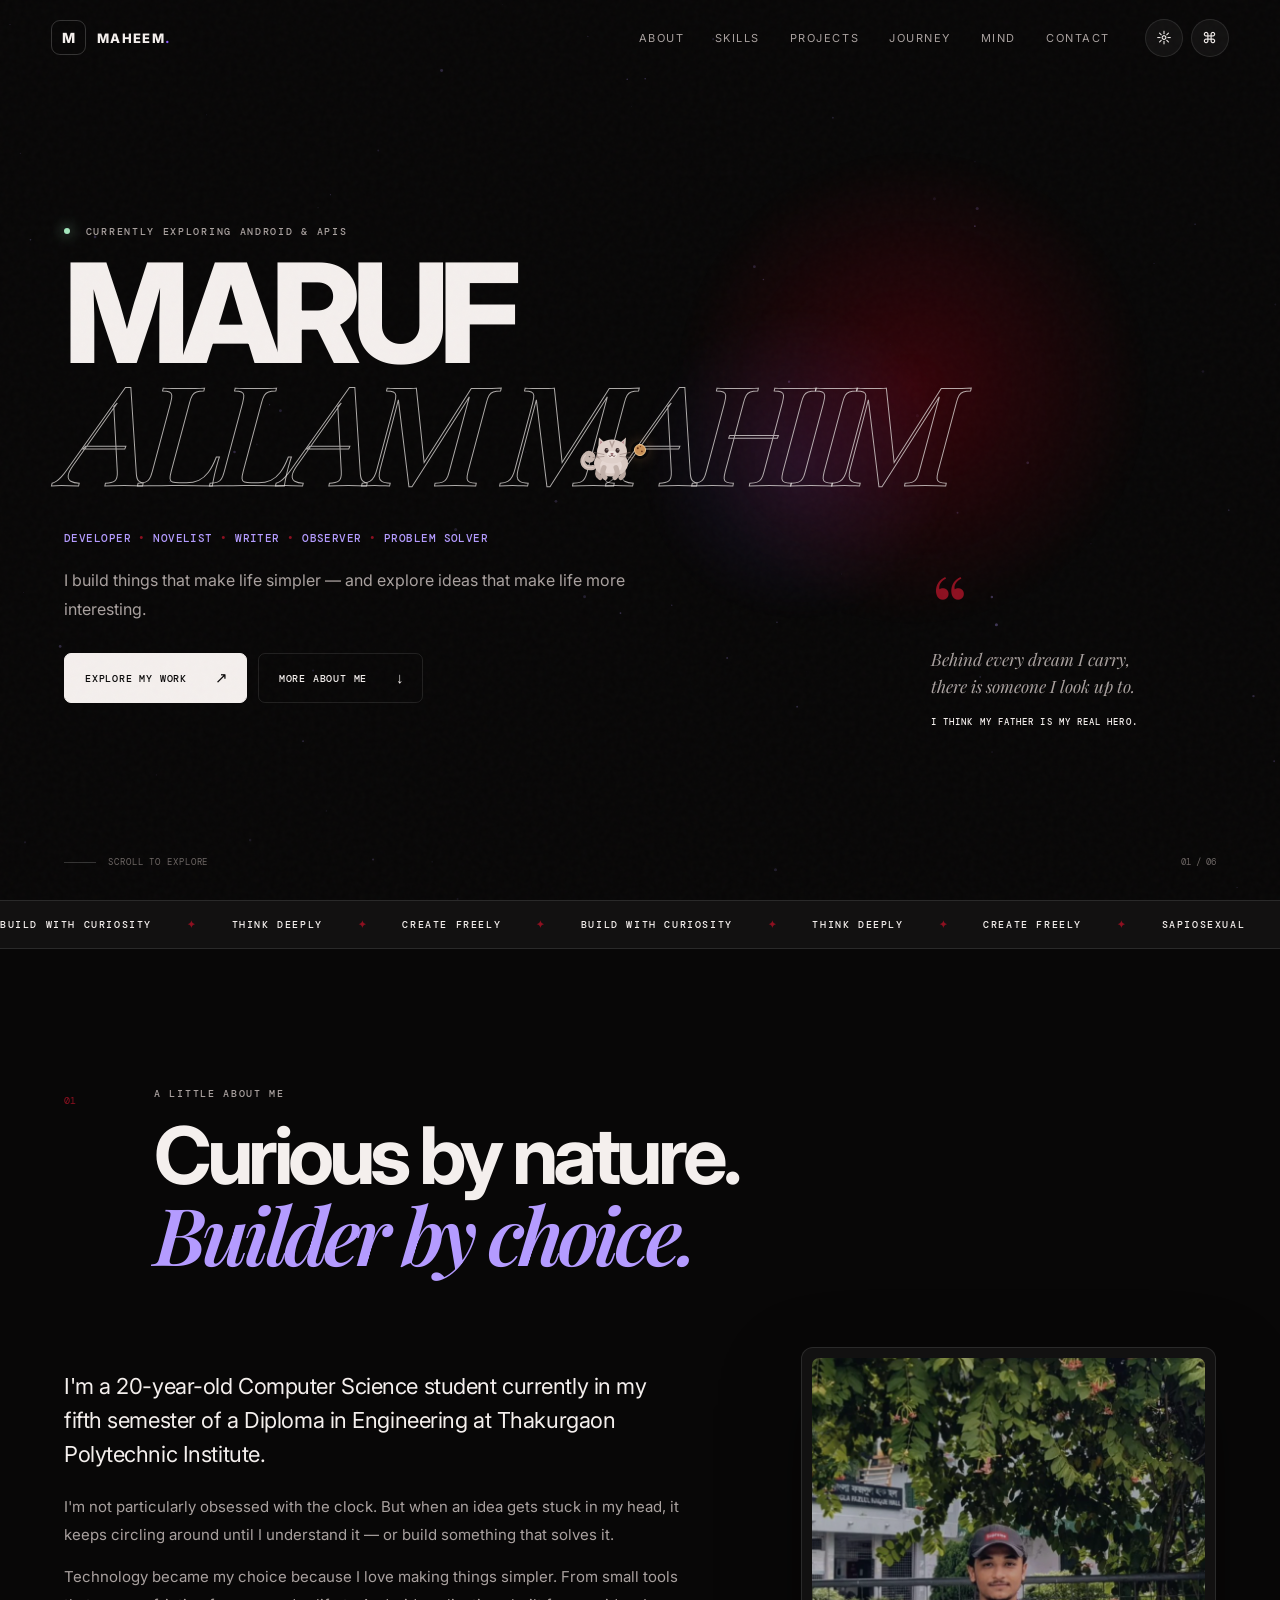
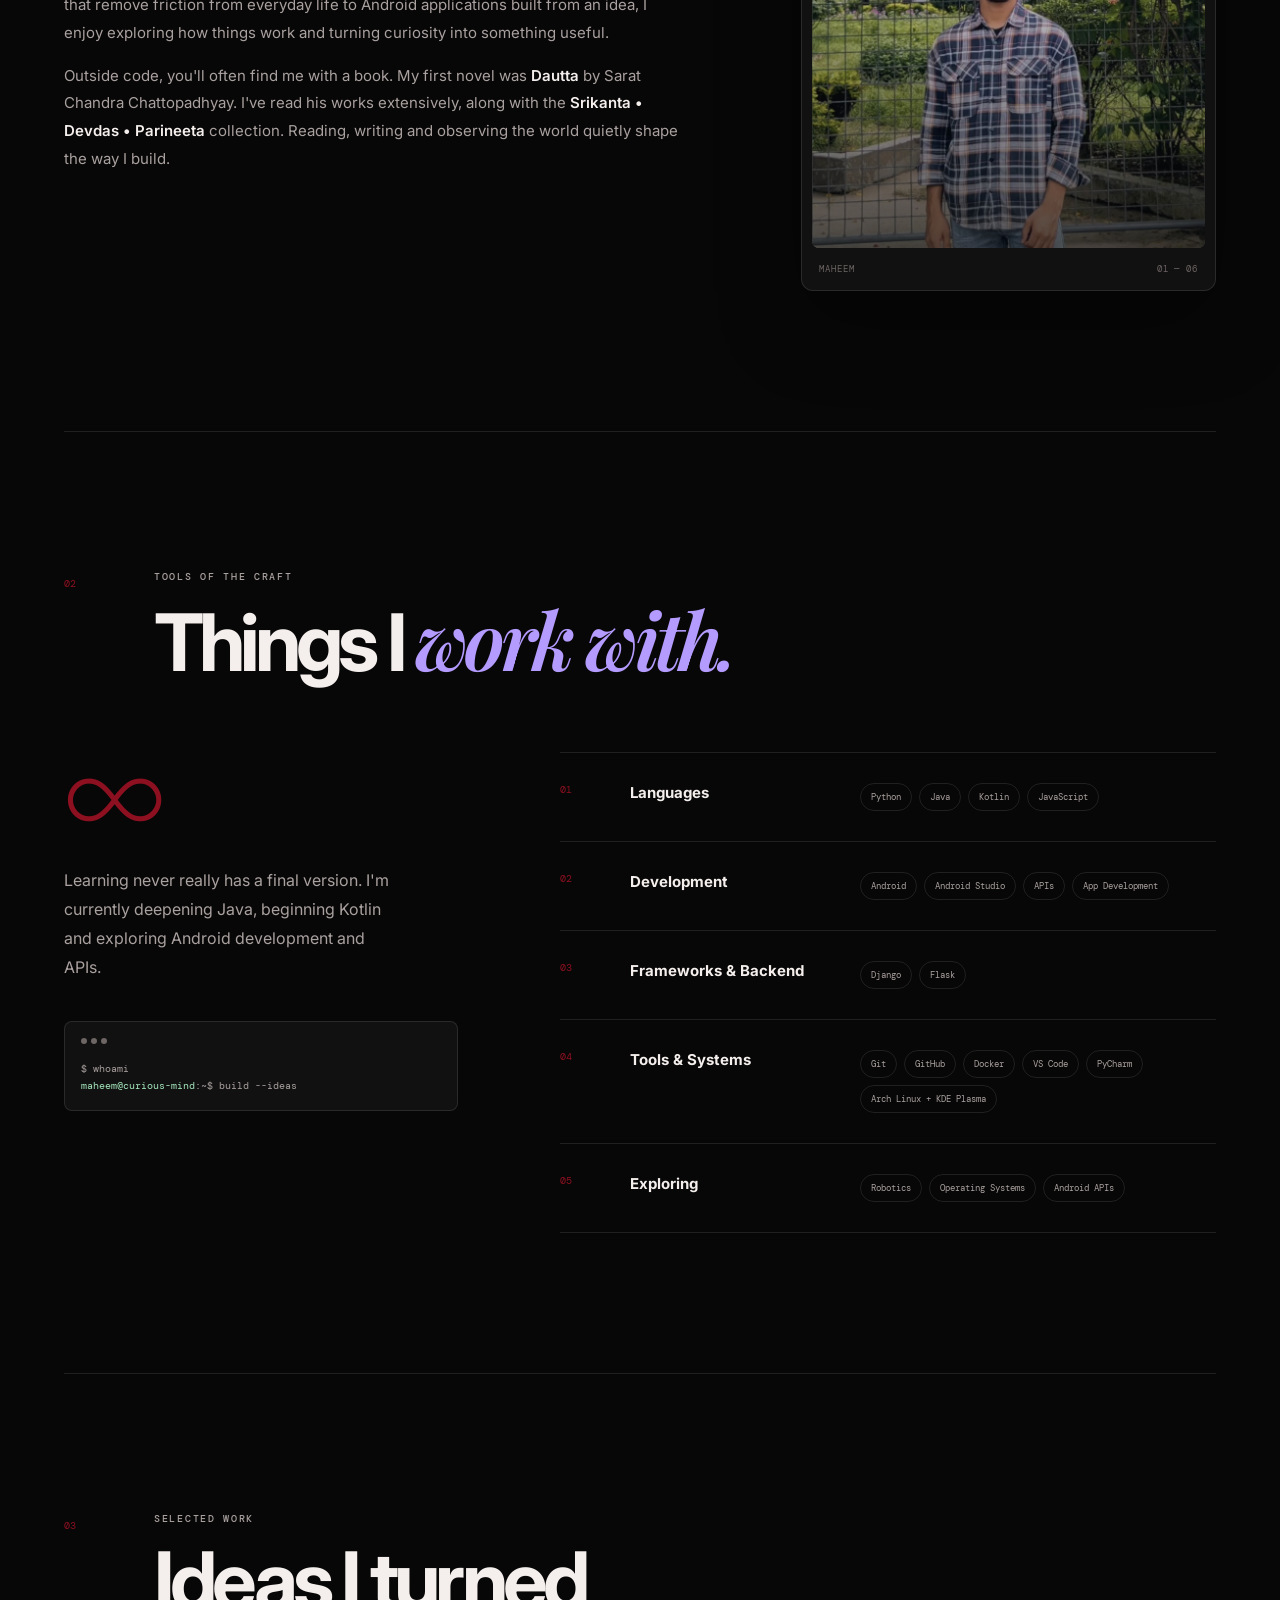
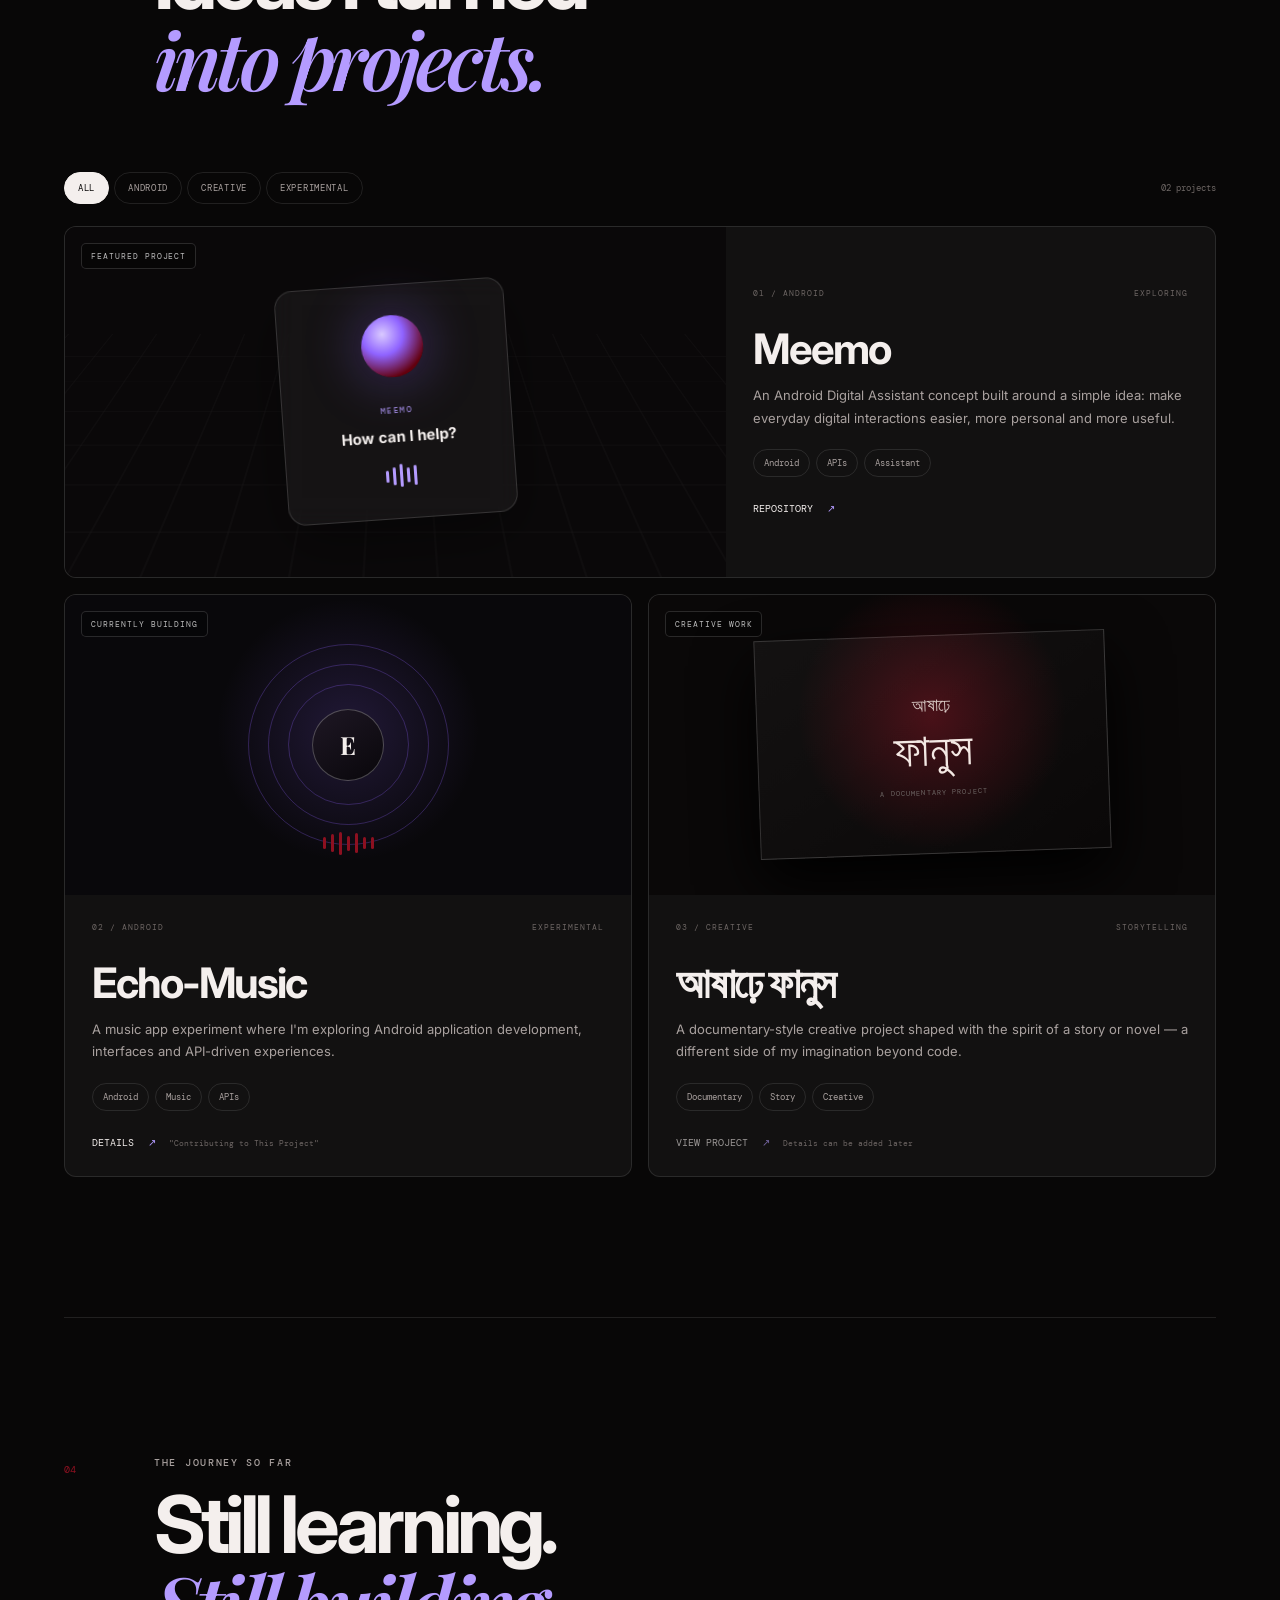
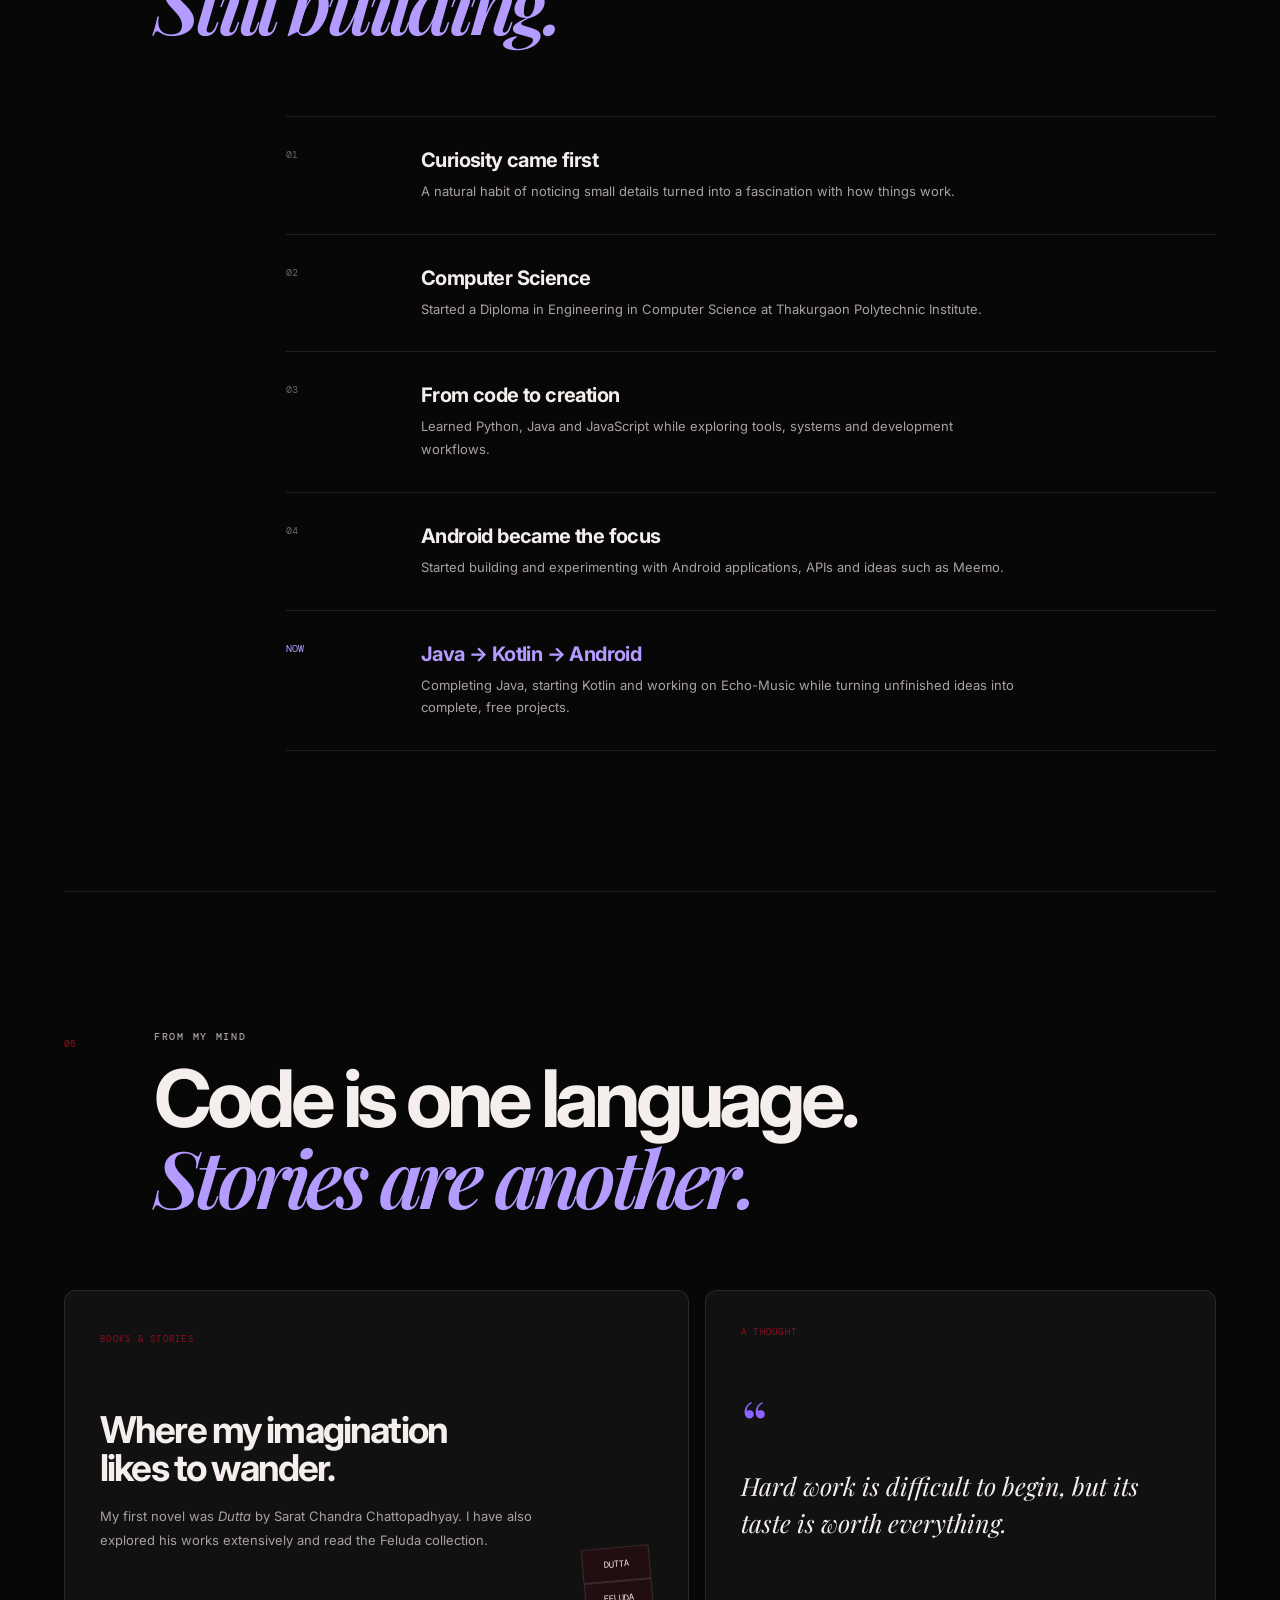
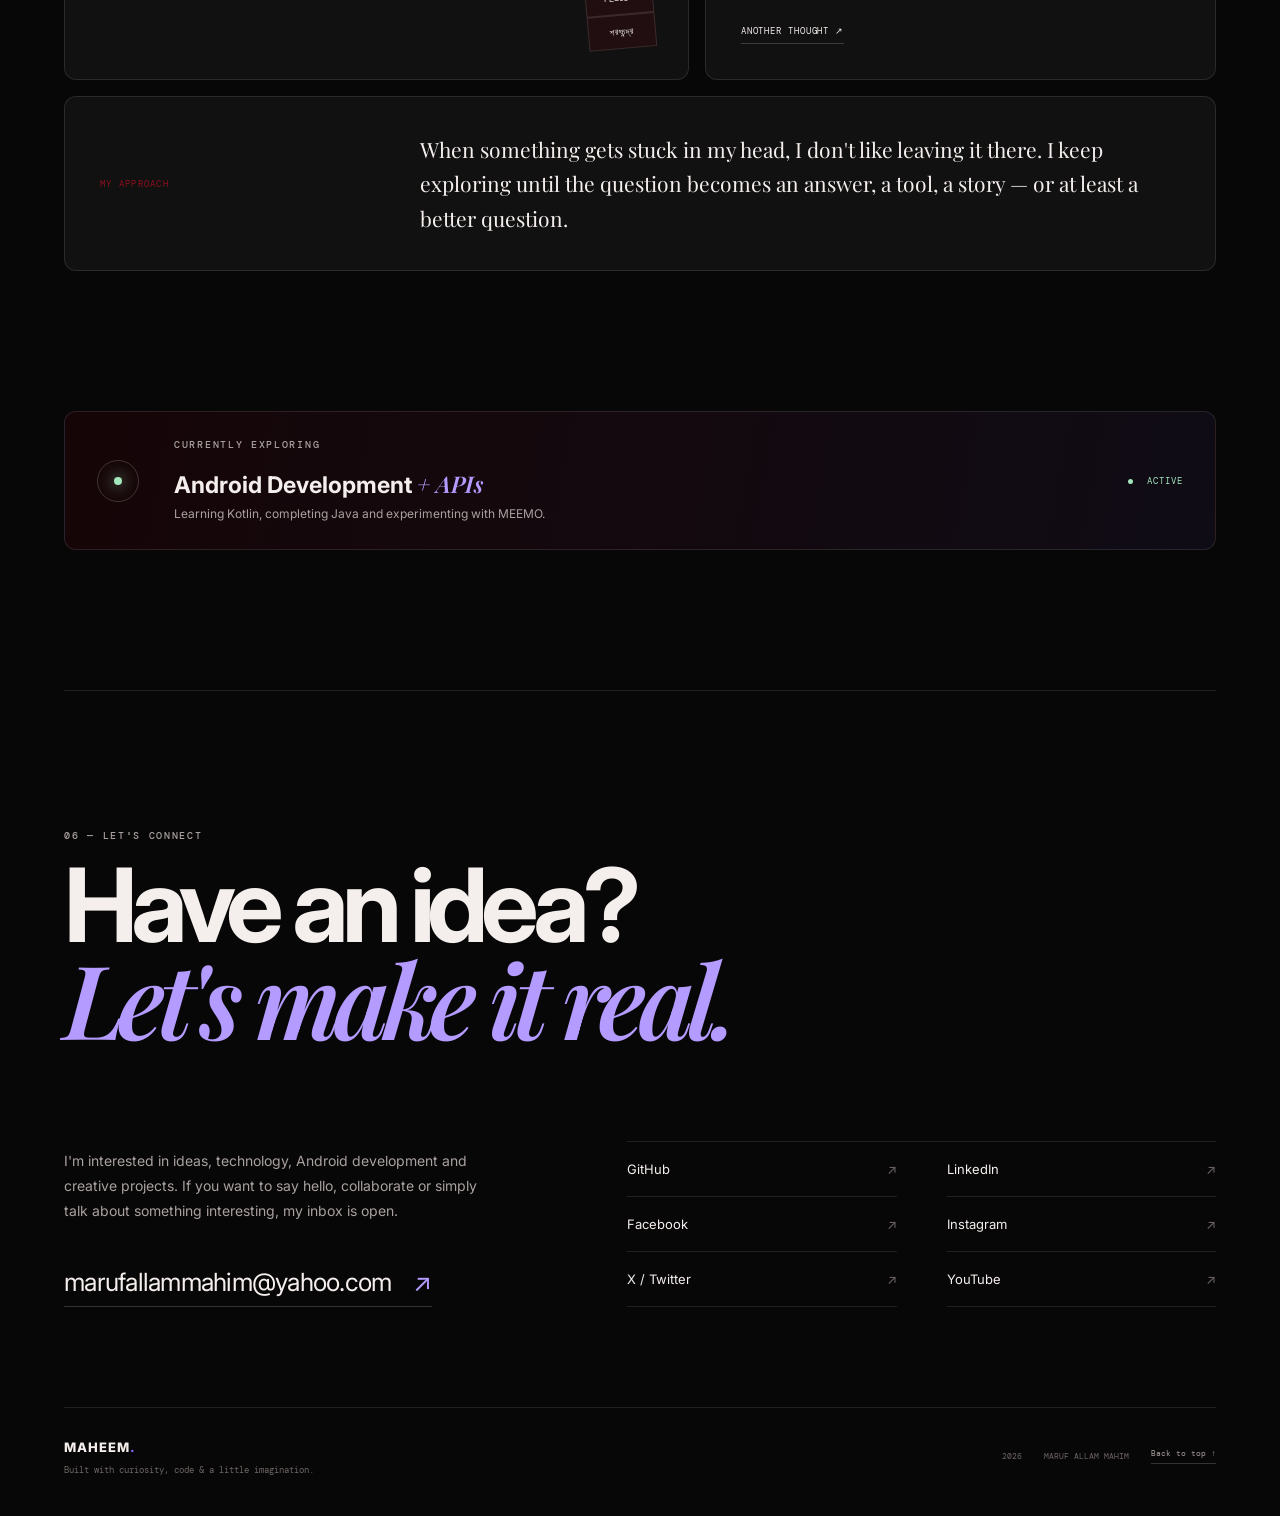
==== index.html @ fc15cd16 "Comment out Google site verification meta tag Comment out the Google site verification meta tag in i" ====
<!DOCTYPE html>
<html lang="en" data-theme="dark">
<head>
  <meta charset="UTF-8">
  <meta name="viewport" content="width=device-width, initial-scale=1.0">
  <meta name="theme-color" content="#63000D">
  <meta name="description" content="MARUF ALLAM MAHIM — MAHEEM. Developer, novelist, writer, observer and problem solver. Android developer exploring technology, creativity and ideas.">
  <meta name="author" content="MARUF ALLAM MAHIM">
  <meta property="og:title" content="MARUF ALLAM MAHIM — MAHEEM">
  <meta property="og:description" content="Developer • Novelist • Writer • Observer • Problem Solver">
  <meta property="og:type" content="website">
  <meta property="og:url" content="https://MarufAllamMahim.github.io/">
 <!-- <meta name="google-site-verification" content="VFd_uQuJEX0oYqwPrYd0XDRP-dD1o-F6LyBwrhhLYCM">-->
  <title>MARUF ALLAM MAHIM — MAHEEM</title>
  <link rel="icon" href="assets/favicon.svg" type="image/svg+xml">
  <link rel="preconnect" href="https://fonts.googleapis.com">
  <link rel="preconnect" href="https://fonts.gstatic.com" crossorigin>
  <link href="https://fonts.googleapis.com/css2?family=DM+Mono:wght@400;500&family=Inter:wght@400;500;600;700;800&family=Playfair+Display:ital,wght@0,600;0,700;1,600&display=swap" rel="stylesheet">
  <link rel="stylesheet" href="css/style.css">
</head>
<body>
  <div class="preloader" id="preloader" aria-hidden="true">
    <div class="loader-mark">M<span>.</span></div>
    <div class="loader-line"><i></i></div>
  </div>

  <div class="noise" aria-hidden="true"></div>
  <div class="cursor-dot" id="cursorDot" aria-hidden="true"></div>
  <div class="cursor-ring" id="cursorRing" aria-hidden="true"></div>
  <canvas id="spaceCanvas" aria-hidden="true"></canvas>

  <header class="site-header" id="header">
    <a class="brand magnetic" href="#home" aria-label="MAHEEM home">
      <span class="brand-symbol">M</span>
      <span class="brand-name">MAHEEM<span>.</span></span>
    </a>

    <nav class="desktop-nav" aria-label="Primary navigation">
      <a href="#about">About</a>
      <a href="#skills">Skills</a>
      <a href="#projects">Projects</a>
      <a href="#journey">Journey</a>
      <a href="#mind">Mind</a>
      <a href="#contact">Contact</a>
    </nav>

    <div class="header-actions">
      <button class="icon-button" id="themeToggle" type="button" aria-label="Toggle theme" title="Toggle theme">
        <span id="themeIcon">☼</span>
      </button>

      <button class="icon-button command-trigger" id="commandTrigger" type="button" aria-label="Open command palette" title="Command palette">
        <span>⌘</span>
      </button>

      <button class="menu-toggle" id="menuToggle" type="button" aria-label="Open menu" aria-expanded="false">
        <span></span>
        <span></span>
      </button>
    </div>
  </header>

  <div class="mobile-menu" id="mobileMenu" aria-hidden="true">
    <a href="#about">01 — About</a>
    <a href="#skills">02 — Skills</a>
    <a href="#projects">03 — Projects</a>
    <a href="#journey">04 — Journey</a>
    <a href="#mind">05 — From My Mind</a>
    <a href="#contact">06 — Contact</a>
  </div>

  <main>

    <section class="hero section" id="home">
      <div class="hero-orb orb-a"></div>
      <div class="hero-orb orb-b"></div>

      <div class="hero-content reveal">
        <p class="eyebrow">
          <span class="status-dot"></span>
          Currently exploring Android & APIs
        </p>

        <h1>
          MARUF<br>
          <em>ALLAM MAHIM</em>
        </h1>

        <div class="hero-meta">
          <p class="hero-role">
            Developer <span>•</span>
            Novelist <span>•</span>
            Writer <span>•</span>
            Observer <span>•</span>
            Problem Solver
          </p>

          <p class="hero-intro">
            I build things that make life simpler — and explore ideas that make life more interesting.
          </p>
        </div>

        <div class="hero-actions">
          <a class="button button-primary magnetic" href="#projects">
            Explore My Work <span>↗</span>
          </a>

          <a class="button button-ghost magnetic" href="#about">
            More About Me <span>↓</span>
          </a>
        </div>
      </div>

      <div class="hero-quote reveal reveal-delay">
        <span class="quote-mark">“</span>

        <p>
          Behind every dream I carry,<br>
          there is someone I look up to.
        </p>

        <strong>I Think My father is my real hero.</strong>
      </div>

      <div class="scroll-cue" aria-hidden="true">
        <span></span>
        Scroll to explore
      </div>

      <div class="hero-index">01 / 06</div>
    </section>

    <section class="marquee" aria-label="Identity">
      <div class="marquee-track">
        <span>BUILD WITH CURIOSITY</span>
        <b>✦</b>
        <span>THINK DEEPLY</span>
        <b>✦</b>
        <span>CREATE FREELY</span>
        <b>✦</b>

        <span>BUILD WITH CURIOSITY</span>
        <b>✦</b>
        <span>THINK DEEPLY</span>
        <b>✦</b>
        <span>CREATE FREELY</span>
        <b>✦</b>
        <span>SAPIOSEXUAL</span>
        <b>✦</b>
        <span>ALTRUIST</span>
        <b>✦</b>
        <b>✦</b>
        <span>OMNIVERT</span>
        <b>✦</b>
      </div>
    </section>

    <section class="section about-section" id="about">

      <div class="section-heading reveal">
        <span class="section-number">01</span>

        <div>
          <p class="eyebrow">A little about me</p>

          <h2>
            Curious by nature.<br>
            <em>Builder by choice.</em>
          </h2>
        </div>
      </div>

      <div class="about-grid">

        <div class="about-copy reveal">

          <p class="lead">
            I'm a 20-year-old Computer Science student currently in my fifth semester of a Diploma in Engineering at Thakurgaon Polytechnic Institute.
          </p>

          <p>
            I'm not particularly obsessed with the clock. But when an idea gets stuck in my head, it keeps circling around until I understand it — or build something that solves it.
          </p>

          <p>
            Technology became my choice because I love making things simpler. From small tools that remove friction from everyday life to Android applications built from an idea, I enjoy exploring how things work and turning curiosity into something useful.
          </p>

          <p>
            Outside code, you'll often find me with a book. My first novel was <strong>Dautta</strong> by Sarat Chandra Chattopadhyay. I've read his works extensively, along with the <strong>Srikanta • Devdas • Parineeta</strong> collection. Reading, writing and observing the world quietly shape the way I build.
          </p>

        </div>

        <aside class="about-card reveal reveal-delay">

          <div class="portrait-wrap">

            <!-- YOUR PROFILE PHOTO -->
            <img
              src="assets/profile.jpg"
              alt="MARUF ALLAM MAHIM"
              id="profileImage"
            >

            <div class="portrait-overlay">

              <!--Line for guid to add PHOTOS-->

              <!--
              <span>YOUR PHOTO</span>
              
              <small>Replace assets/profile.jpg</small>-->
              
            </div>

          </div>

          <div class="about-card-footer">
            <span>MAHEEM</span>
            <span>01 — 06</span>
          </div>

        </aside>

      </div>
    </section>

    <section class="section skills-section" id="skills">

      <div class="section-heading reveal">
        <span class="section-number">02</span>

        <div>
          <p class="eyebrow">Tools of the craft</p>

          <h2>
            Things I <em>work with.</em>
          </h2>
        </div>
      </div>

      <div class="skills-layout">

        <div class="skill-intro reveal">

          <p class="big-number">∞</p>

          <p>
            Learning never really has a final version. I'm currently deepening Java, beginning Kotlin and exploring Android development and APIs.
          </p>

          <div class="terminal-mini">
            <span class="terminal-dot"></span>
            <span class="terminal-dot"></span>
            <span class="terminal-dot"></span>

            <code>
              $ whoami<br>
              <b>maheem@curious-mind</b>:~$ build --ideas
            </code>
          </div>

        </div>

        <div class="skill-groups">

          <article class="skill-group reveal">
            <span class="skill-index">01</span>

            <h3>Languages</h3>

            <div class="chips">
              <span>Python</span>
              <span>Java</span>
              <span>Kotlin</span>
              <span>JavaScript</span>
            </div>
          </article>

          <article class="skill-group reveal">
            <span class="skill-index">02</span>

            <h3>Development</h3>

            <div class="chips">
              <span>Android</span>
              <span>Android Studio</span>
              <span>APIs</span>
              <span>App Development</span>
            </div>
          </article>

          <article class="skill-group reveal">
            <span class="skill-index">03</span>

            <h3>Frameworks & Backend</h3>

            <div class="chips">
              <span>Django</span>
              <span>Flask</span>
            </div>
          </article>

          <article class="skill-group reveal">
            <span class="skill-index">04</span>

            <h3>Tools & Systems</h3>

            <div class="chips">
              <span>Git</span>
              <span>GitHub</span>
              <span>Docker</span>
              <span>VS Code</span>
              <span>PyCharm</span>
              <span>Arch Linux + KDE Plasma</span>
            </div>
          </article>

          <article class="skill-group reveal">
            <span class="skill-index">05</span>

            <h3>Exploring</h3>

            <div class="chips">
              <span>Robotics</span>
              <span>Operating Systems</span>
              <span>Android APIs</span>
            </div>
          </article>

        </div>
      </div>
    </section>

    <section class="section projects-section" id="projects">

      <div class="section-heading reveal">

        <span class="section-number">03</span>

        <div>
          <p class="eyebrow">Selected work</p>

          <h2>
            Ideas I turned<br>
            <em>into projects.</em>
          </h2>
        </div>

      </div>

      <div class="project-toolbar reveal">

        <div class="filters" role="group" aria-label="Project filters">

          <button class="filter active" data-filter="all">
            All
          </button>

          <button class="filter" data-filter="android">
            Android
          </button>

          <button class="filter" data-filter="creative">
            Creative
          </button>

          <button class="filter" data-filter="experimental">
            Experimental
          </button>

        </div>

        <span class="project-count" id="projectCount">
          02 projects
        </span>

      </div>

      <div class="projects-grid" id="projectsGrid">

        <article
          class="project-card featured reveal"
          data-category="android experimental"
        >

          <div class="project-visual meemo-visual">

            <div class="visual-grid"></div>

            <div class="assistant-ui">

              <span class="assistant-orb"></span>

              <small>MEEMO</small>

              <strong>How can I help?</strong>

              <div class="assistant-wave">
                <i></i>
                <i></i>
                <i></i>
                <i></i>
                <i></i>
              </div>

            </div>

            <span class="project-label">
              FEATURED PROJECT
            </span>

          </div>

          <div class="project-info">

            <div class="project-top">
              <span>01 / ANDROID</span>
              <span>EXPLORING</span>
            </div>

            <h3>Meemo</h3>

            <p>
              An Android Digital Assistant concept built around a simple idea: make everyday digital interactions easier, more personal and more useful.
            </p>

            <div class="project-tags">
              <span>Android</span>
              <span>APIs</span>
              <span>Assistant</span>
            </div>

            <div class="project-links">
              <a href="https://github.com/marufallammahim/Meemo" <!class="disabled-link">
                Repository <span>↗</span>
              </a>

              <span class="coming">
                <!--Link can be added later-->
              </span>
            </div>

          </div>

        </article>

        <article
          class="project-card reveal reveal-delay"
          data-category="android experimental"
        >

          <div class="project-visual echo-visual">

            <div class="album">

              <div class="album-core">
                E
              </div>

              <span class="album-ring r1"></span>
              <span class="album-ring r2"></span>
              <span class="album-ring r3"></span>

            </div>

            <div class="music-bars">
              <i></i>
              <i></i>
              <i></i>
              <i></i>
              <i></i>
              <i></i>
              <i></i>
            </div>

            <span class="project-label">
              CURRENTLY BUILDING
            </span>

          </div>

          <div class="project-info">

            <div class="project-top">
              <span>02 / ANDROID</span>
              <span>EXPERIMENTAL</span>
            </div>

            <h3>Echo-Music</h3>

            <p>
              A music app experiment where I'm exploring Android application development, interfaces and API-driven experiences.
            </p>

            <div class="project-tags">
              <span>Android</span>
              <span>Music</span>
              <span>APIs</span>
            </div>

            <div class="project-links">

              <a href="https://github.com/EchoMusicApp/Echo-Music" <!--class="disabled-link"-->
                Details <span>↗</span>
              </a>

              <span class="coming">
                "Contributing to This Project"
              </span>

            </div>

          </div>

        </article>

        <article
          class="project-card reveal"
          data-category="creative"
        >

          <div class="project-visual documentary-visual">

            <div class="film-frame">

              <span>আষাঢ়ে</span>

              <b>ফানুস</b>

              <small>
                A DOCUMENTARY PROJECT
              </small>

            </div>

            <span class="project-label">
              CREATIVE WORK
            </span>

          </div>

          <div class="project-info">

            <div class="project-top">
              <span>03 / CREATIVE</span>
              <span>STORYTELLING</span>
            </div>

            <h3>আষাঢ়ে ফানুস</h3>

            <p>
              A documentary-style creative project shaped with the spirit of a story or novel — a different side of my imagination beyond code.
            </p>

            <div class="project-tags">
              <span>Documentary</span>
              <span>Story</span>
              <span>Creative</span>
            </div>

            <div class="project-links">

              <a href="#" class="disabled-link">
                View Project <span>↗</span>
              </a>

              <span class="coming">
                Details can be added later
              </span>

            </div>

          </div>

        </article>

      </div>
    </section>

    <section class="section journey-section" id="journey">

      <div class="section-heading reveal">

        <span class="section-number">04</span>

        <div>

          <p class="eyebrow">
            The journey so far
          </p>

          <h2>
            Still learning.<br>
            <em>Still building.</em>
          </h2>

        </div>

      </div>

      <div class="timeline">

        <div class="timeline-item reveal">

          <span class="timeline-year">
            01
          </span>

          <div>
            <h3>
              Curiosity came first
            </h3>

            <p>
              A natural habit of noticing small details turned into a fascination with how things work.
            </p>
          </div>

        </div>

        <div class="timeline-item reveal">

          <span class="timeline-year">
            02
          </span>

          <div>

            <h3>
              Computer Science
            </h3>

            <p>
              Started a Diploma in Engineering in Computer Science at Thakurgaon Polytechnic Institute.
            </p>

          </div>

        </div>

        <div class="timeline-item reveal">

          <span class="timeline-year">
            03
          </span>

          <div>

            <h3>
              From code to creation
            </h3>

            <p>
              Learned Python, Java and JavaScript while exploring tools, systems and development workflows.
            </p>

          </div>

        </div>

        <div class="timeline-item reveal">

          <span class="timeline-year">
            04
          </span>

          <div>

            <h3>
              Android became the focus
            </h3>

            <p>
              Started building and experimenting with Android applications, APIs and ideas such as Meemo.
            </p>

          </div>

        </div>

        <div class="timeline-item active reveal">

          <span class="timeline-year">
            NOW
          </span>

          <div>

            <h3>
              Java → Kotlin → Android
            </h3>

            <p>
              Completing Java, starting Kotlin and working on Echo-Music while turning unfinished ideas into complete, free projects.
            </p>

          </div>

        </div>

      </div>
    </section>

    <section class="section mind-section" id="mind">

      <div class="section-heading reveal">

        <span class="section-number">
          05
        </span>

        <div>

          <p class="eyebrow">
            From my mind
          </p>

          <h2>
            Code is one language.<br>
            <em>Stories are another.</em>
          </h2>

        </div>

      </div>

      <div class="mind-grid">

        <article class="reading-card reveal">

          <span class="card-kicker">
            BOOKS & STORIES
          </span>

          <h3>
            Where my imagination<br>
            likes to wander.
          </h3>

          <p>
            My first novel was <em>Dutta</em> by Sarat Chandra Chattopadhyay. I have also explored his works extensively and read the Feluda collection.
          </p>

          <div class="book-stack">
            <span>DUTTA</span>
            <span>FELUDA</span>
            <span>শরৎচন্দ্র</span>
          </div>

        </article>

        <article
          class="quote-card reveal reveal-delay"
          id="quoteCard"
        >

          <span class="card-kicker">
            A THOUGHT
          </span>

          <div class="quote-display">

            <span>“</span>

            <p id="rotatingQuote">
              Hard work is difficult to begin, but its taste is worth everything.
            </p>

          </div>

          <button
            class="text-button"
            id="nextQuote"
            type="button"
          >
            Another thought ↗
          </button>

        </article>

        <article class="statement-card reveal">

          <span class="card-kicker">
            MY APPROACH
          </span>

          <p>
            When something gets stuck in my head, I don't like leaving it there. I keep exploring until the question becomes an answer, a tool, a story — or at least a better question.
          </p>

        </article>

      </div>

    </section>

    <section class="section now-section">

      <div class="now-card reveal">

        <div class="now-icon">
          <span></span>
        </div>

        <div>

          <p class="eyebrow">
            Currently exploring
          </p>

          <h2>
            Android Development <em>+ APIs</em>
          </h2>

          <p>
            Learning Kotlin, completing Java and experimenting with MEEMO.
          </p>

        </div>

        <span class="live-badge">
          <i></i>
          ACTIVE
        </span>

      </div>

    </section>

    <section class="section contact-section" id="contact">

      <div class="contact-head reveal">

        <p class="eyebrow">
          06 — Let's connect
        </p>

        <h2>
          Have an idea?<br>
          <em>Let's make it real.</em>
        </h2>

      </div>

      <div class="contact-grid">

        <div class="contact-copy reveal">

          <p>
            I'm interested in ideas, technology, Android development and creative projects. If you want to say hello, collaborate or simply talk about something interesting, my inbox is open.
          </p>

          <a
            class="email-link"
            href="mailto:marufallammahim@yahoo.com"
          >
            marufallammahim@yahoo.com
            <span>↗</span>
          </a>

        </div>

        <div class="social-grid reveal reveal-delay">

          <a
            href="https://github.com/marufallammahim"
            target="_blank"
            rel="noopener noreferrer"
          >
            <span>GitHub</span>
            <b>↗</b>
          </a>

          <a
            href="https://www.linkedin.com/in/marufallammahim/"
            target="_blank"
            rel="noopener noreferrer"
          >
            <span>LinkedIn</span>
            <b>↗</b>
          </a>

          <a
            href="https://www.facebook.com/marufallammahim"
            target="_blank"
            rel="noopener noreferrer"
          >
            <span>Facebook</span>
            <b>↗</b>
          </a>

          <a
            href="https://www.instagram.com/marufallammahim"
            target="_blank"
            rel="noopener noreferrer"
          >
            <span>Instagram</span>
            <b>↗</b>
          </a>

          <a
            href="https://x.com/marufallammahim"
            target="_blank"
            rel="noopener noreferrer"
          >
            <span>X / Twitter</span>
            <b>↗</b>
          </a>

          <a
            href="https://www.youtube.com/@MarufAllamMahim"
            target="_blank"
            rel="noopener noreferrer"
          >
            <span>YouTube</span>
            <b>↗</b>
          </a>

        </div>

      </div>

    </section>

  </main>

  <footer class="footer">

    <div>

      <span class="footer-logo">
        MAHEEM<span>.</span>
      </span>

      <p>
        Built with curiosity, code & a little imagination.
      </p>

    </div>

    <div class="footer-right">

      <span id="year"></span>

      <span>
        MARUF ALLAM MAHIM
      </span>

      <button
        id="topButton"
        type="button"
      >
        Back to top ↑
      </button>

    </div>

  </footer>

  <div
    class="command-overlay"
    id="commandOverlay"
    aria-hidden="true"
  >

    <div
      class="command-panel"
      role="dialog"
      aria-modal="true"
      aria-label="Command palette"
    >

      <div class="command-search">

        <span>⌘</span>

        <input
          id="commandInput"
          type="text"
          placeholder="Type a command..."
          autocomplete="off"
        >

      </div>

      <div
        class="command-list"
        id="commandList"
      >

        <button data-command="about">

          <kbd>01</kbd>

          <span>
            Go to About
          </span>

          <i>↵</i>

        </button>

        <button data-command="projects">

          <kbd>02</kbd>

          <span>
            Explore Projects
          </span>

          <i>↵</i>

        </button>

        <button data-command="skills">

          <kbd>03</kbd>

          <span>
            View Skills
          </span>

          <i>↵</i>

        </button>

        <button data-command="mind">

          <kbd>04</kbd>

          <span>
            Read From My Mind
          </span>

          <i>↵</i>

        </button>

        <button data-command="contact">

          <kbd>05</kbd>

          <span>
            Contact MAHEEM
          </span>

          <i>↵</i>

        </button>

        <button data-command="theme">

          <kbd>06</kbd>

          <span>
            Toggle Theme
          </span>

          <i>↵</i>

        </button>

      </div>

      <div class="command-foot">
        ESC to close
        <span>⌘ K</span>
      </div>

    </div>

  </div>

  <div
    class="toast"
    id="toast"
    role="status"
    aria-live="polite"
  ></div>

  <script src="js/script.js"></script>

</body>
  </html>
---- css/style.css ----
:root {
  --bg: #080707;
  --bg-soft: #0f0d0d;
  --surface: rgba(255,255,255,.045);
  --surface-strong: #141010;
  --text: #f4efed;
  --muted: #a9a19f;
  --faint: #6d6664;
  --line: rgba(255,255,255,.10);
  --line-strong: rgba(255,255,255,.18);
  --burgundy: #63000d;
  --burgundy-2: #8d1020;
  --purple: #8f63ff;
  --purple-soft: #b49bff;
  --success: #a4e7bd;
  --shadow: 0 30px 80px rgba(0,0,0,.35);
  --max: 1240px;
  --ease: cubic-bezier(.22,.61,.36,1);
}


/* =========================================================
   MAHEEM PORTFOLIO — FINAL LIGHT MODE
   Warm Ivory / Cream / Editorial / High Contrast
   ========================================================= */

html[data-theme="light"] {

  /* ---------- Main Background ---------- */

  --bg: #EAE1D5;
  --bg-soft: #E1D6C8;

  /* ---------- Surfaces / Cards ---------- */

  --surface: #F4EEE5;
  --surface-strong: #DED2C4;

  /* ---------- Typography ---------- */

  --text: #211A18;
  --muted: #5D544E;
  --faint: #766B64;

  /* ---------- Borders ---------- */

  --line: rgba(83, 65, 54, .16);
  --line-strong: rgba(83, 65, 54, .26);

  /* ---------- Brand ---------- */

  --burgundy: #63000D;
  --burgundy-2: #7A1523;

  --purple: #6547A8;
  --purple-soft: #7355B7;

  --primary: #63000D;
  --primary-dark: #4D0913;
  --accent: #6547A8;

  --success: #267357;

  /* ---------- Shadows ---------- */

  --shadow:
    0 28px 70px rgba(67, 48, 37, .13);

  --shadow-soft:
    0 12px 35px rgba(67, 48, 37, .075);
}


/* =========================================================
   LIGHT MODE — BODY
   ========================================================= */

html[data-theme="light"] body {

  background:
    radial-gradient(
      circle at 82% 18%,
      rgba(122, 21, 35, .055),
      transparent 28%
    ),
    radial-gradient(
      circle at 15% 72%,
      rgba(101, 71, 168, .035),
      transparent 30%
    ),
    linear-gradient(
      180deg,
      #EEE6DC 0%,
      #EAE1D5 48%,
      #E7DDD1 100%
    );

  color: var(--text);
}


/* =========================================================
   LIGHT MODE — MAIN TEXT
   ========================================================= */

html[data-theme="light"] p,
html[data-theme="light"] li,
html[data-theme="light"] span {
  color: inherit;
}


/* =========================================================
   LIGHT MODE — SECONDARY TEXT
   ========================================================= */

html[data-theme="light"] .muted,
html[data-theme="light"] .subtitle,
html[data-theme="light"] .description,
html[data-theme="light"] .meta {
  color: var(--muted);
}


/* =========================================================
   LIGHT MODE — CARDS
   ========================================================= */

html[data-theme="light"] .card,
html[data-theme="light"] .project-card,
html[data-theme="light"] .quote-card,
html[data-theme="light"] .about-card,
html[data-theme="light"] .explore-card {

  background: rgba(244, 238, 229, .94);

  border-color: var(--line);

  box-shadow: var(--shadow-soft);
}


/* =========================================================
   LIGHT MODE — CARD HOVER
   ========================================================= */

html[data-theme="light"] .card:hover,
html[data-theme="light"] .project-card:hover,
html[data-theme="light"] .quote-card:hover,
html[data-theme="light"] .about-card:hover,
html[data-theme="light"] .explore-card:hover {

  background: #F8F2E9;

  border-color: var(--line-strong);

  box-shadow:
    0 25px 65px rgba(67, 48, 37, .14);
}


/* =========================================================
   LIGHT MODE — HEADINGS
   ========================================================= */

html[data-theme="light"] h1,
html[data-theme="light"] h2,
html[data-theme="light"] h3,
html[data-theme="light"] h4 {

  color: #211A18;
}


/* =========================================================
   LIGHT MODE — LINKS
   ========================================================= */

html[data-theme="light"] a {
  color: #63000D;
}

html[data-theme="light"] a:hover {
  color: #4D0913;
}


/* =========================================================
   LIGHT MODE — BRAND / BURGUNDY
   ========================================================= */

html[data-theme="light"] .burgundy,
html[data-theme="light"] .primary,
html[data-theme="light"] .accent-burgundy {

  color: #63000D;
}


/* =========================================================
   LIGHT MODE — PURPLE
   ========================================================= */

html[data-theme="light"] .purple,
html[data-theme="light"] .lavender,
html[data-theme="light"] .accent-purple {

  color: #6547A8;
}


/* =========================================================
   LIGHT MODE — GREEN STATUS
   ========================================================= */

html[data-theme="light"] .green,
html[data-theme="light"] .status,
html[data-theme="light"] .available {

  color: #267357;
}


/* =========================================================
   LIGHT MODE — TAGS / PILLS
   ========================================================= */

html[data-theme="light"] .tag,
html[data-theme="light"] .pill {

  color: #4B423D;

  background: #E8DED2;

  border-color: #C9BCAE;
}


/* =========================================================
   LIGHT MODE — BUTTONS
   ========================================================= */

html[data-theme="light"] .btn-primary,
html[data-theme="light"] .primary-btn {

  background: #211A18;

  color: #F7F0E7;

  border-color: #211A18;
}


html[data-theme="light"] .btn-primary:hover,
html[data-theme="light"] .primary-btn:hover {

  background: #63000D;

  color: #FFF8F1;

  border-color: #63000D;
}


/* =========================================================
   LIGHT MODE — SECONDARY BUTTON
   ========================================================= */

html[data-theme="light"] .btn-secondary,
html[data-theme="light"] .secondary-btn {

  background: rgba(244, 238, 229, .72);

  color: #211A18;

  border-color: #C9BCAE;
}


html[data-theme="light"] .btn-secondary:hover,
html[data-theme="light"] .secondary-btn:hover {

  background: #E1D6C8;

  border-color: #AE9F91;
}


/* =========================================================
   LIGHT MODE — NAVIGATION
   ========================================================= */

html[data-theme="light"] header,
html[data-theme="light"] .navbar,
html[data-theme="light"] .nav {

  background: rgba(234, 225, 213, .88);

  border-color: rgba(174, 159, 145, .55);
}


/* =========================================================
   LIGHT MODE — NAV TEXT
   ========================================================= */

html[data-theme="light"] nav a {

  color: #3F3732;
}

html[data-theme="light"] nav a:hover {

  color: #63000D;
}


/* =========================================================
   LIGHT MODE — PROJECT METADATA
   ========================================================= */

html[data-theme="light"] .project-meta,
html[data-theme="light"] .project-number,
html[data-theme="light"] .project-category {

  color: #766B64;
}


/* =========================================================
   LIGHT MODE — QUOTE MARK
   ========================================================= */

html[data-theme="light"] .quote-mark {

  color: #63000D;
}


/* =========================================================
   LIGHT MODE — DIVIDERS
   ========================================================= */

html[data-theme="light"] hr,
html[data-theme="light"] .divider {

  border-color: #C9BCAE;
}


/* =========================================================
   LIGHT MODE — INPUTS
   ========================================================= */

html[data-theme="light"] input,
html[data-theme="light"] textarea,
html[data-theme="light"] select {

  background: #F5EFE7;

  color: #211A18;

  border-color: #C9BCAE;
}


html[data-theme="light"] input::placeholder,
html[data-theme="light"] textarea::placeholder {

  color: #766B64;
}


/* =========================================================
   LIGHT MODE — SELECTION
   ========================================================= */

html[data-theme="light"] ::selection {

  background: #63000D;

  color: #FFF8F1;
}


/* =========================================================
   LIGHT MODE — FOCUS
   ========================================================= */

html[data-theme="light"] :focus-visible {

  outline: 2px solid #6547A8;

  outline-offset: 3px;
}


/* =========================================================
   LIGHT MODE — FEATURE AREAS
   ========================================================= */

html[data-theme="light"] .featured,
html[data-theme="light"] .exploring,
html[data-theme="light"] .feature-card {

  background:
    linear-gradient(
      135deg,
      rgba(210, 188, 187, .36),
      rgba(244, 238, 229, .94)
    );

  border-color: #CBB8B5;
}


/* =========================================================
   LIGHT MODE — CURRENTLY EXPLORING
   ========================================================= */

html[data-theme="light"] .exploring h2,
html[data-theme="light"] .exploring h3 {

  color: #211A18;
}


html[data-theme="light"] .exploring .accent {

  color: #6547A8;
}


/* =========================================================
   LIGHT MODE — REDUCE WASHED OUT EFFECT
   ========================================================= */

html[data-theme="light"] .faint,
html[data-theme="light"] .subtle,
html[data-theme="light"] .caption {

  opacity: 1;

  color: #766B64;
}


/* =========================================================
   LIGHT MODE — NOW CARD
   ========================================================= */

html[data-theme="light"] .now-card {

  background:
    linear-gradient(
      100deg,
      rgba(99, 0, 13, .075),
      rgba(101, 71, 168, .035)
    );

  border-color: var(--line);
}


/* =========================================================
   LIGHT MODE — TERMINAL
   ========================================================= */

html[data-theme="light"] .terminal-mini {

  background: rgba(244, 238, 229, .82);

  border-color: var(--line);
}


/* =========================================================
   LIGHT MODE — SKILL GROUPS
   ========================================================= */

html[data-theme="light"] .skill-groups {

  border-color: var(--line);
}


/* =========================================================
   LIGHT MODE — CHIP TEXT
   ========================================================= */

html[data-theme="light"] .chips span,
html[data-theme="light"] .project-tags span {

  color: #5D544E;

  background: rgba(232, 222, 210, .42);

  border-color: var(--line);
}


/* =========================================================
   LIGHT MODE — ABOUT PORTRAIT
   ========================================================= */

html[data-theme="light"] .portrait-wrap {

  background: #DED2C4;
}


/* =========================================================
   LIGHT MODE — COMMAND PANEL
   ========================================================= */

html[data-theme="light"] .command-overlay {

  background: rgba(43, 31, 25, .32);
}


html[data-theme="light"] .command-panel {

  background: #F0E8DE;

  border-color: var(--line-strong);
}


/* =========================================================
   LIGHT MODE — TOAST
   ========================================================= */

html[data-theme="light"] .toast {

  background: #F0E8DE;

  border-color: var(--line-strong);
}


/* =========================================================
   LIGHT MODE — MOBILE MENU
   ========================================================= */

html[data-theme="light"] .mobile-menu {

  background:
    rgba(234, 225, 213, .96);
}


/* =========================================================
   LIGHT MODE — HERO ACCENTS
   ========================================================= */

html[data-theme="light"] .hero h1 em {

  -webkit-text-stroke:
    1px rgba(33, 26, 24, .72);
}


html[data-theme="light"] .hero-role {

  color: #6547A8;
}


html[data-theme="light"] .hero-role span {

  color: #63000D;
}


/* =========================================================
   LIGHT MODE — BIG NUMBER
   ========================================================= */

html[data-theme="light"] .big-number {

  color: #7A1523;
}


/* =========================================================
   LIGHT MODE — SECTION NUMBERS
   ========================================================= */

html[data-theme="light"] .section-number {

  color: #7A1523;
}


/* =========================================================
   LIGHT MODE — MARQUEE
   ========================================================= */

html[data-theme="light"] .marquee {

  background: rgba(244, 238, 229, .58);

  border-color: var(--line);
}


html[data-theme="light"] .marquee-track b {

  color: #63000D;
}


/* =========================================================
   LIGHT MODE — TEXT BUTTON
   ========================================================= */

html[data-theme="light"] .text-button {

  color: #3F3732;

  border-color: var(--line-strong);
}


/* =========================================================
   LIGHT MODE — READING CARD
   ========================================================= */

html[data-theme="light"] .reading-card {

  background:
    linear-gradient(
      145deg,
      rgba(244, 238, 229, .98),
      rgba(231, 220, 207, .94)
    );
}


/* =========================================================
   LIGHT MODE — QUOTE CARD
   ========================================================= */

html[data-theme="light"] .quote-card {

  background:
    linear-gradient(
      145deg,
      rgba(244, 238, 229, .98),
      rgba(231, 220, 207, .90)
    );
}


/* =========================================================
   LIGHT MODE — QUOTE DISPLAY
   ========================================================= */

html[data-theme="light"] .quote-display > span {

  color: #6547A8;
}


/* =========================================================
   LIGHT MODE — STATEMENT CARD
   ========================================================= */

html[data-theme="light"] .statement-card {

  background: rgba(244, 238, 229, .90);
}


/* =========================================================
   LIGHT MODE — EMAIL
   ========================================================= */

html[data-theme="light"] .email-link {

  color: #211A18;

  border-color: var(--line-strong);
}


html[data-theme="light"] .email-link span {

  color: #6547A8;
}


/* =========================================================
   LIGHT MODE — SOCIAL LINKS
   ========================================================= */

html[data-theme="light"] .social-grid {

  border-color: var(--line);
}


html[data-theme="light"] .social-grid a {

  border-color: var(--line);

  color: #3F3732;
}


html[data-theme="light"] .social-grid a:hover b {

  color: #6547A8;
}


/* =========================================================
   LIGHT MODE — FOOTER
   ========================================================= */

html[data-theme="light"] .footer {

  border-color: var(--line);
}


/* =========================================================
   LIGHT MODE — FOOTER TEXT
   ========================================================= */

html[data-theme="light"] .footer p,
html[data-theme="light"] .footer-right {

  color: #766B64;
}


/* =========================================================
   LIGHT MODE — TOP BUTTON
   ========================================================= */

html[data-theme="light"] #topButton {

  color: #5D544E;

  border-color: var(--line-strong);
}


/* =========================================================
   UNIVERSAL BOX SIZING
   ========================================================= */

* {
  box-sizing: border-box;
}


/* =========================================================
   FIX: Prevent page-level horizontal overflow
   ========================================================= */

html,
body {
  width: 100%;
  max-width: 100%;
  overflow-x: hidden;
}


html {
  scroll-behavior: smooth;
}


body {
  margin: 0;
  background: var(--bg);
  color: var(--text);
  font-family: Inter, system-ui, sans-serif;
  overflow-x: hidden;
  transition: background .35s ease, color .35s ease;
}


body.menu-open,
body.command-open {
  overflow: hidden;
}


a {
  color: inherit;
  text-decoration: none;
}


button,
input {
  font: inherit;
}


button {
  color: inherit;
}


::selection {
  background: var(--burgundy);
  color: white;
}


/* =========================================================
   NOISE
   ========================================================= */

.noise {
  position: fixed;
  inset: 0;
  z-index: 20;
  pointer-events: none;
  opacity: .035;
  background-image: url("data:image/svg+xml,%3Csvg viewBox='0 0 180 180' xmlns='http://www.w3.org/2000/svg'%3E%3Cfilter id='n'%3E%3CfeTurbulence type='fractalNoise' baseFrequency='.9' numOctaves='3' stitchTiles='stitch'/%3E%3C/filter%3E%3Crect width='100%25' height='100%25' filter='url(%23n)' opacity='.7'/%3E%3C/svg%3E");
}


/* =========================================================
   SPACE CANVAS
   ========================================================= */

#spaceCanvas {
  position: fixed;
  inset: 0;
  z-index: -2;
  opacity: .6;
  pointer-events: none;
}


/* =========================================================
   PRELOADER
   ========================================================= */

.preloader {
  position: fixed;
  inset: 0;
  z-index: 1000;
  display: grid;
  place-content: center;
  gap: 22px;
  background: var(--bg);
  transition: opacity .7s ease, visibility .7s ease;
}


.preloader.done {
  opacity: 0;
  visibility: hidden;
}


.loader-mark {
  font-size: 52px;
  font-weight: 800;
  letter-spacing: -.08em;
}


.loader-mark span,
.brand-name span,
.footer-logo span {
  color: var(--purple);
}


.loader-line {
  width: 160px;
  height: 2px;
  background: var(--line);
  overflow: hidden;
}


.loader-line i {
  display: block;
  height: 100%;
  width: 45%;
  background: var(--burgundy-2);
  animation: load 1.2s var(--ease) infinite;
}


@keyframes load {
  from {
    transform: translateX(-110%);
  }

  to {
    transform: translateX(350%);
  }
}


/* =========================================================
   HEADER
   ========================================================= */

.site-header {
  position: fixed;
  top: 0;
  left: 0;
  right: 0;
  z-index: 100;
  height: 76px;
  padding: 0 4vw;
  display: flex;
  align-items: center;
  justify-content: space-between;
  border-bottom: 1px solid transparent;
  transition: background .3s, border .3s, backdrop-filter .3s;
}


.site-header.scrolled {
  background: color-mix(in srgb, var(--bg) 78%, transparent);
  backdrop-filter: blur(18px);
  border-color: var(--line);
}


/* =========================================================
   BRAND
   ========================================================= */

.brand {
  display: flex;
  align-items: center;
  gap: 11px;
  font-weight: 800;
  letter-spacing: .08em;
  min-width: 0;
  flex-shrink: 1;
}


.brand-symbol {
  width: 35px;
  height: 35px;
  display: grid;
  place-items: center;
  border: 1px solid var(--line-strong);
  border-radius: 9px;
  font-size: 14px;
  flex-shrink: 0;
}


.brand-name {
  font-size: 13px;
  white-space: nowrap;
}


/* =========================================================
   DESKTOP NAV
   ========================================================= */

.desktop-nav {
  display: flex;
  gap: 30px;
  margin-left: auto;
  margin-right: 35px;
}


.desktop-nav a {
  font-size: 11px;
  text-transform: uppercase;
  letter-spacing: .14em;
  color: var(--muted);
  transition: color .2s;
}


.desktop-nav a:hover {
  color: var(--text);
}


/* =========================================================
   HEADER ACTIONS
   ========================================================= */

.header-actions {
  display: flex;
  gap: 8px;
  flex-shrink: 0;
}


/* =========================================================
   ICON BUTTONS
   ========================================================= */

.icon-button,
.menu-toggle {
  width: 38px;
  height: 38px;
  border: 1px solid var(--line);
  background: var(--surface);
  border-radius: 50%;
  display: grid;
  place-items: center;
  cursor: pointer;
  transition: .25s var(--ease);
  flex-shrink: 0;
}


.icon-button:hover,
.menu-toggle:hover {
  border-color: var(--line-strong);
  transform: translateY(-2px);
}


.icon-button {
  font-size: 15px;
}


.menu-toggle {
  display: none;
  border-radius: 10px;
  position: relative;
}


.menu-toggle span {
  width: 15px;
  height: 1px;
  background: var(--text);
  position: absolute;
  transition: .25s;
}


.menu-toggle span:first-child {
  transform: translateY(-3px);
}


.menu-toggle span:last-child {
  transform: translateY(3px);
}


.menu-toggle.active span:first-child {
  transform: rotate(45deg);
}


.menu-toggle.active span:last-child {
  transform: rotate(-45deg);
}


/* =========================================================
   MOBILE MENU
   ========================================================= */

.mobile-menu {
  position: fixed;
  inset: 0;
  z-index: 90;
  padding: 120px 8vw 50px;
  display: flex;
  flex-direction: column;
  justify-content: center;
  gap: 12px;
  background: color-mix(in srgb, var(--bg) 94%, transparent);
  backdrop-filter: blur(20px);
  transform: translateY(-100%);
  transition: transform .6s var(--ease);
  width: 100%;
  max-width: 100vw;
  overflow-x: hidden;
}


.mobile-menu.open {
  transform: translateY(0);
}


.mobile-menu a {
  font-size: clamp(30px, 8vw, 60px);
  font-weight: 700;
  letter-spacing: -.05em;
  border-bottom: 1px solid var(--line);
  padding: 14px 0;
  max-width: 100%;
  overflow-wrap: anywhere;
}


/* =========================================================
   SECTIONS
   ========================================================= */

.section {
  width: min(var(--max), 90vw);
  max-width: 100%;
  margin: auto;
  padding: 140px 0;
  position: relative;
}


/* =========================================================
   HERO
   ========================================================= */

.hero {
  min-height: 100svh;
  padding-top: 170px;
  display: flex;
  align-items: center;
  max-width: 100%;
  overflow: hidden;
}


.hero-content {
  max-width: 850px;
  position: relative;
  z-index: 2;
  min-width: 0;
  width: 100%;
}


.eyebrow {
  margin: 0 0 18px;
  text-transform: uppercase;
  letter-spacing: .17em;
  font: 500 10px/1 DM Mono, monospace;
  color: var(--muted);
}


.status-dot {
  display: inline-block;
  width: 6px;
  height: 6px;
  border-radius: 50%;
  background: var(--success);
  box-shadow: 0 0 14px var(--success);
  margin-right: 8px;
  vertical-align: 1px;
}


.hero h1 {
  font-size: clamp(60px, 10.8vw, 150px);
  line-height: .84;
  letter-spacing: -.075em;
  margin: 0;
  font-weight: 800;
  max-width: 100%;
  overflow-wrap: anywhere;
  word-break: normal;
}


.hero h1 em,
h2 em {
  font-family: "Playfair Display", Georgia, serif;
  font-weight: 600;
}


.hero h1 em {
  color: transparent;
  -webkit-text-stroke: 1px color-mix(in srgb, var(--text) 70%, transparent);
  font-style: italic;
}


.hero-meta {
  margin: 35px 0 30px;
  max-width: 670px;
  min-width: 0;
}


.hero-role {
  font: 500 11px/1.8 DM Mono, monospace;
  color: var(--purple-soft);
  text-transform: uppercase;
  letter-spacing: .04em;
  max-width: 100%;
  overflow-wrap: anywhere;
}


.hero-role span {
  color: var(--burgundy-2);
}


.hero-intro {
  margin: 17px 0 0;
  color: var(--muted);
  font-size: 16px;
  line-height: 1.8;
  max-width: 590px;
  overflow-wrap: anywhere;
}


.hero-actions {
  display: flex;
  gap: 11px;
  flex-wrap: wrap;
  max-width: 100%;
}


.button {
  display: inline-flex;
  align-items: center;
  gap: 28px;
  padding: 14px 17px 14px 20px;
  border: 1px solid var(--line);
  border-radius: 7px;
  text-transform: uppercase;
  font: 500 10px DM Mono, monospace;
  letter-spacing: .08em;
  transition: .3s var(--ease);
  max-width: 100%;
}


.button span {
  font-size: 15px;
}


.button-primary {
  background: var(--text);
  color: var(--bg);
  border-color: var(--text);
}


.button-primary:hover {
  background: var(--purple-soft);
  border-color: var(--purple-soft);
}


.button-ghost:hover {
  background: var(--surface);
}


/* =========================================================
   HERO QUOTE
   ========================================================= */

.hero-quote {
  position: absolute;
  right: 0;
  bottom: 19%;
  width: 285px;
  z-index: 2;
  max-width: 100%;
}


.quote-mark {
  font: 90px/.4 "Playfair Display", serif;
  color: var(--burgundy-2);
}


.hero-quote p {
  margin: 0 0 10px;
  color: var(--muted);
  font: italic 17px/1.55 "Playfair Display", serif;
}


.hero-quote strong {
  font: 500 9px DM Mono, monospace;
  letter-spacing: .12em;
  text-transform: uppercase;
  color: var(--text);
}


/* =========================================================
   HERO ORBS
   ========================================================= */

.hero-orb {
  position: absolute;
  border-radius: 50%;
  filter: blur(1px);
  pointer-events: none;
}


.orb-a {
  width: 470px;
  height: 470px;
  right: 6%;
  top: 17%;
  background: radial-gradient(
    circle,
    rgba(99,0,13,.5),
    rgba(99,0,13,.04) 65%,
    transparent 72%
  );
  animation: float 8s ease-in-out infinite;
}


.orb-b {
  width: 330px;
  height: 330px;
  right: 22%;
  top: 33%;
  background: radial-gradient(
    circle,
    rgba(143,99,255,.12),
    transparent 68%
  );
  animation: float 11s ease-in-out infinite reverse;
}


@keyframes float {
  50% {
    transform: translate(15px,-22px) scale(1.04);
  }
}


/* =========================================================
   SCROLL CUE
   ========================================================= */

.scroll-cue {
  position: absolute;
  left: 0;
  bottom: 32px;
  display: flex;
  gap: 12px;
  align-items: center;
  color: var(--faint);
  font: 9px DM Mono, monospace;
  text-transform: uppercase;
  letter-spacing: .1em;
}


.scroll-cue span {
  width: 32px;
  height: 1px;
  background: var(--line-strong);
}


.hero-index {
  position: absolute;
  right: 0;
  bottom: 32px;
  font: 9px DM Mono, monospace;
  color: var(--faint);
}


/* =========================================================
   MARQUEE
   ========================================================= */

.marquee {
  overflow: hidden;
  border-block: 1px solid var(--line);
  padding: 17px 0;
  background: var(--surface);
}


.marquee-track {
  width: max-content;
  display: flex;
  gap: 35px;
  align-items: center;
  animation: marquee 28s linear infinite;
  font: 500 10px DM Mono, monospace;
  letter-spacing: .16em;
}


.marquee-track b {
  color: var(--burgundy-2);
}


@keyframes marquee {
  to {
    transform: translateX(-50%);
  }
}


/* =========================================================
   SECTION HEADING
   ========================================================= */

.section-heading {
  display: grid;
  grid-template-columns: 70px 1fr;
  gap: 20px;
  margin-bottom: 70px;
  min-width: 0;
}


.section-number {
  font: 10px DM Mono, monospace;
  color: var(--burgundy-2);
  padding-top: 5px;
}


.section-heading h2 {
  margin: 0;
  font-size: clamp(43px, 6.2vw, 82px);
  line-height: .98;
  letter-spacing: -.06em;
  min-width: 0;
  max-width: 100%;
  overflow-wrap: anywhere;
}


.section-heading h2 em {
  color: var(--purple-soft);
}


/* =========================================================
   ABOUT
   ========================================================= */

.about-grid {
  display: grid;
  grid-template-columns: 1.2fr .8fr;
  gap: 9vw;
  align-items: start;
  min-width: 0;
}


.about-copy {
  max-width: 670px;
  min-width: 0;
}


.about-copy p {
  color: var(--muted);
  line-height: 1.85;
  font-size: 15px;
  overflow-wrap: anywhere;
}


.about-copy .lead {
  color: var(--text);
  font-size: 22px;
  line-height: 1.55;
  letter-spacing: -.02em;
}


.about-copy strong {
  color: var(--text);
  font-weight: 600;
}


.about-card {
  background: var(--surface);
  border: 1px solid var(--line);
  padding: 10px;
  border-radius: 12px;
  box-shadow: var(--shadow);
  min-width: 0;
  max-width: 100%;
}


.portrait-wrap {
  aspect-ratio: 4/5;
  position: relative;
  overflow: hidden;
  background: var(--surface-strong);
  border-radius: 7px;
}


.portrait-wrap img {
  width: 100%;
  height: 100%;
  object-fit: cover;
  display: block;
  opacity: .8;
}


.portrait-overlay {
  position: absolute;
  inset: 0;
  display: grid;
  place-content: center;
  text-align: center;
  background: linear-gradient(
    180deg,
    transparent 45%,
    rgba(0,0,0,.55)
  );
}


.portrait-overlay span {
  font: 700 10px DM Mono, monospace;
  letter-spacing: .2em;
}


.portrait-overlay small {
  margin-top: 7px;
  color: #bbb;
  font: 9px DM Mono, monospace;
}


.about-card-footer {
  display: flex;
  justify-content: space-between;
  padding: 15px 7px 5px;
  color: var(--faint);
  font: 9px DM Mono, monospace;
  letter-spacing: .1em;
}


/* =========================================================
   SKILLS
   ========================================================= */

.skills-section {
  border-top: 1px solid var(--line);
}


.skills-layout {
  display: grid;
  grid-template-columns: .75fr 1.25fr;
  gap: 8vw;
  min-width: 0;
}


.skill-intro {
  position: sticky;
  top: 130px;
  height: fit-content;
  min-width: 0;
}


.big-number {
  font-size: 120px;
  line-height: .7;
  margin: 0 0 30px;
  color: var(--burgundy-2);
  font-weight: 200;
}


.skill-intro > p:not(.big-number) {
  color: var(--muted);
  line-height: 1.8;
  max-width: 330px;
}


.terminal-mini {
  margin-top: 40px;
  border: 1px solid var(--line);
  background: var(--surface);
  padding: 16px;
  border-radius: 8px;
  display: grid;
  grid-template-columns: repeat(3, 6px) 1fr;
  gap: 4px;
  min-width: 0;
}


.terminal-dot {
  width: 6px;
  height: 6px;
  border-radius: 50%;
  background: var(--faint);
}


.terminal-mini code {
  grid-column: 1/-1;
  margin-top: 12px;
  color: var(--muted);
  font: 10px/1.7 DM Mono, monospace;
  overflow-wrap: anywhere;
}


.terminal-mini b {
  color: var(--success);
  font-weight: 400;
}


.skill-groups {
  border-top: 1px solid var(--line);
  min-width: 0;
}


.skill-group {
  display: grid;
  grid-template-columns: 50px 1fr 1.7fr;
  gap: 20px;
  align-items: start;
  padding: 30px 0;
  border-bottom: 1px solid var(--line);
  min-width: 0;
}


.skill-index {
  color: var(--burgundy-2);
  font: 10px DM Mono, monospace;
}


.skill-group h3 {
  margin: 0;
  font-size: 15px;
  min-width: 0;
  overflow-wrap: anywhere;
}


.chips {
  display: flex;
  flex-wrap: wrap;
  gap: 7px;
  min-width: 0;
}


.chips span,
.project-tags span {
  padding: 7px 10px;
  border: 1px solid var(--line);
  border-radius: 100px;
  color: var(--muted);
  font: 9px DM Mono, monospace;
}


/* =========================================================
   PROJECTS
   ========================================================= */

.projects-section {
  border-top: 1px solid var(--line);
}


.project-toolbar {
  display: flex;
  justify-content: space-between;
  align-items: center;
  margin-bottom: 22px;
  min-width: 0;
}


.filters {
  display: flex;
  gap: 5px;
  flex-wrap: wrap;
  min-width: 0;
}


.filter {
  border: 1px solid var(--line);
  background: transparent;
  padding: 9px 13px;
  border-radius: 100px;
  cursor: pointer;
  color: var(--muted);
  font: 9px DM Mono, monospace;
  text-transform: uppercase;
  letter-spacing: .08em;
  transition: .2s;
}


.filter:hover,
.filter.active {
  background: var(--text);
  color: var(--bg);
  border-color: var(--text);
}


.project-count {
  color: var(--faint);
  font: 9px DM Mono, monospace;
  flex-shrink: 0;
}


.projects-grid {
  display: grid;
  grid-template-columns: repeat(2, 1fr);
  gap: 16px;
  min-width: 0;
}


.project-card {
  border: 1px solid var(--line);
  background: var(--surface);
  border-radius: 12px;
  overflow: hidden;
  transition:
    transform .45s var(--ease),
    border .3s,
    opacity .3s;
  min-width: 0;
  max-width: 100%;
}


.project-card:hover {
  transform: translateY(-6px);
  border-color: var(--line-strong);
}


.project-card.featured {
  grid-column: 1/-1;
  display: grid;
  grid-template-columns: 1.15fr .85fr;
}


.project-card.hidden {
  display: none;
}


/* =========================================================
   PROJECT VISUAL
   ========================================================= */

.project-visual {
  min-height: 350px;
  position: relative;
  overflow: hidden;
  display: grid;
  place-items: center;
  background: #0a0809;
  min-width: 0;
}


.project-card:not(.featured) .project-visual {
  min-height: 300px;
}


.visual-grid {
  position: absolute;
  inset: 0;
  opacity: .35;
  background-image:
    linear-gradient(
      rgba(255,255,255,.05) 1px,
      transparent 1px
    ),
    linear-gradient(
      90deg,
      rgba(255,255,255,.05) 1px,
      transparent 1px
    );
  background-size: 35px 35px;
  transform:
    perspective(600px)
    rotateX(55deg)
    scale(1.5)
    translateY(80px);
}


.project-label {
  position: absolute;
  top: 16px;
  left: 16px;
  padding: 7px 9px;
  border: 1px solid rgba(255,255,255,.14);
  background: rgba(0,0,0,.25);
  border-radius: 5px;
  color: #bbb;
  font: 8px DM Mono, monospace;
  letter-spacing: .12em;
}


/* =========================================================
   ASSISTANT UI
   ========================================================= */

.assistant-ui {
  width: 230px;
  padding: 30px;
  border: 1px solid rgba(255,255,255,.14);
  background: rgba(255,255,255,.045);
  backdrop-filter: blur(12px);
  border-radius: 18px;
  box-shadow: 0 20px 60px rgba(0,0,0,.45);
  text-align: center;
  transform: rotate(-4deg);
  max-width: 100%;
}


.assistant-orb {
  display: block;
  width: 62px;
  height: 62px;
  margin: 0 auto 20px;
  border-radius: 50%;
  background:
    radial-gradient(
      circle at 35% 30%,
      #d9c9ff,
      #8f63ff 35%,
      #63000d 75%
    );
  box-shadow: 0 0 55px rgba(143,99,255,.4);
  animation: breathe 3s ease-in-out infinite;
}


@keyframes breathe {
  50% {
    transform: scale(1.08);
  }
}


.assistant-ui small {
  font: 8px DM Mono, monospace;
  color: var(--purple-soft);
  letter-spacing: .2em;
}


.assistant-ui strong {
  display: block;
  margin: 10px 0 17px;
  font-size: 15px;
}


.assistant-wave {
  height: 25px;
  display: flex;
  justify-content: center;
  align-items: center;
  gap: 4px;
}


.assistant-wave i,
.music-bars i {
  display: block;
  width: 3px;
  height: 12px;
  background: var(--purple-soft);
  border-radius: 3px;
  animation: wave 1s ease-in-out infinite;
}


.assistant-wave i:nth-child(2),
.music-bars i:nth-child(2) {
  animation-delay: .12s;
  height: 18px;
}


.assistant-wave i:nth-child(3),
.music-bars i:nth-child(3) {
  animation-delay: .22s;
  height: 23px;
}


.assistant-wave i:nth-child(4),
.music-bars i:nth-child(4) {
  animation-delay: .32s;
  height: 15px;
}


.assistant-wave i:nth-child(5),
.music-bars i:nth-child(5) {
  animation-delay: .42s;
  height: 20px;
}


@keyframes wave {
  50% {
    transform: scaleY(.35);
  }
}


/* =========================================================
   PROJECT INFO
   ========================================================= */

.project-info {
  padding: 27px;
  display: flex;
  flex-direction: column;
  justify-content: center;
  min-width: 0;
}


.project-top {
  display: flex;
  justify-content: space-between;
  color: var(--faint);
  font: 8px DM Mono, monospace;
  letter-spacing: .12em;
  min-width: 0;
}


.project-info h3 {
  font-size: 42px;
  margin: 25px 0 10px;
  letter-spacing: -.05em;
  overflow-wrap: anywhere;
}


.project-info p {
  color: var(--muted);
  font-size: 13px;
  line-height: 1.75;
  margin: 0 0 20px;
  overflow-wrap: anywhere;
}


.project-tags {
  display: flex;
  gap: 6px;
  flex-wrap: wrap;
  min-width: 0;
}


.project-links {
  margin-top: 25px;
  display: flex;
  gap: 13px;
  align-items: center;
  flex-wrap: wrap;
}


.project-links a {
  font: 10px DM Mono, monospace;
  text-transform: uppercase;
}


.project-links a span {
  color: var(--purple-soft);
  margin-left: 8px;
}


.project-links .coming {
  color: var(--faint);
  font: 8px DM Mono, monospace;
}


.disabled-link {
  opacity: .6;
  cursor: not-allowed;
}


/* =========================================================
   ECHO VISUAL
   ========================================================= */

.echo-visual {
  background:
    radial-gradient(
      circle at 50% 45%,
      rgba(143,99,255,.18),
      transparent 40%
    ),
    #09080b;
}


.album {
  width: 145px;
  height: 145px;
  position: relative;
  display: grid;
  place-items: center;
}


.album-core {
  width: 72px;
  height: 72px;
  display: grid;
  place-items: center;
  border-radius: 50%;
  border: 1px solid rgba(255,255,255,.25);
  background: linear-gradient(145deg, #1e1724, #09070b);
  font: 700 25px "Playfair Display", serif;
  z-index: 2;
}


.album-ring {
  position: absolute;
  border: 1px solid rgba(143,99,255,.28);
  border-radius: 50%;
  animation: pulse 3s ease-out infinite;
}


.r1 {
  inset: 12px;
}


.r2 {
  inset: -8px;
  animation-delay: .8s;
}


.r3 {
  inset: -28px;
  animation-delay: 1.6s;
}


@keyframes pulse {
  50% {
    opacity: .2;
    transform: scale(1.08);
  }
}


.music-bars {
  position: absolute;
  bottom: 40px;
  display: flex;
  gap: 5px;
  align-items: center;
}


.music-bars i {
  background: var(--burgundy-2);
}


/* =========================================================
   DOCUMENTARY
   ========================================================= */

.documentary-visual {
  background:
    radial-gradient(
      circle at 50% 40%,
      rgba(141,16,32,.45),
      transparent 40%
    ),
    #0a0808;
}


.film-frame {
  width: 62%;
  aspect-ratio: 16/10;
  border: 1px solid rgba(255,255,255,.17);
  display: grid;
  place-content: center;
  text-align: center;
  transform: rotate(-2deg);
  box-shadow: 0 25px 60px #000;
  background: linear-gradient(
    145deg,
    rgba(255,255,255,.04),
    transparent
  );
}


.film-frame span {
  font: 18px "Playfair Display", serif;
  color: #d7c7c2;
}


.film-frame b {
  font: 46px "Playfair Display", serif;
  color: #f3e8e3;
}


.film-frame small {
  margin-top: 10px;
  color: var(--faint);
  font: 7px DM Mono, monospace;
  letter-spacing: .16em;
}


/* =========================================================
   JOURNEY
   ========================================================= */

.journey-section {
  border-top: 1px solid var(--line);
}


.timeline {
  max-width: 930px;
  margin-left: auto;
  border-top: 1px solid var(--line);
}


.timeline-item {
  display: grid;
  grid-template-columns: 100px 1fr;
  gap: 35px;
  padding: 31px 0;
  border-bottom: 1px solid var(--line);
  position: relative;
  min-width: 0;
}


.timeline-year {
  color: var(--faint);
  font: 10px DM Mono, monospace;
}


.timeline-item h3 {
  margin: 0 0 8px;
  font-size: 20px;
  letter-spacing: -.03em;
  overflow-wrap: anywhere;
}


.timeline-item p {
  margin: 0;
  max-width: 600px;
  color: var(--muted);
  font-size: 13px;
  line-height: 1.75;
  overflow-wrap: anywhere;
}


.timeline-item.active .timeline-year,
.timeline-item.active h3 {
  color: var(--purple-soft);
}


/* =========================================================
   MIND SECTION
   ========================================================= */

.mind-section {
  border-top: 1px solid var(--line);
}


.mind-grid {
  display: grid;
  grid-template-columns: 1.1fr .9fr;
  gap: 16px;
  min-width: 0;
}


.reading-card,
.quote-card,
.statement-card {
  border: 1px solid var(--line);
  background: var(--surface);
  border-radius: 12px;
  padding: 35px;
  position: relative;
  overflow: hidden;
  min-width: 0;
  max-width: 100%;
}


.reading-card {
  min-height: 390px;
}


.card-kicker {
  color: var(--burgundy-2);
  font: 9px DM Mono, monospace;
  letter-spacing: .14em;
}


.reading-card h3 {
  font-size: 37px;
  line-height: 1.05;
  letter-spacing: -.05em;
  margin: 65px 0 17px;
  overflow-wrap: anywhere;
}


.reading-card p,
.statement-card p {
  color: var(--muted);
  line-height: 1.8;
  font-size: 13px;
  max-width: 470px;
  overflow-wrap: anywhere;
}


/* =========================================================
   BOOK STACK
   ========================================================= */

.book-stack {
  position: absolute;
  right: 35px;
  bottom: 30px;
  display: flex;
  flex-direction: column;
  transform: rotate(-5deg);
}


.book-stack span {
  display: grid;
  place-items: center;
  height: 34px;
  padding: 0 18px;
  border: 1px solid rgba(255,255,255,.12);
  background: rgba(99,0,13,.18);
  font: 9px DM Mono, monospace;
}


/* =========================================================
   QUOTE CARD
   ========================================================= */

.quote-card {
  min-height: 390px;
  display: flex;
  flex-direction: column;
}


.quote-display {
  margin: auto 0;
}


.quote-display > span {
  font: 65px/.5 "Playfair Display", serif;
  color: var(--purple);
}


.quote-display p {
  font: italic 25px/1.45 "Playfair Display", serif;
  max-width: 470px;
  margin: 15px 0;
  overflow-wrap: anywhere;
}


/* =========================================================
   TEXT BUTTON
   ========================================================= */

.text-button {
  width: fit-content;
  border: 0;
  background: transparent;
  border-bottom: 1px solid var(--line-strong);
  padding: 0 0 6px;
  cursor: pointer;
  font: 9px DM Mono, monospace;
  text-transform: uppercase;
  letter-spacing: .1em;
}


/* =========================================================
   STATEMENT CARD
   ========================================================= */

.statement-card {
  grid-column: 1/-1;
  display: flex;
  align-items: center;
  justify-content: space-between;
  gap: 50px;
}


.statement-card p {
  font: 21px/1.65 "Playfair Display", serif;
  max-width: 760px;
  margin: 0;
  color: var(--text);
}


/* =========================================================
   NOW SECTION
   ========================================================= */

.now-section {
  padding-top: 0;
}


.now-card {
  border: 1px solid var(--line);
  border-radius: 12px;
  padding: 28px 32px;
  display: grid;
  grid-template-columns: 55px 1fr auto;
  gap: 22px;
  align-items: center;
  background:
    linear-gradient(
      100deg,
      rgba(99,0,13,.16),
      rgba(143,99,255,.06)
    );
  min-width: 0;
  max-width: 100%;
}


.now-icon {
  width: 42px;
  height: 42px;
  border: 1px solid var(--line-strong);
  border-radius: 50%;
  display: grid;
  place-items: center;
}


.now-icon span {
  width: 8px;
  height: 8px;
  border-radius: 50%;
  background: var(--success);
  box-shadow: 0 0 16px var(--success);
}


.now-card h2 {
  margin: 0;
  font-size: 23px;
  overflow-wrap: anywhere;
}


.now-card h2 em {
  color: var(--purple-soft);
}


.now-card > div > p:last-child {
  margin: 7px 0 0;
  color: var(--muted);
  font-size: 12px;
  overflow-wrap: anywhere;
}


.live-badge {
  color: var(--success);
  font: 9px DM Mono, monospace;
  letter-spacing: .12em;
  white-space: nowrap;
}


.live-badge i {
  display: inline-block;
  width: 5px;
  height: 5px;
  border-radius: 50%;
  background: var(--success);
  margin-right: 7px;
}


/* =========================================================
   CONTACT
   ========================================================= */

.contact-section {
  border-top: 1px solid var(--line);
  padding-bottom: 100px;
}


.contact-head h2 {
  margin: 0;
  font-size: clamp(54px, 8vw, 105px);
  line-height: .9;
  letter-spacing: -.07em;
  max-width: 100%;
  overflow-wrap: anywhere;
}


.contact-head h2 em {
  color: var(--purple-soft);
}


.contact-grid {
  margin-top: 85px;
  display: grid;
  grid-template-columns: .85fr 1.15fr;
  gap: 10vw;
  align-items: end;
  min-width: 0;
}


.contact-copy {
  min-width: 0;
}


.contact-copy > p {
  color: var(--muted);
  line-height: 1.8;
  font-size: 14px;
  max-width: 450px;
  overflow-wrap: anywhere;
}


.email-link {
  display: inline-flex;
  gap: 22px;
  margin-top: 30px;
  font-size: clamp(17px, 2vw, 25px);
  letter-spacing: -.03em;
  border-bottom: 1px solid var(--line-strong);
  padding-bottom: 9px;
  max-width: 100%;
  overflow-wrap: anywhere;
}


.email-link span {
  color: var(--purple-soft);
}


/* =========================================================
   SOCIAL GRID
   ========================================================= */

.social-grid {
  display: grid;
  grid-template-columns: repeat(2, 1fr);
  border-top: 1px solid var(--line);
  min-width: 0;
}


.social-grid a {
  display: flex;
  justify-content: space-between;
  padding: 19px 0;
  border-bottom: 1px solid var(--line);
  font-size: 13px;
  min-width: 0;
}


.social-grid a:nth-child(odd) {
  margin-right: 25px;
}


.social-grid a:nth-child(even) {
  margin-left: 25px;
}


.social-grid b {
  color: var(--faint);
  font-weight: 400;
  transition: .2s;
}


.social-grid a:hover b {
  color: var(--purple-soft);
  transform: translate(3px,-3px);
}


/* =========================================================
   FOOTER
   ========================================================= */

.footer {
  width: 90vw;
  max-width: var(--max);
  margin: auto;
  padding: 28px 0 40px;
  border-top: 1px solid var(--line);
  display: flex;
  justify-content: space-between;
  gap: 20px;
  min-width: 0;
}


.footer-logo {
  font-weight: 800;
  letter-spacing: .08em;
  font-size: 13px;
}


.footer p {
  margin: 8px 0 0;
  color: var(--faint);
  font: 9px DM Mono, monospace;
}


.footer-right {
  display: flex;
  align-items: center;
  gap: 22px;
  color: var(--faint);
  font: 8px DM Mono, monospace;
  text-transform: uppercase;
  min-width: 0;
}


#topButton {
  border: 0;
  border-bottom: 1px solid var(--line-strong);
  background: transparent;
  padding: 0 0 5px;
  cursor: pointer;
  font: inherit;
  color: var(--muted);
}


/* =========================================================
   COMMAND PALETTE
   ========================================================= */

.command-overlay {
  position: fixed;
  inset: 0;
  z-index: 300;
  display: grid;
  place-items: start center;
  padding-top: 14vh;
  background: rgba(0,0,0,.55);
  backdrop-filter: blur(10px);
  opacity: 0;
  visibility: hidden;
  transition: .25s;
}


.command-overlay.open {
  opacity: 1;
  visibility: visible;
}


.command-panel {
  width: min(580px, 90vw);
  border: 1px solid var(--line-strong);
  background: var(--surface-strong);
  border-radius: 12px;
  box-shadow: var(--shadow);
  overflow: hidden;
  transform: translateY(-10px) scale(.98);
  transition: .3s var(--ease);
}


.command-overlay.open .command-panel {
  transform: none;
}


.command-search {
  display: flex;
  gap: 14px;
  padding: 17px 20px;
  border-bottom: 1px solid var(--line);
}


.command-search span {
  color: var(--purple-soft);
}


.command-search input {
  width: 100%;
  border: 0;
  outline: 0;
  background: transparent;
  color: var(--text);
  font-size: 14px;
  min-width: 0;
}


.command-list button {
  width: 100%;
  display: grid;
  grid-template-columns: 40px 1fr 25px;
  text-align: left;
  align-items: center;
  gap: 8px;
  border: 0;
  background: transparent;
  padding: 13px 20px;
  cursor: pointer;
  min-width: 0;
}


.command-list button:hover {
  background: var(--surface);
}


.command-list kbd,
.command-list i {
  color: var(--faint);
  font: 9px DM Mono, monospace;
}


.command-list i {
  text-align: right;
}


.command-foot {
  padding: 12px 20px;
  color: var(--faint);
  border-top: 1px solid var(--line);
  font: 8px DM Mono, monospace;
  display: flex;
  justify-content: space-between;
}


.command-foot span {
  border: 1px solid var(--line);
  padding: 3px 6px;
  border-radius: 4px;
}


/* =========================================================
   TOAST
   ========================================================= */

.toast {
  position: fixed;
  z-index: 500;
  bottom: 25px;
  left: 50%;
  transform: translate(-50%, 20px);
  opacity: 0;
  visibility: hidden;
  padding: 11px 15px;
  border: 1px solid var(--line-strong);
  background: var(--surface-strong);
  border-radius: 7px;
  color: var(--text);
  font: 9px DM Mono, monospace;
  transition: .3s;
  max-width: 90vw;
}


.toast.show {
  opacity: 1;
  visibility: visible;
  transform: translate(-50%, 0);
}


/* =========================================================
   REVEAL ANIMATION
   ========================================================= */

.reveal {
  opacity: 0;
  transform: translateY(28px);
  transition:
    opacity .9s var(--ease),
    transform .9s var(--ease);
}


.reveal.visible {
  opacity: 1;
  transform: none;
}


.reveal-delay {
  transition-delay: .12s;
}


/* =========================================================
   CUSTOM CURSOR
   ========================================================= */

.cursor-dot,
.cursor-ring {
  position: fixed;
  z-index: 1001;
  pointer-events: none;
  transform: translate(-50%,-50%);
}


.cursor-dot {
  width: 5px;
  height: 5px;
  border-radius: 50%;
  background: var(--text);
}


.cursor-ring {
  width: 28px;
  height: 28px;
  border: 1px solid rgba(255,255,255,.4);
  border-radius: 50%;
  transition:
    width .2s,
    height .2s,
    background .2s,
    border .2s;
}


.cursor-ring.hover {
  width: 45px;
  height: 45px;
  background: rgba(143,99,255,.08);
  border-color: var(--purple-soft);
}


/* =========================================================
   TABLET
   ========================================================= */

@media (max-width: 900px) {

  .desktop-nav {
    display: none;
  }

  .menu-toggle {
    display: grid;
  }

  .hero {
    padding-top: 140px;
  }

  .hero-quote {
    position: relative;
    right: auto;
    bottom: auto;
    margin: 70px 0 0;
    width: 100%;
  }

  .hero {
    display: block;
  }

  .hero-orb {
    right: -30%;
    top: 10%;
  }

  .about-grid,
  .skills-layout,
  .contact-grid {
    grid-template-columns: 1fr;
  }

  .skill-intro {
    position: relative;
    top: auto;
  }

  .skill-groups {
    margin-top: 50px;
  }

  .project-card.featured {
    grid-template-columns: 1fr;
  }

  .mind-grid {
    grid-template-columns: 1fr;
  }

  .statement-card {
    grid-column: auto;
  }

  .contact-grid {
    gap: 50px;
  }
}


/* =========================================================
   MOBILE
   ========================================================= */

@media (max-width: 620px) {

  .site-header {
    height: 66px;
    padding: 0 5vw;
    width: 100%;
    max-width: 100vw;
  }

  .header-actions {
    gap: 5px;
  }

  .icon-button,
  .menu-toggle {
    width: 34px;
    height: 34px;
  }

  .section {
    width: 90vw;
    max-width: 90vw;
    padding: 100px 0;
  }

  .hero {
    min-height: 100svh;
    padding-top: 125px;
    width: 90vw;
    max-width: 90vw;
  }

  /* FIX: Mobile heading can never push page width */

  .hero h1 {
    font-size: clamp(48px, 14vw, 82px);
    width: 100%;
    max-width: 100%;
    overflow-wrap: anywhere;
    word-break: break-word;
  }

  .hero-role {
    line-height: 2;
    max-width: 100%;
    overflow-wrap: anywhere;
  }

  .hero-intro {
    font-size: 14px;
    max-width: 100%;
  }

  .hero-actions {
    width: 100%;
    max-width: 100%;
  }

  .hero-actions .button {
    flex: 1;
    justify-content: space-between;
    min-width: 0;
  }

  .section-heading {
    grid-template-columns: 35px 1fr;
    margin-bottom: 45px;
    min-width: 0;
  }

  .section-heading h2 {
    font-size: 42px;
    min-width: 0;
    overflow-wrap: anywhere;
  }

  .about-copy .lead {
    font-size: 18px;
  }

  .skill-group {
    grid-template-columns: 30px 1fr;
    min-width: 0;
  }

  .skill-group .chips {
    grid-column: 2;
  }

  .projects-grid {
    grid-template-columns: 1fr;
    width: 100%;
    max-width: 100%;
  }

  .project-card.featured {
    grid-column: auto;
  }

  .project-visual,
  .project-card:not(.featured) .project-visual {
    min-height: 270px;
    max-width: 100%;
  }

  .project-info h3 {
    font-size: 34px;
  }

  .project-toolbar {
    align-items: flex-start;
    flex-direction: column;
    gap: 15px;
  }

  .timeline-item {
    grid-template-columns: 55px 1fr;
    gap: 15px;
  }

  .reading-card,
  .quote-card {
    min-height: 340px;
    padding: 25px;
  }

  .reading-card h3 {
    margin-top: 50px;
    font-size: 30px;
  }

  .statement-card {
    padding: 25px;
  }

  .statement-card p {
    font-size: 18px;
  }

  .now-card {
    grid-template-columns: 45px 1fr;
    padding: 22px;
    width: 100%;
    max-width: 100%;
  }

  .live-badge {
    grid-column: 2;
  }

  .social-grid {
    grid-template-columns: 1fr;
    width: 100%;
    max-width: 100%;
  }

  .social-grid a:nth-child(odd),
  .social-grid a:nth-child(even) {
    margin: 0;
  }

  .footer {
    flex-direction: column;
    width: 90vw;
    max-width: 90vw;
  }

  .footer-right {
    flex-wrap: wrap;
  }

  .cursor-dot,
  .cursor-ring {
    display: none;
  }

  /* FINAL MOBILE OVERFLOW SAFETY FIX */

  .site-header,
  .mobile-menu,
  .section,
  .hero,
  .footer,
  .project-card,
  .about-card,
  .now-card,
  .reading-card,
  .quote-card,
  .statement-card {
    max-width: 100%;
  }
}


/* =========================================================
   REDUCED MOTION
   ========================================================= */

@media (prefers-reduced-motion: reduce) {

  *,
  *::before,
  *::after {
    scroll-behavior: auto !important;
    animation-duration: .01ms !important;
    animation-iteration-count: 1 !important;
    transition-duration: .01ms !important;
  }

  .reveal {
    opacity: 1;
    transform: none;
  }
}


/* =========================================================
   MAHEEM PORTFOLIO
   FINAL HERO BACKGROUND / NAME CLIPPING FIX
   ========================================================= */

/*
 * IMPORTANT:
 * The body controls page-level horizontal overflow.
 * The hero itself must NOT clip its decorative artwork.
 */

html,
body {
  width: 100%;
  max-width: 100%;
  overflow-x: clip;
}


@supports not (overflow: clip) {

  html,
  body {
    overflow-x: hidden;
  }
}


/* =========================================================
   HERO
   ========================================================= */

.hero {
  position: relative;
  isolation: isolate;

  /*
   * Do not clip the large background/orb artwork.
   */

  overflow: visible !important;

  width: min(var(--max), 90vw);
  max-width: var(--max);
}


/* =========================================================
   HERO CONTENT
   ========================================================= */

.hero-content {
  position: relative;
  z-index: 3;

  min-width: 0;
  width: 100%;
}


/* =========================================================
   MARUF ALLAM MAHIM
   ========================================================= */

.hero h1 {
  position: relative;
  z-index: 3;

  /*
   * Prevent the large name from being cut.
   */

  width: max-content;
  max-width: none;

  overflow: visible;

  /*
   * IMPORTANT:
   * Do not force individual letters/words to break.
   */

  word-break: normal;
  overflow-wrap: normal;
}


.hero h1 em {
  display: inline-block;
  white-space: nowrap;
}


/* =========================================================
   HERO DECORATIVE ORBS / BACKGROUND
   ========================================================= */

.hero-orb {
  position: absolute;
  z-index: 0;

  pointer-events: none;

  /*
   * The artwork is allowed to extend outside the hero.
   */

  overflow: visible;
}


.orb-a,
.orb-b {
  pointer-events: none;
}


/* =========================================================
   QUOTE
   ========================================================= */

.hero-quote {
  z-index: 3;
}


/* =========================================================
   TABLET
   ========================================================= */

@media (max-width: 900px) {

  .hero {
    width: 90vw;
    max-width: 90vw;
    overflow: visible !important;
  }

  .hero h1 {
    width: auto;
    max-width: 100%;

    overflow: visible;

    word-break: normal;
    overflow-wrap: normal;
  }

  .hero h1 em {
    display: inline-block;
    white-space: normal;
  }

  .hero-orb {
    z-index: 0;
    right: -20%;
  }
}


/* =========================================================
   MOBILE
   ========================================================= */

@media (max-width: 620px) {

  .hero {
    width: 90vw;
    max-width: 90vw;

    overflow: visible !important;

    padding-top: 125px;
  }

  .hero h1 {
    width: 100%;
    max-width: 100%;

    overflow: visible;

    word-break: normal;
    overflow-wrap: normal;
  }

  .hero h1 em {
    display: inline;
    white-space: normal;
  }

  /*
   * Keep the decorative background visible
   * without allowing it to create horizontal scrolling.
   */

  .hero-orb {
    z-index: 0;
    pointer-events: none;
  }

  .orb-a {
    width: 420px;
    height: 420px;
    right: -35%;
  }

  .orb-b {
    width: 290px;
    height: 290px;
    right: -15%;
  }
}


/* =========================================================
   VERY SMALL PHONES
   ========================================================= */

@media (max-width: 380px) {

  .hero h1 {
    font-size: clamp(43px, 13vw, 60px);
    letter-spacing: -.065em;
  }

  .orb-a {
    right: -55%;
  }

  .orb-b {
    right: -25%;
  }
}
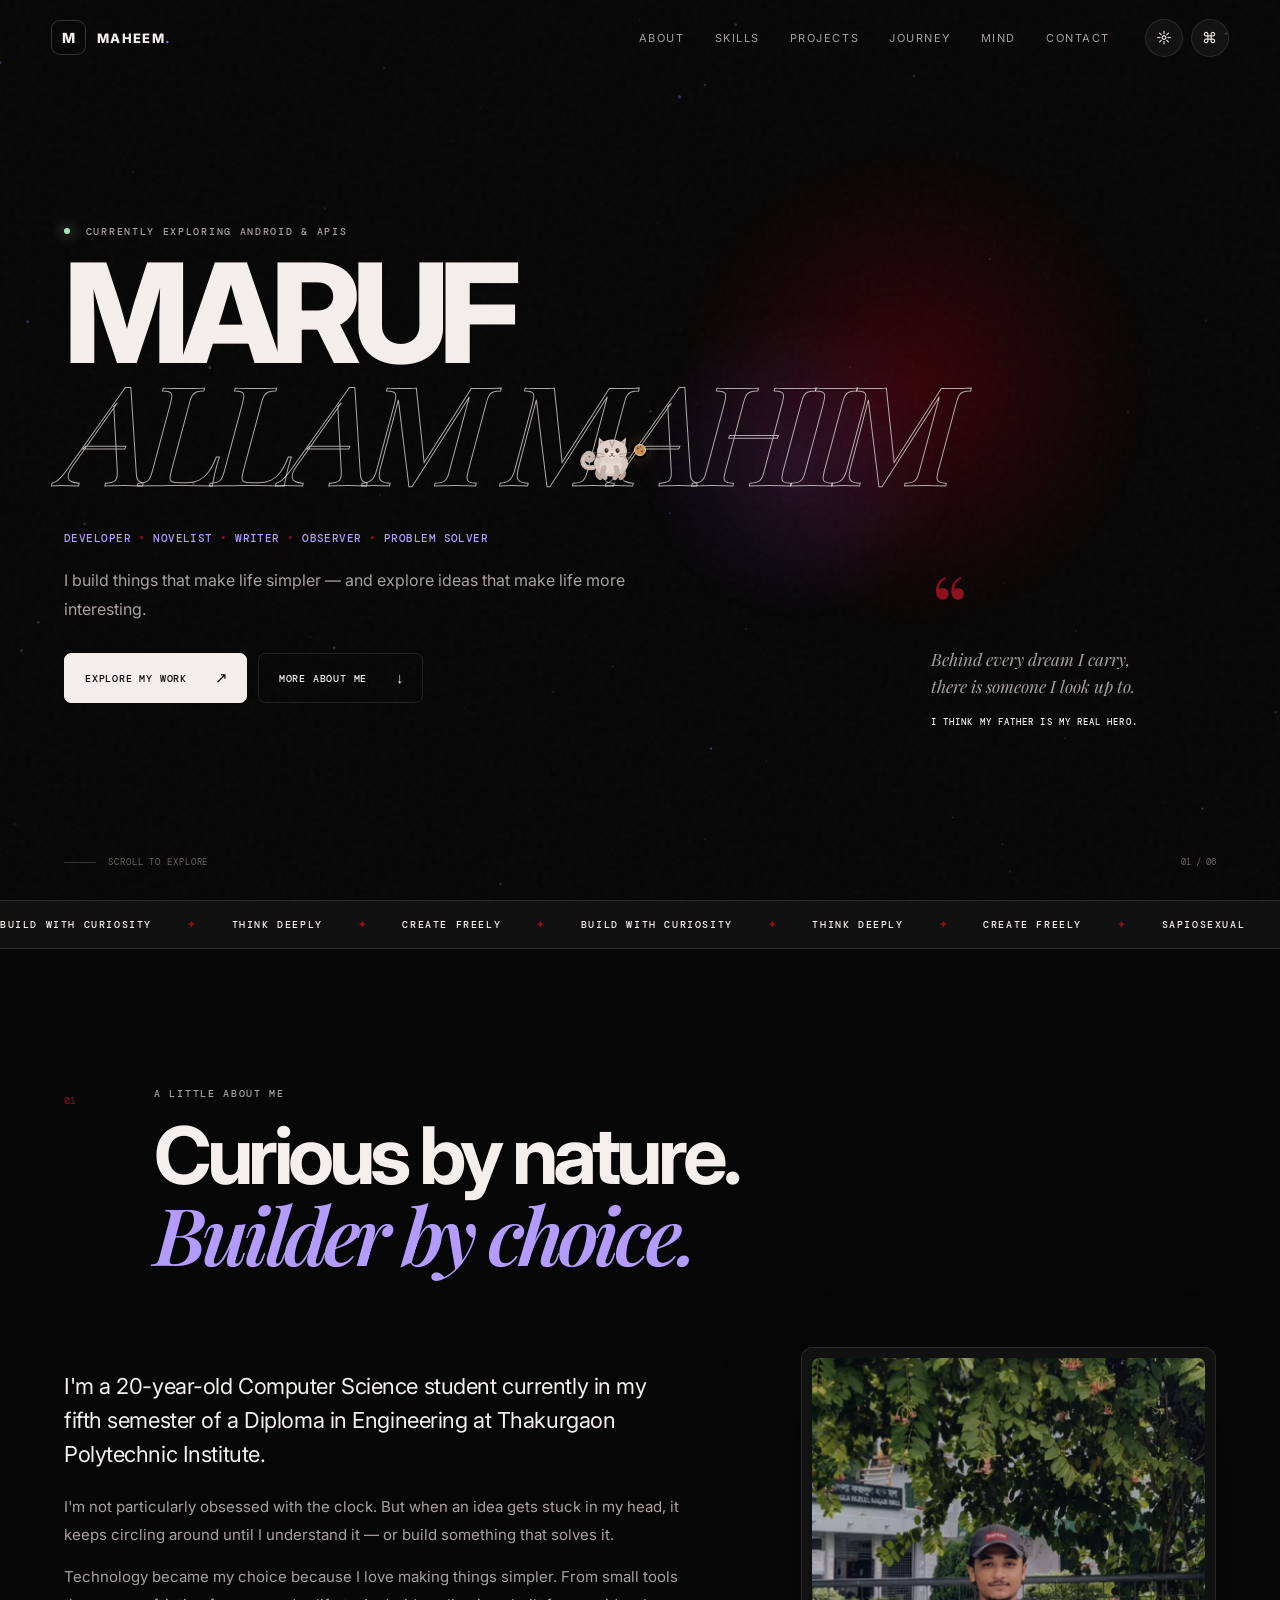
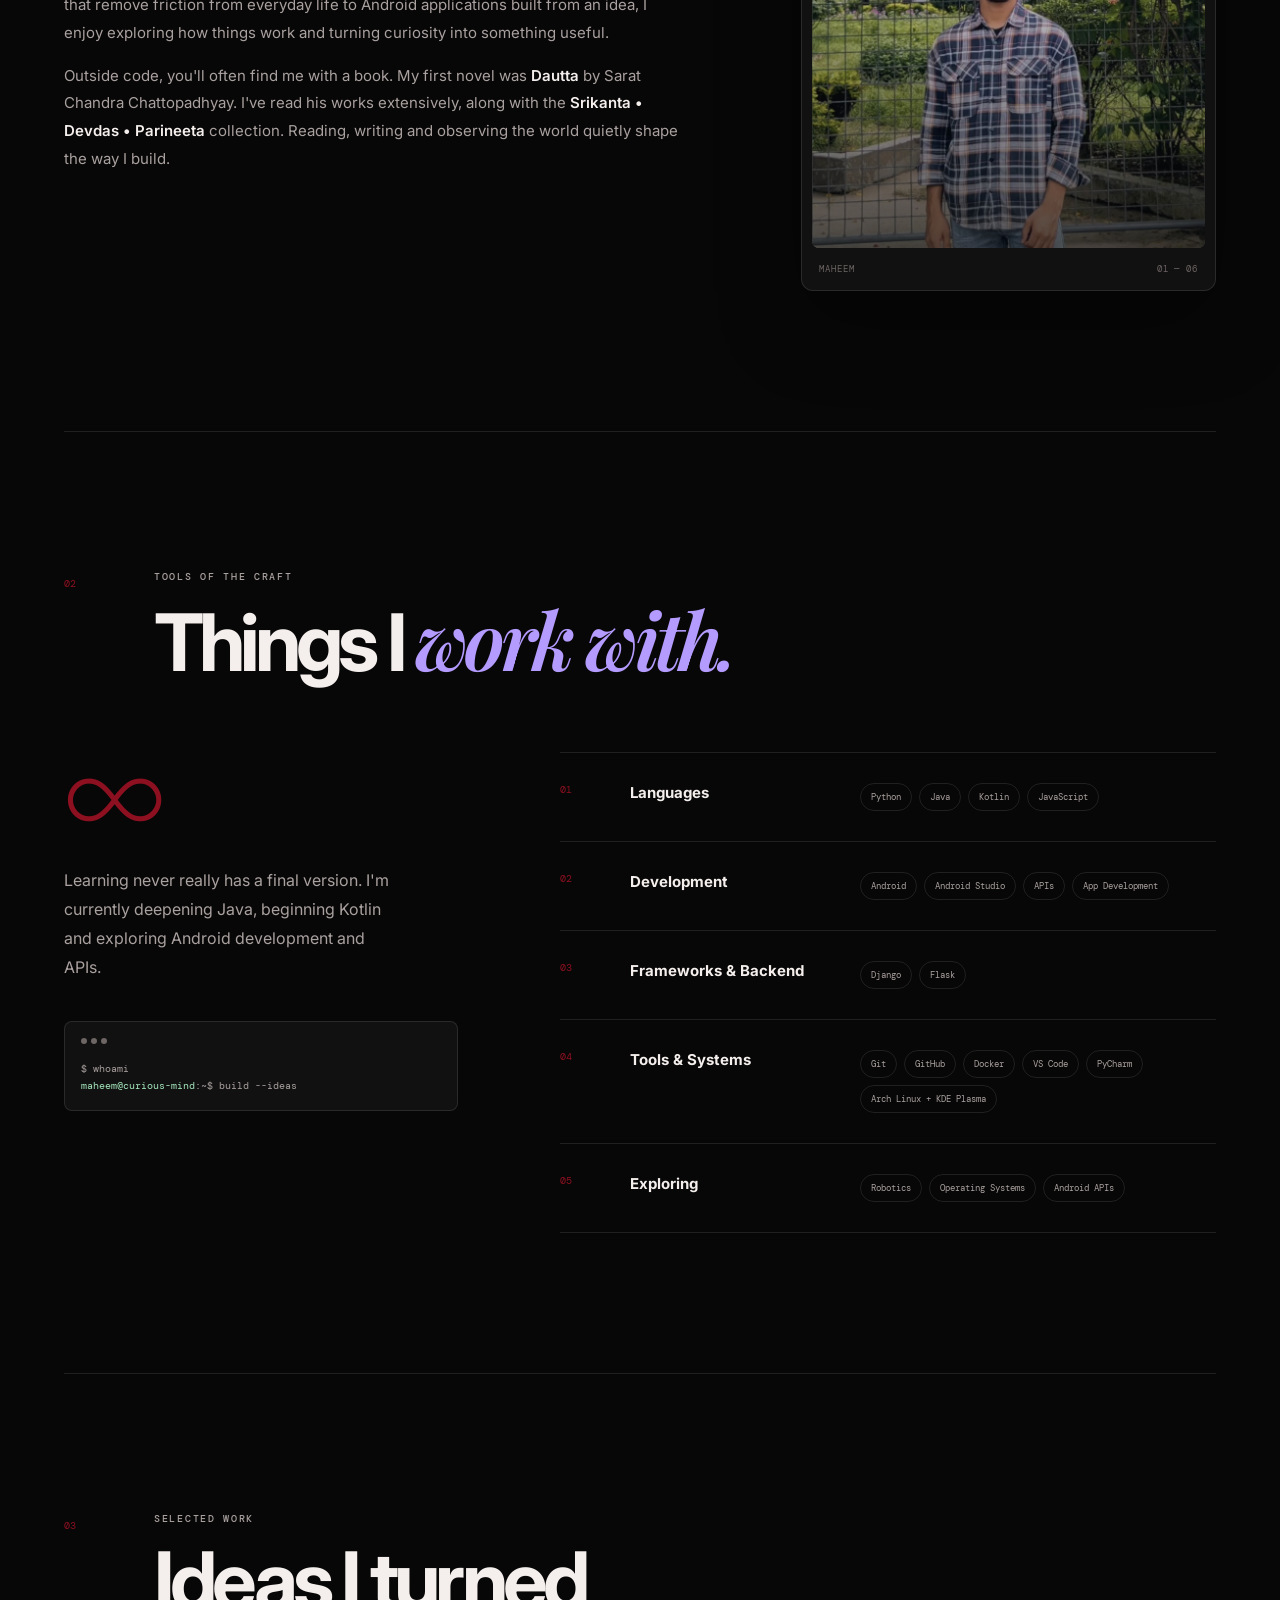
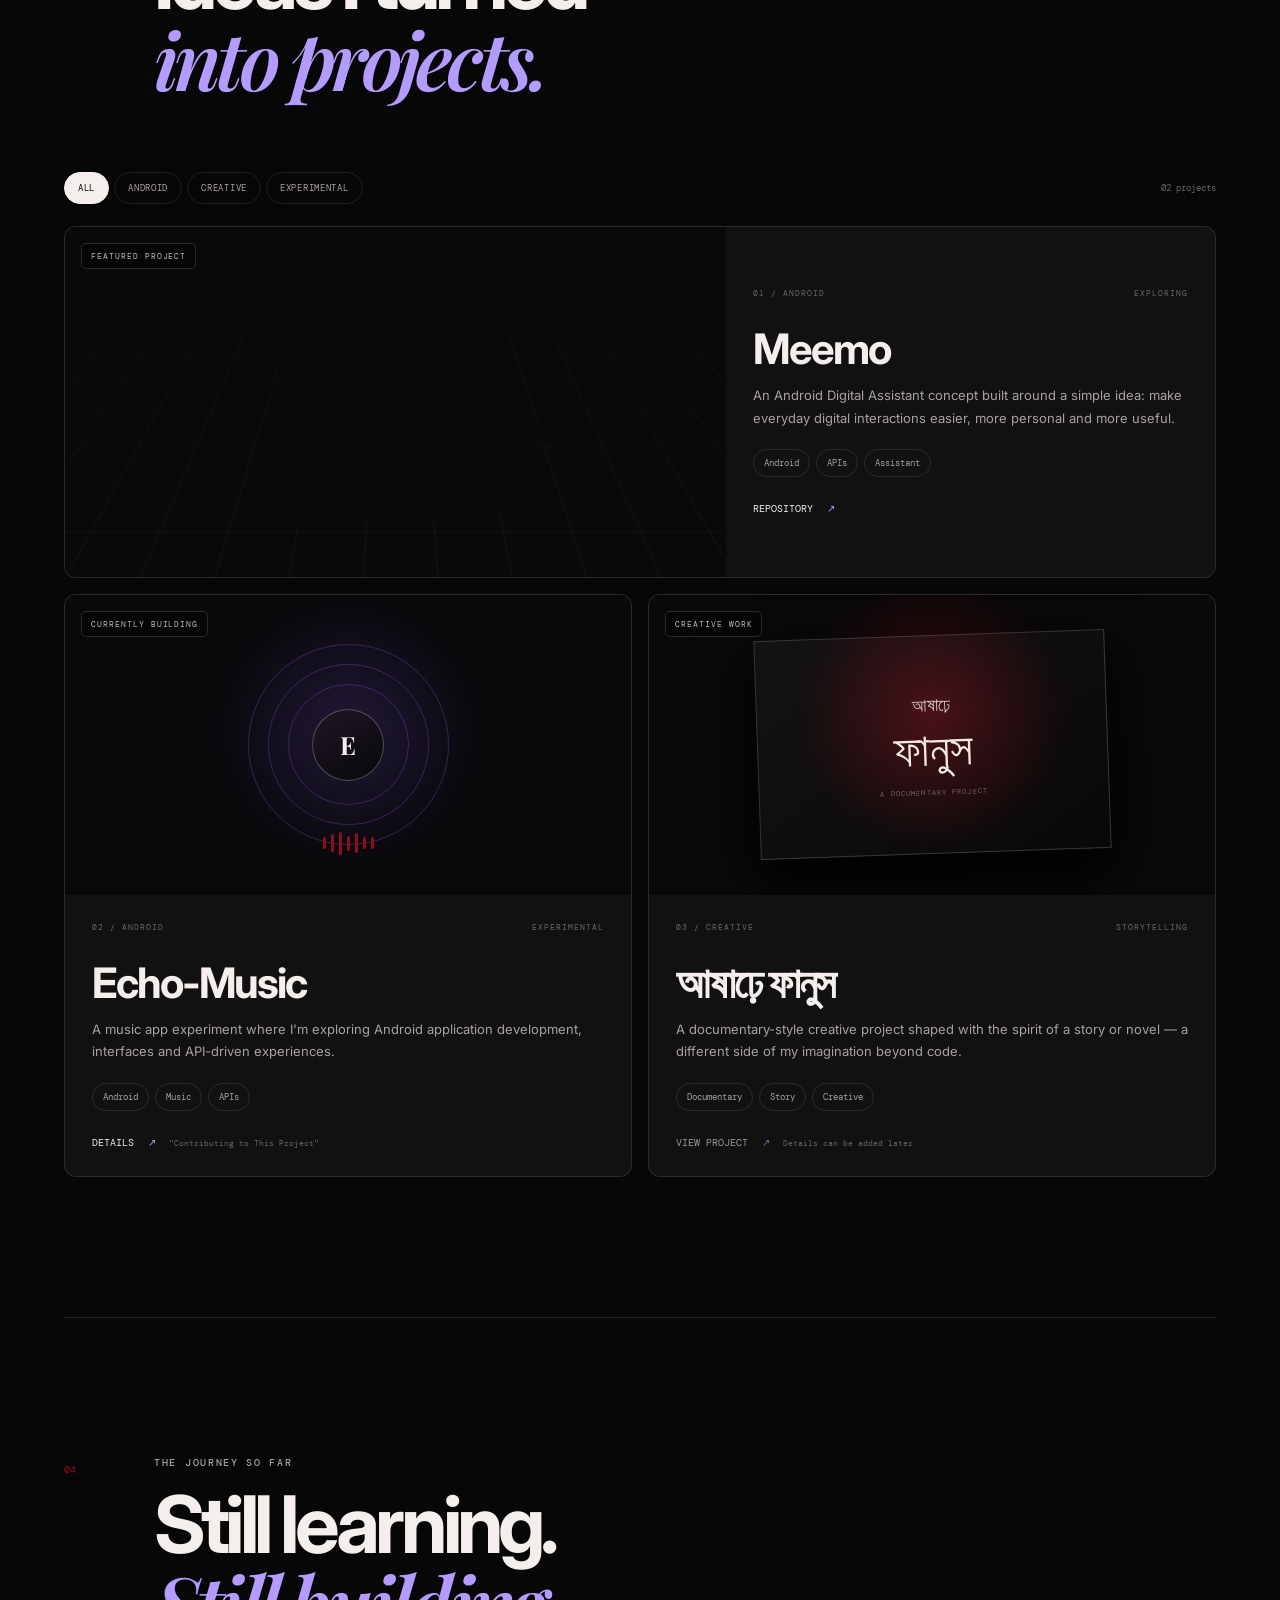
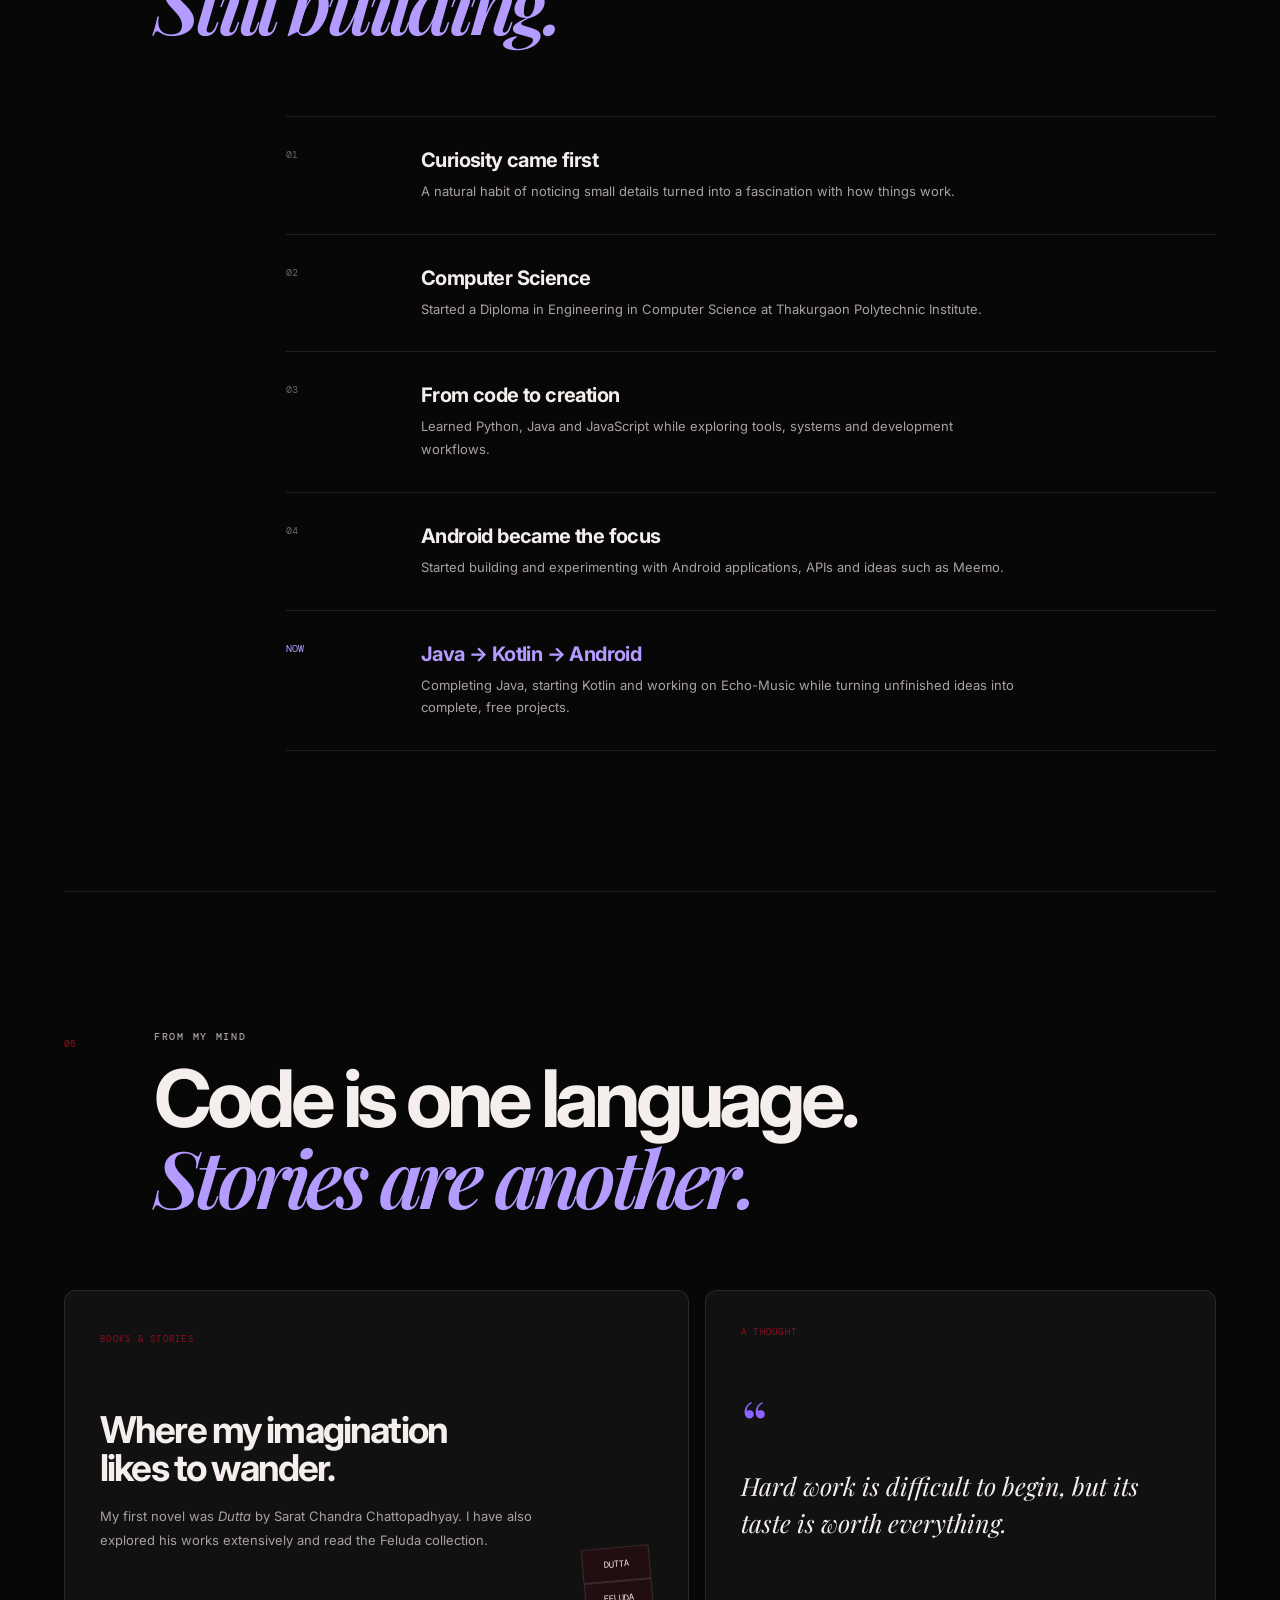
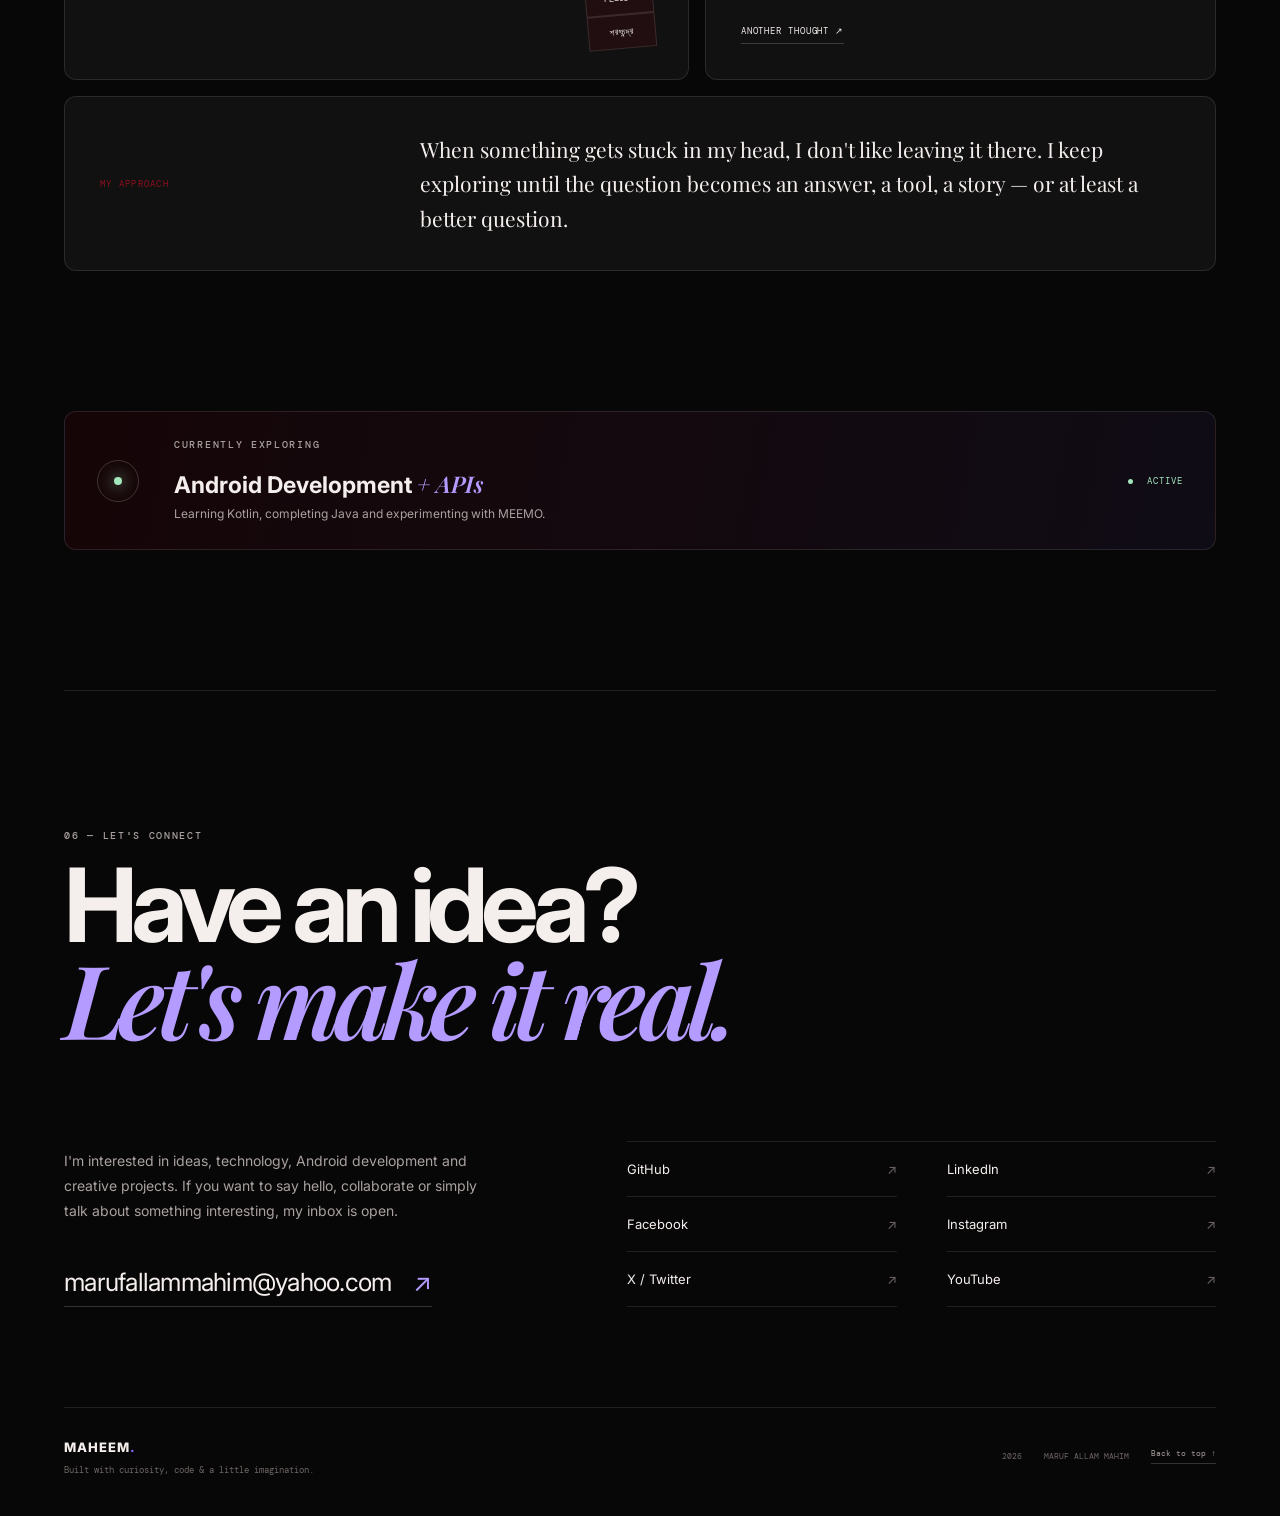
==== commit 092e85b3: "Update index.html" ====
--- a/index.html
+++ b/index.html
@@ -10,7 +10,7 @@
   <meta property="og:description" content="Developer • Novelist • Writer • Observer • Problem Solver">
   <meta property="og:type" content="website">
   <meta property="og:url" content="https://MarufAllamMahim.github.io/">
- <!-- <meta name="google-site-verification" content="VFd_uQuJEX0oYqwPrYd0XDRP-dD1o-F6LyBwrhhLYCM">-->
+  <meta name="google-site-verification" content="VFd_uQuJEX0oYqwPrYd0XDRP-dD1o-F6LyBwrhhLYCM">
   <title>MARUF ALLAM MAHIM — MAHEEM</title>
   <link rel="icon" href="assets/favicon.svg" type="image/svg+xml">
   <link rel="preconnect" href="https://fonts.googleapis.com">
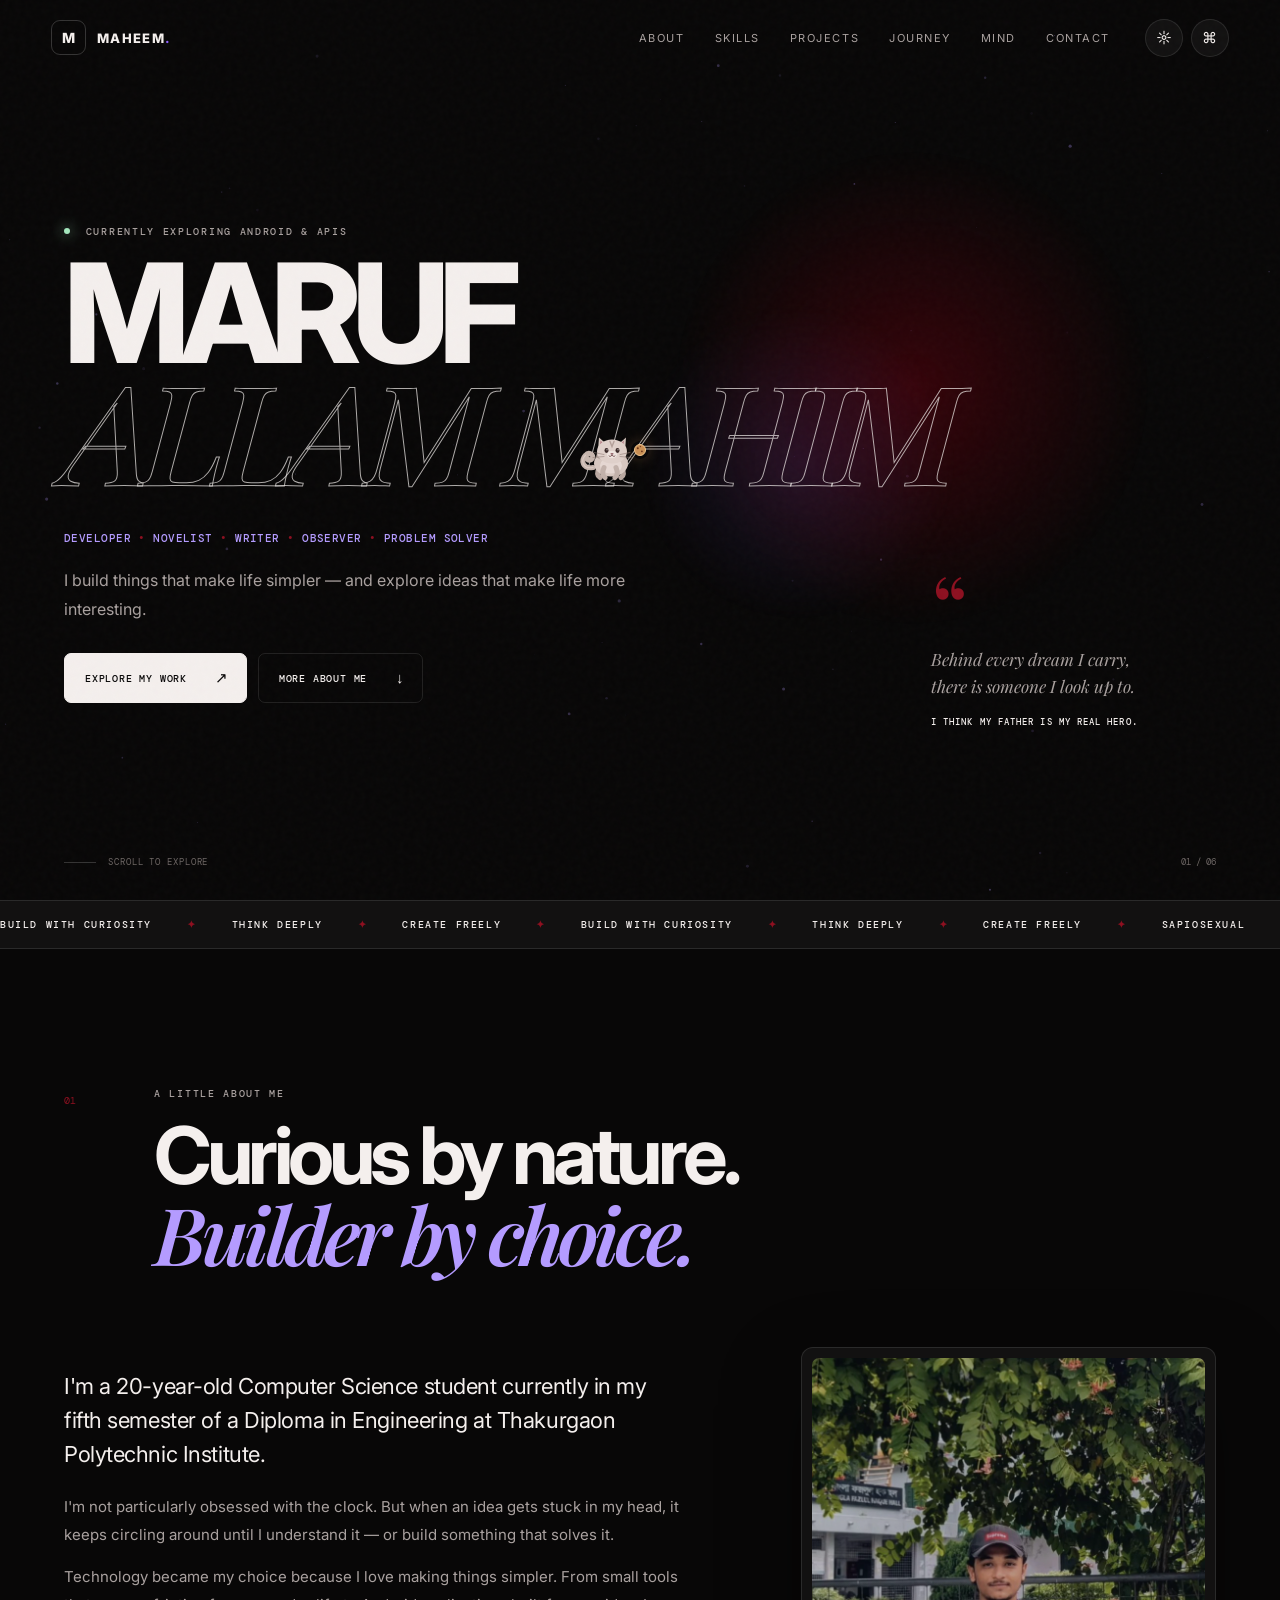
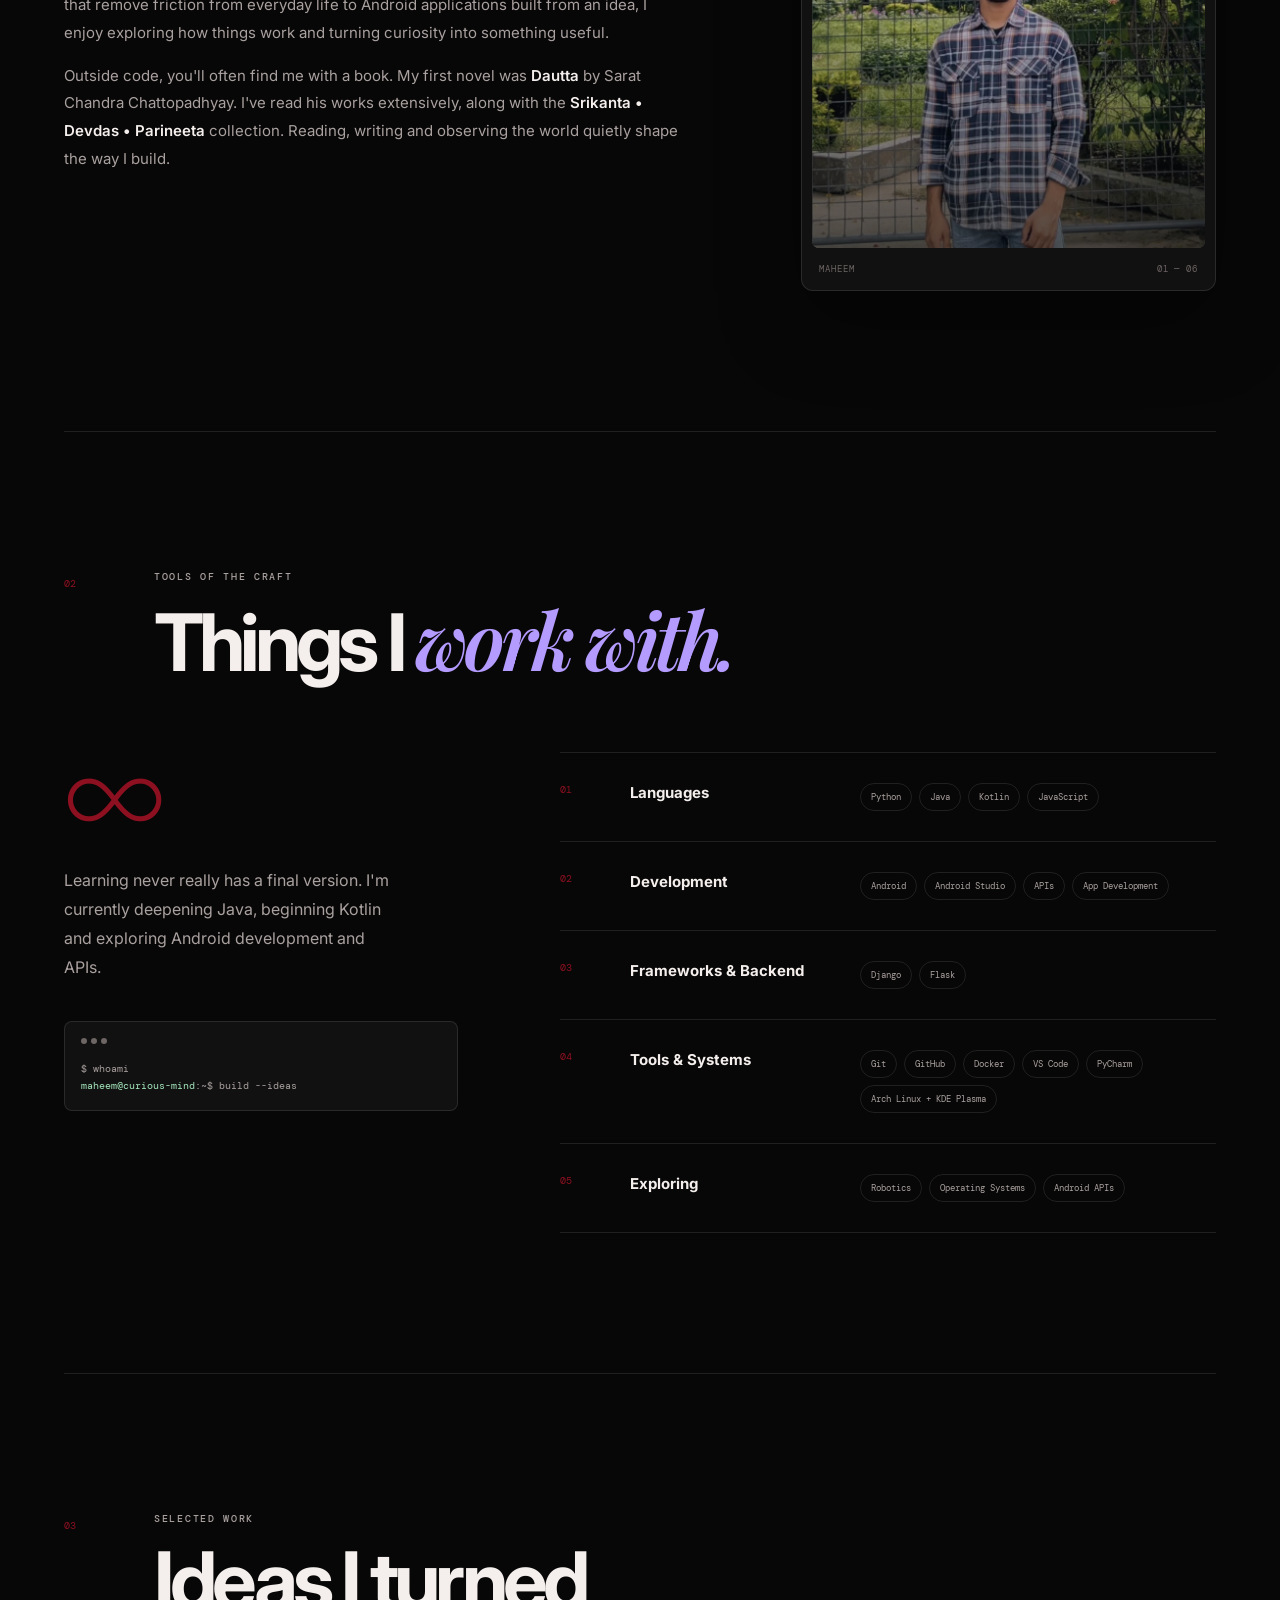
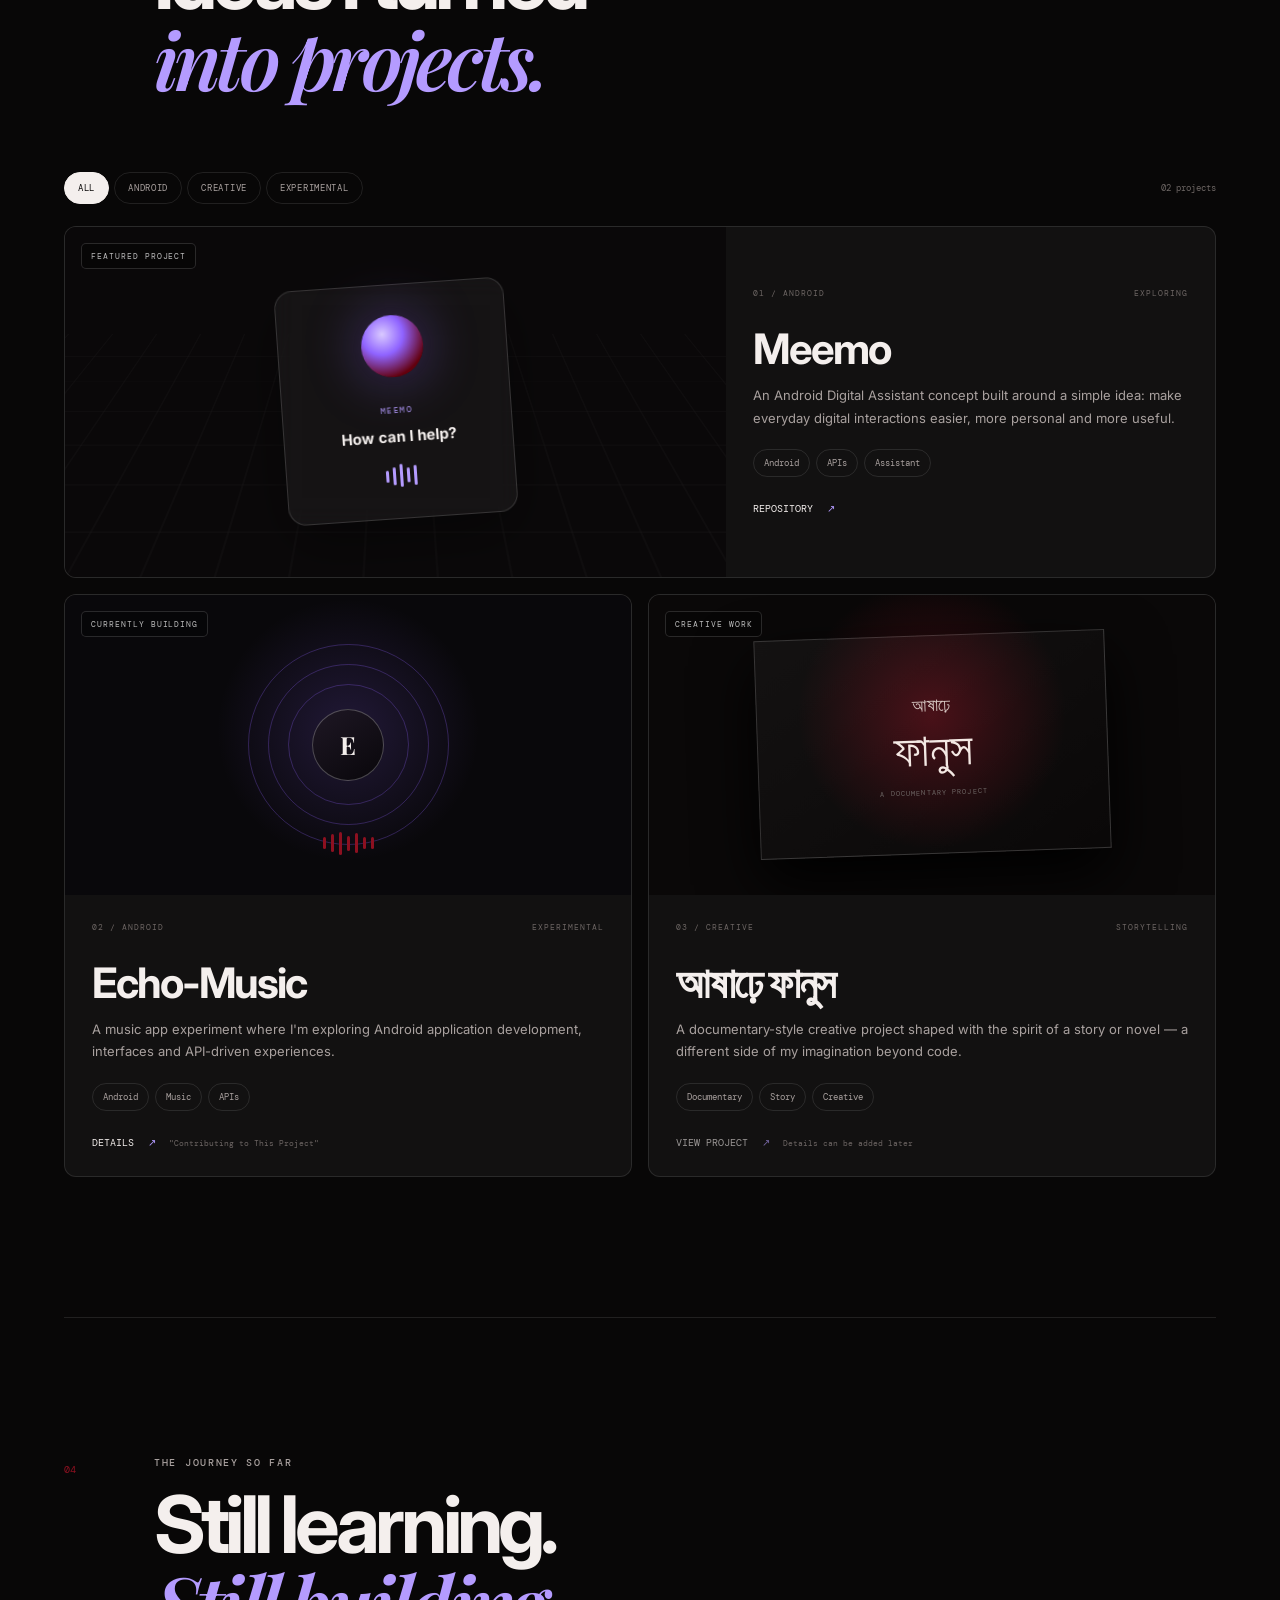
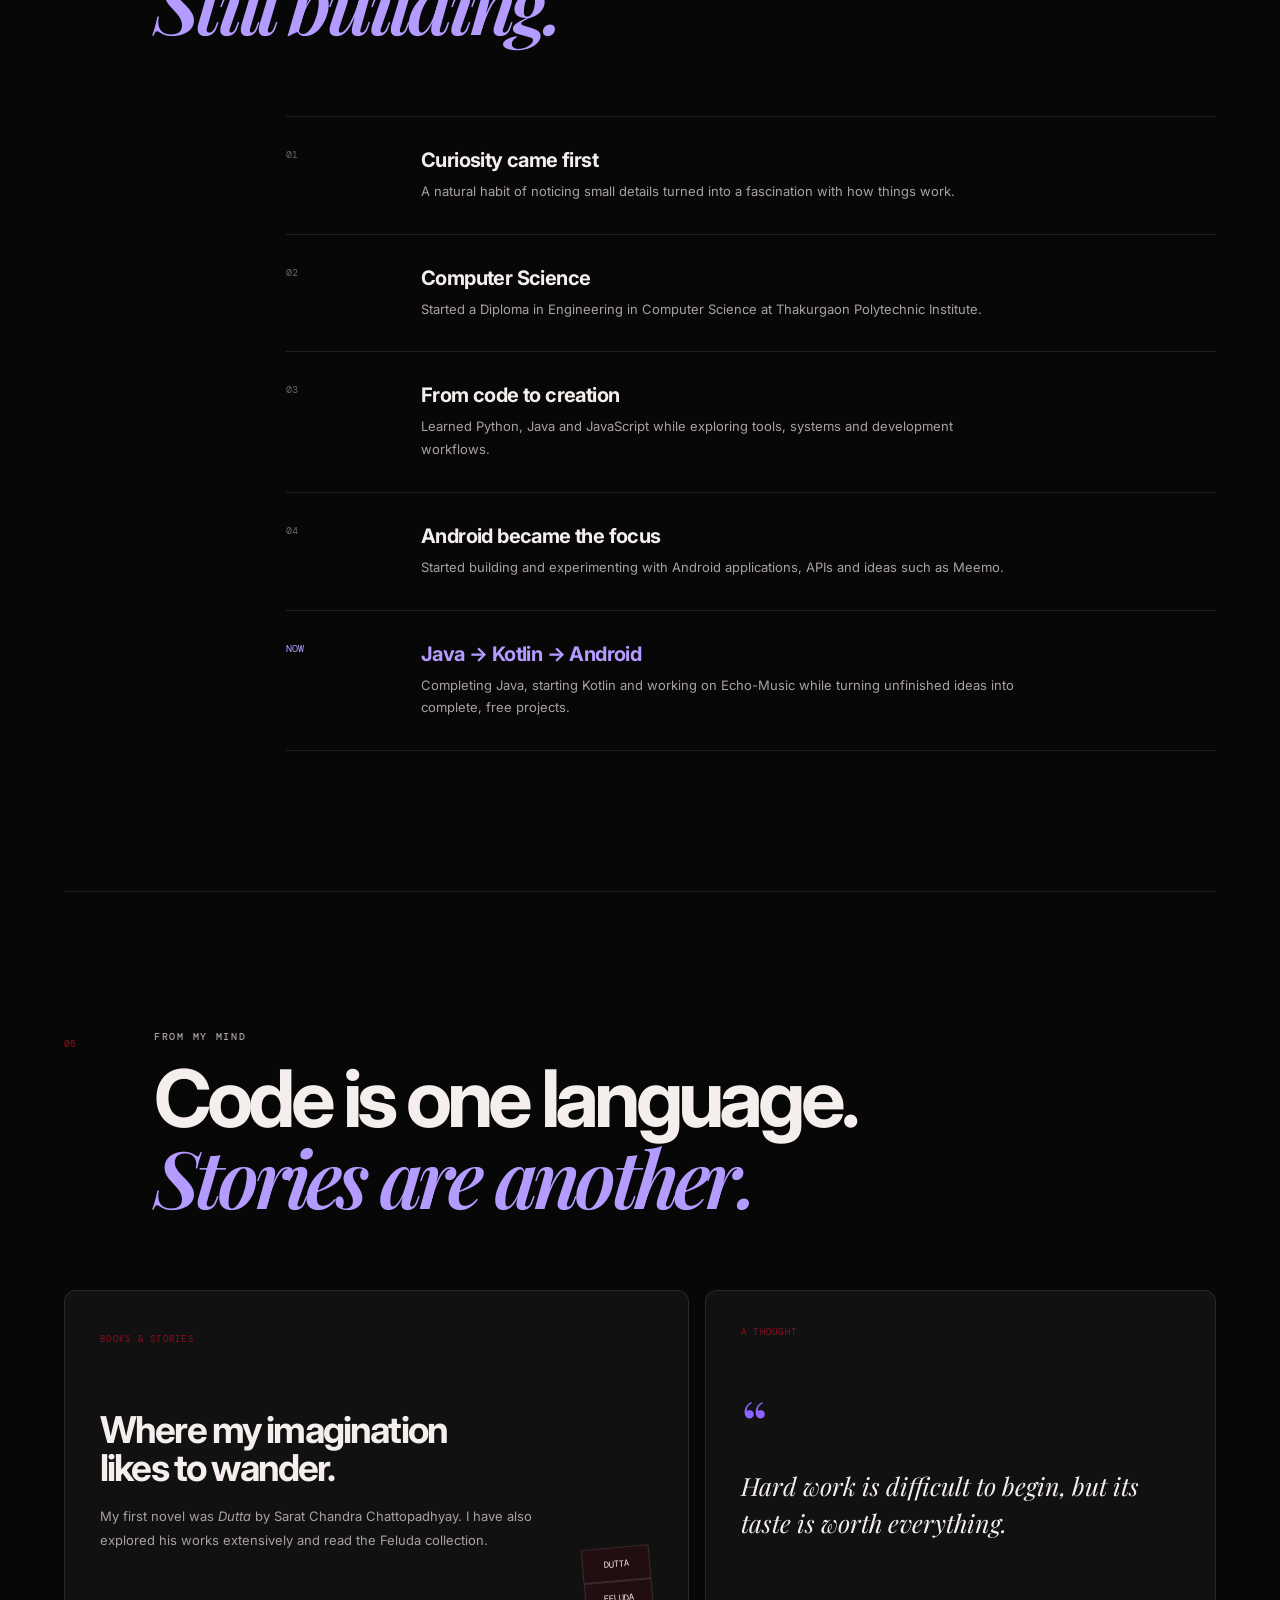
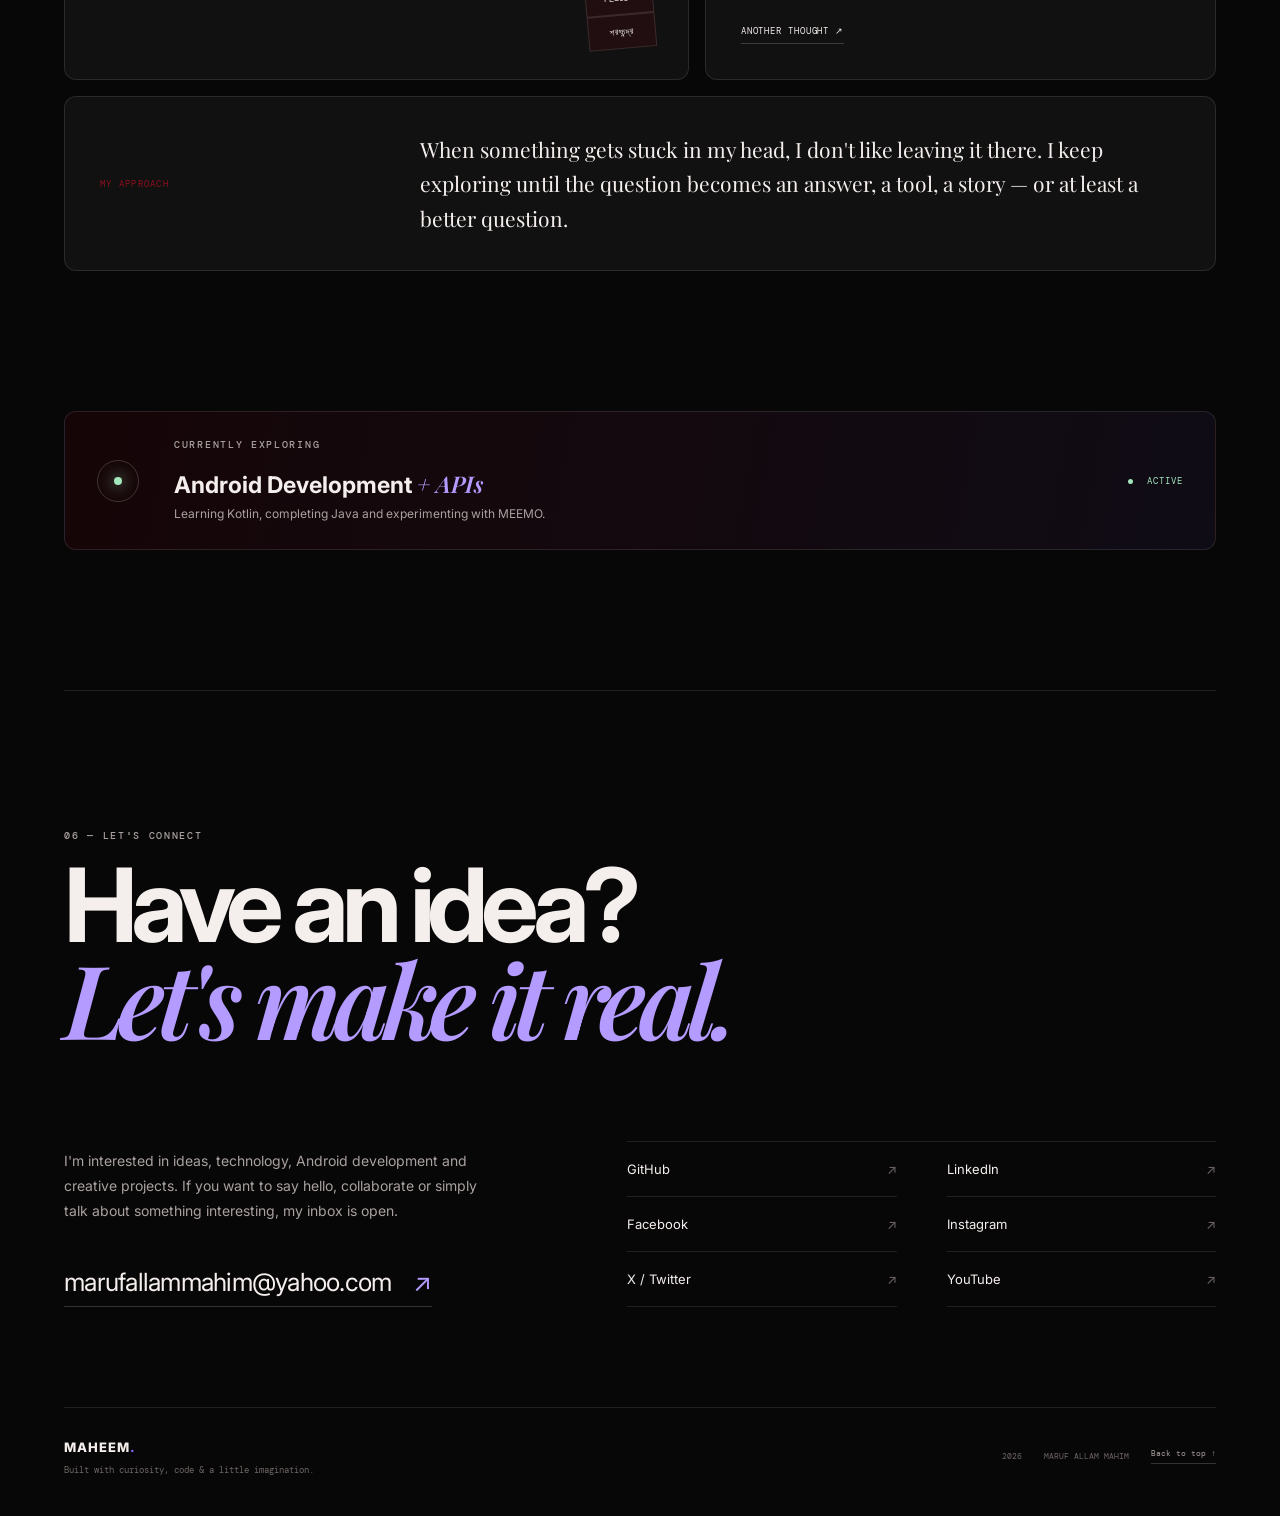
==== commit 6540b009: "update index.html" ====
--- a/index.html
+++ b/index.html
@@ -4,14 +4,14 @@
   <meta charset="UTF-8">
   <meta name="viewport" content="width=device-width, initial-scale=1.0">
   <meta name="theme-color" content="#63000D">
-  <meta name="description" content="MARUF ALLAM MAHIM — MAHEEM. Developer, novelist, writer, observer and problem solver. Android developer exploring technology, creativity and ideas.">
+  <meta name="description" content="MARUF ALLAM MAHIM — MAHEEM's PORTFOLIO. Developer, novelist, writer, observer and problem solver. Android developer exploring technology, creativity and ideas.">
   <meta name="author" content="MARUF ALLAM MAHIM">
-  <meta property="og:title" content="MARUF ALLAM MAHIM — MAHEEM">
+  <meta property="og:title" content="MARUF ALLAM MAHIM — MAHEEM's PORTFOLIO">
   <meta property="og:description" content="Developer • Novelist • Writer • Observer • Problem Solver">
   <meta property="og:type" content="website">
   <meta property="og:url" content="https://MarufAllamMahim.github.io/">
   <meta name="google-site-verification" content="VFd_uQuJEX0oYqwPrYd0XDRP-dD1o-F6LyBwrhhLYCM">
-  <title>MARUF ALLAM MAHIM — MAHEEM</title>
+  <title>MARUF ALLAM MAHIM — MAHEEM's PORTFOLIO</title>
   <link rel="icon" href="assets/favicon.svg" type="image/svg+xml">
   <link rel="preconnect" href="https://fonts.googleapis.com">
   <link rel="preconnect" href="https://fonts.gstatic.com" crossorigin>
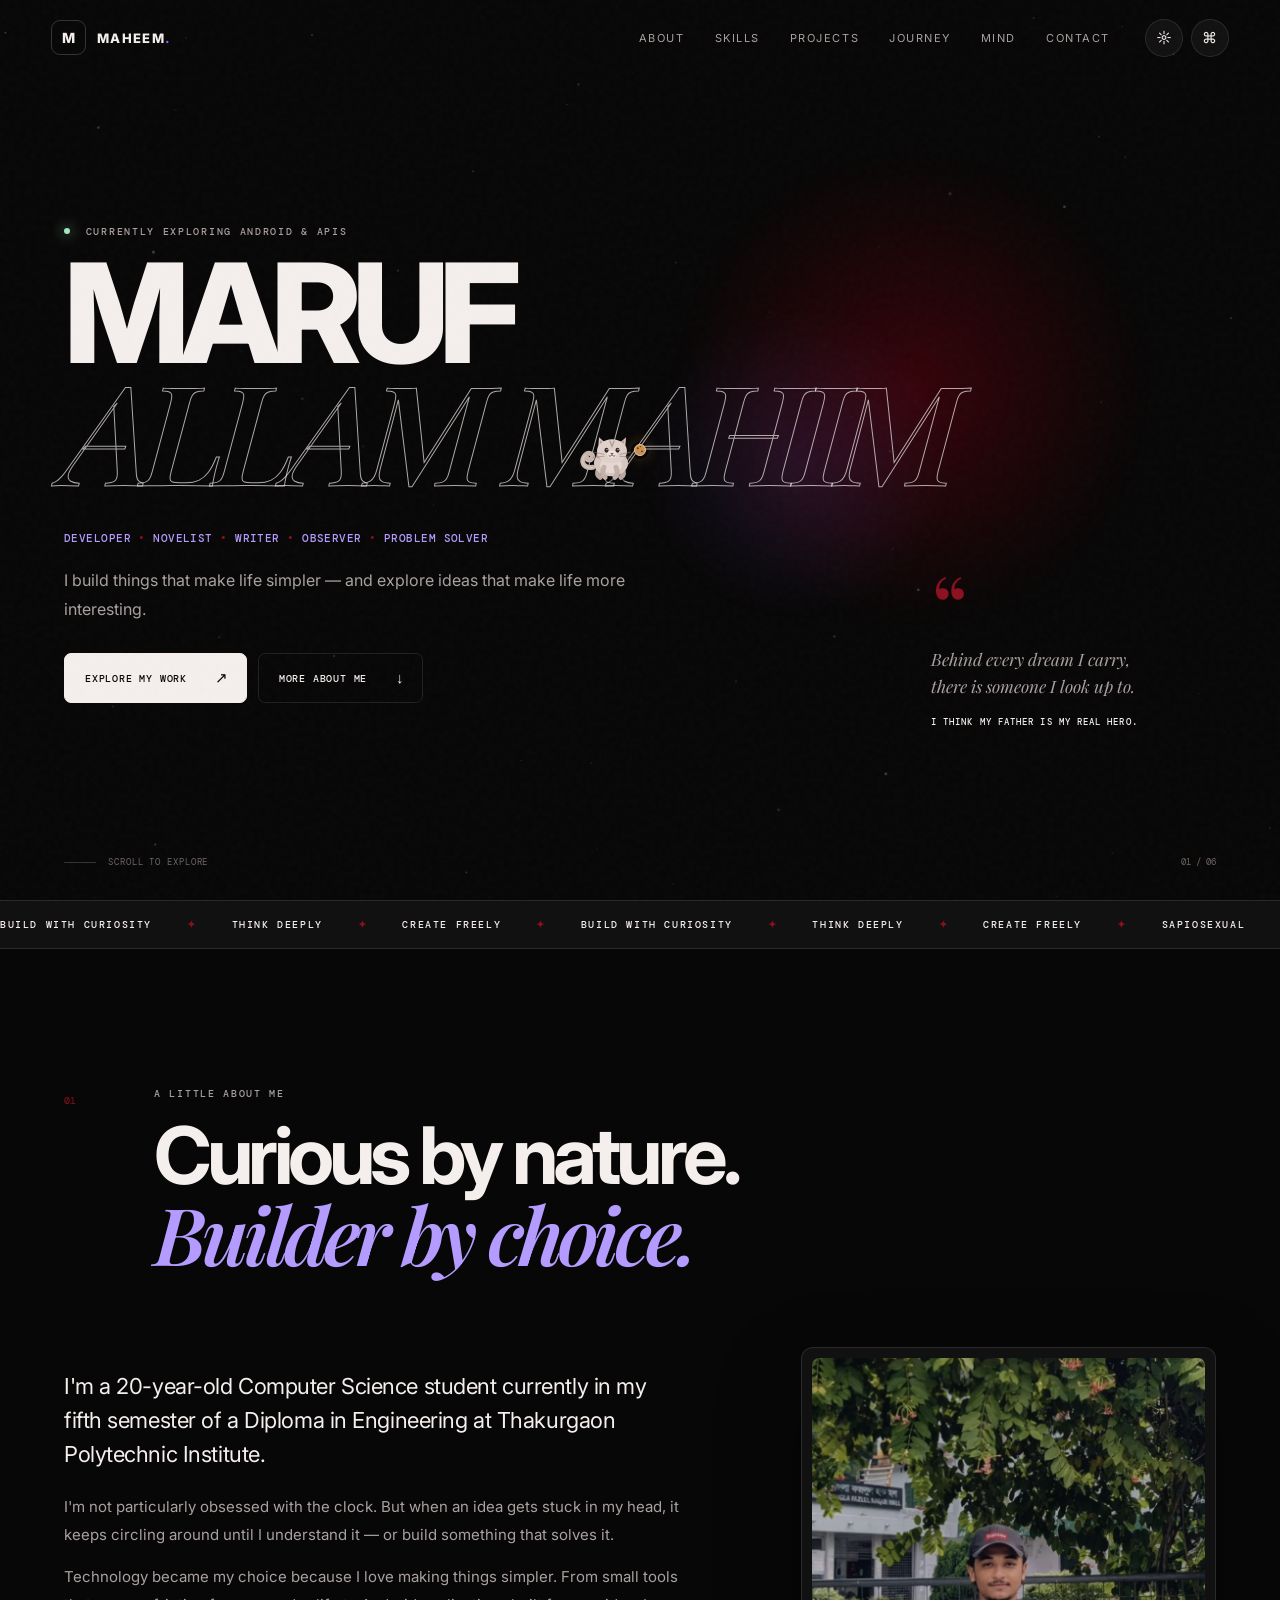
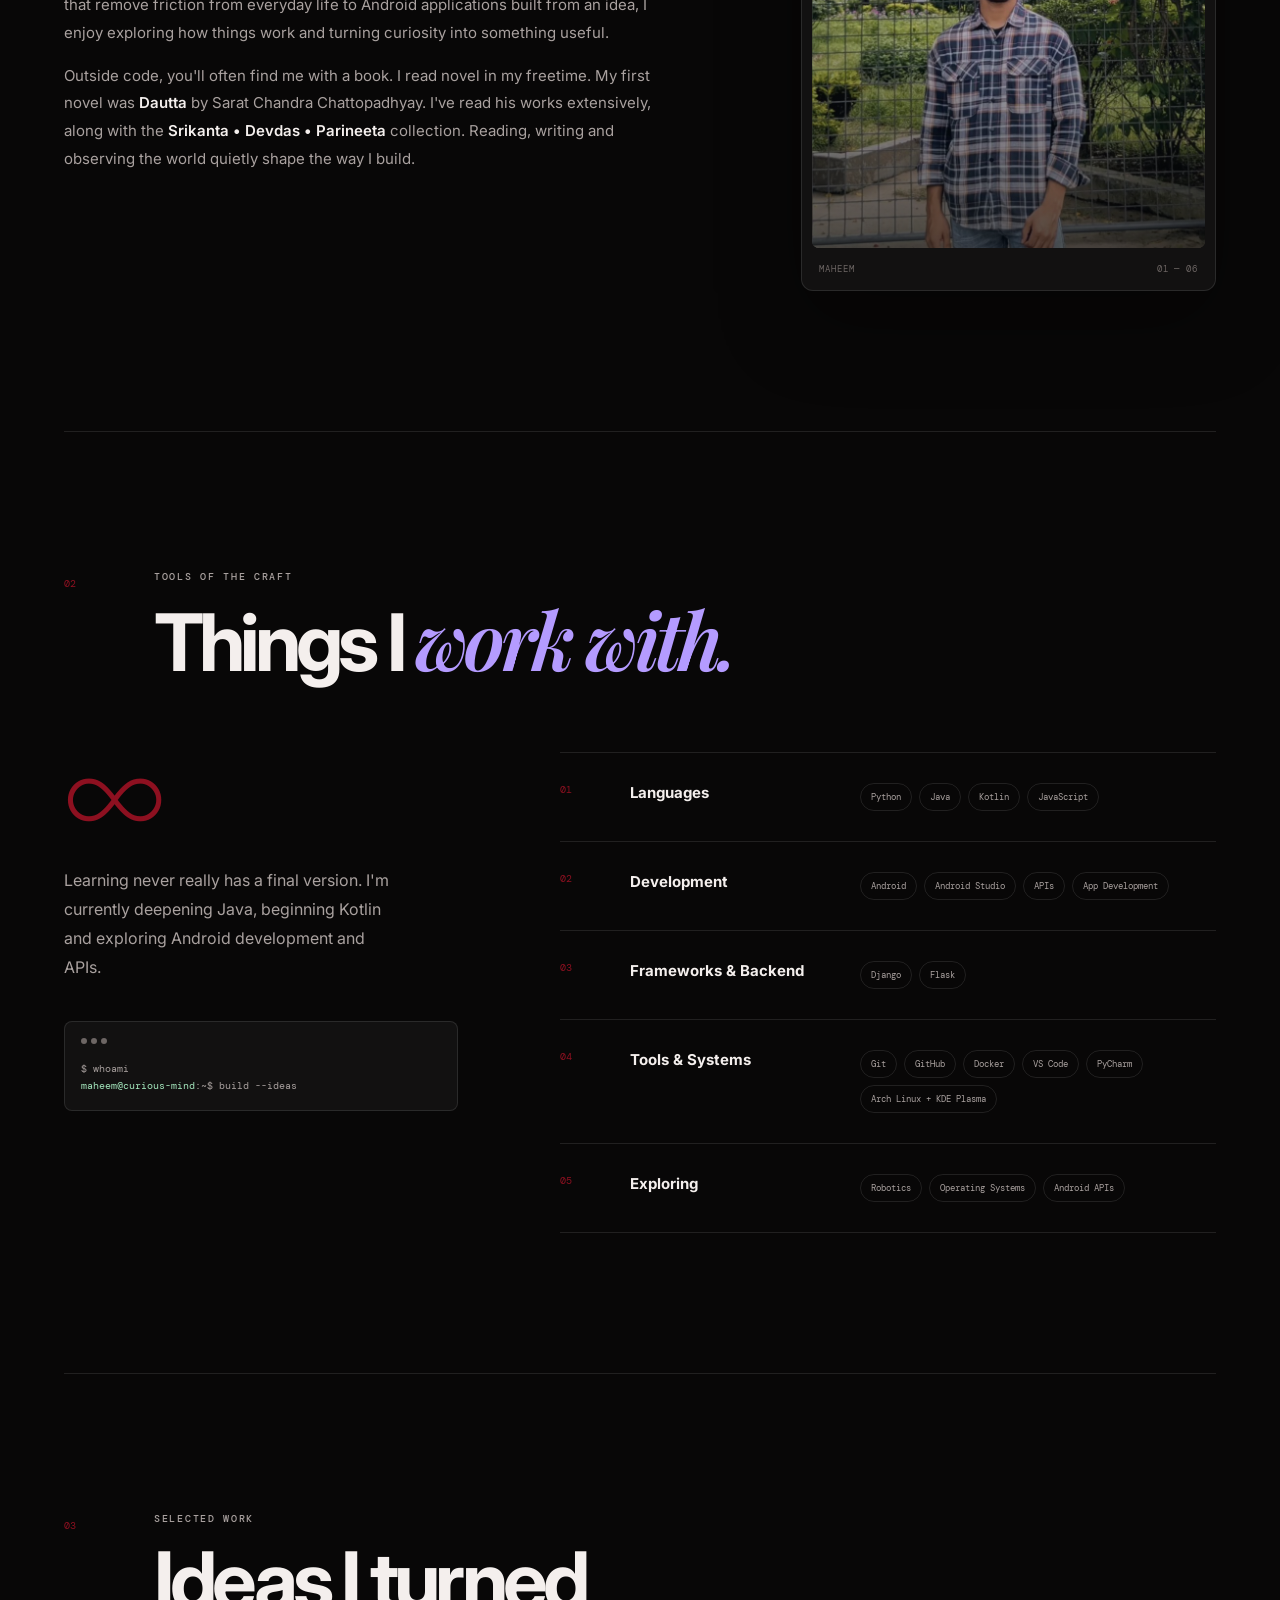
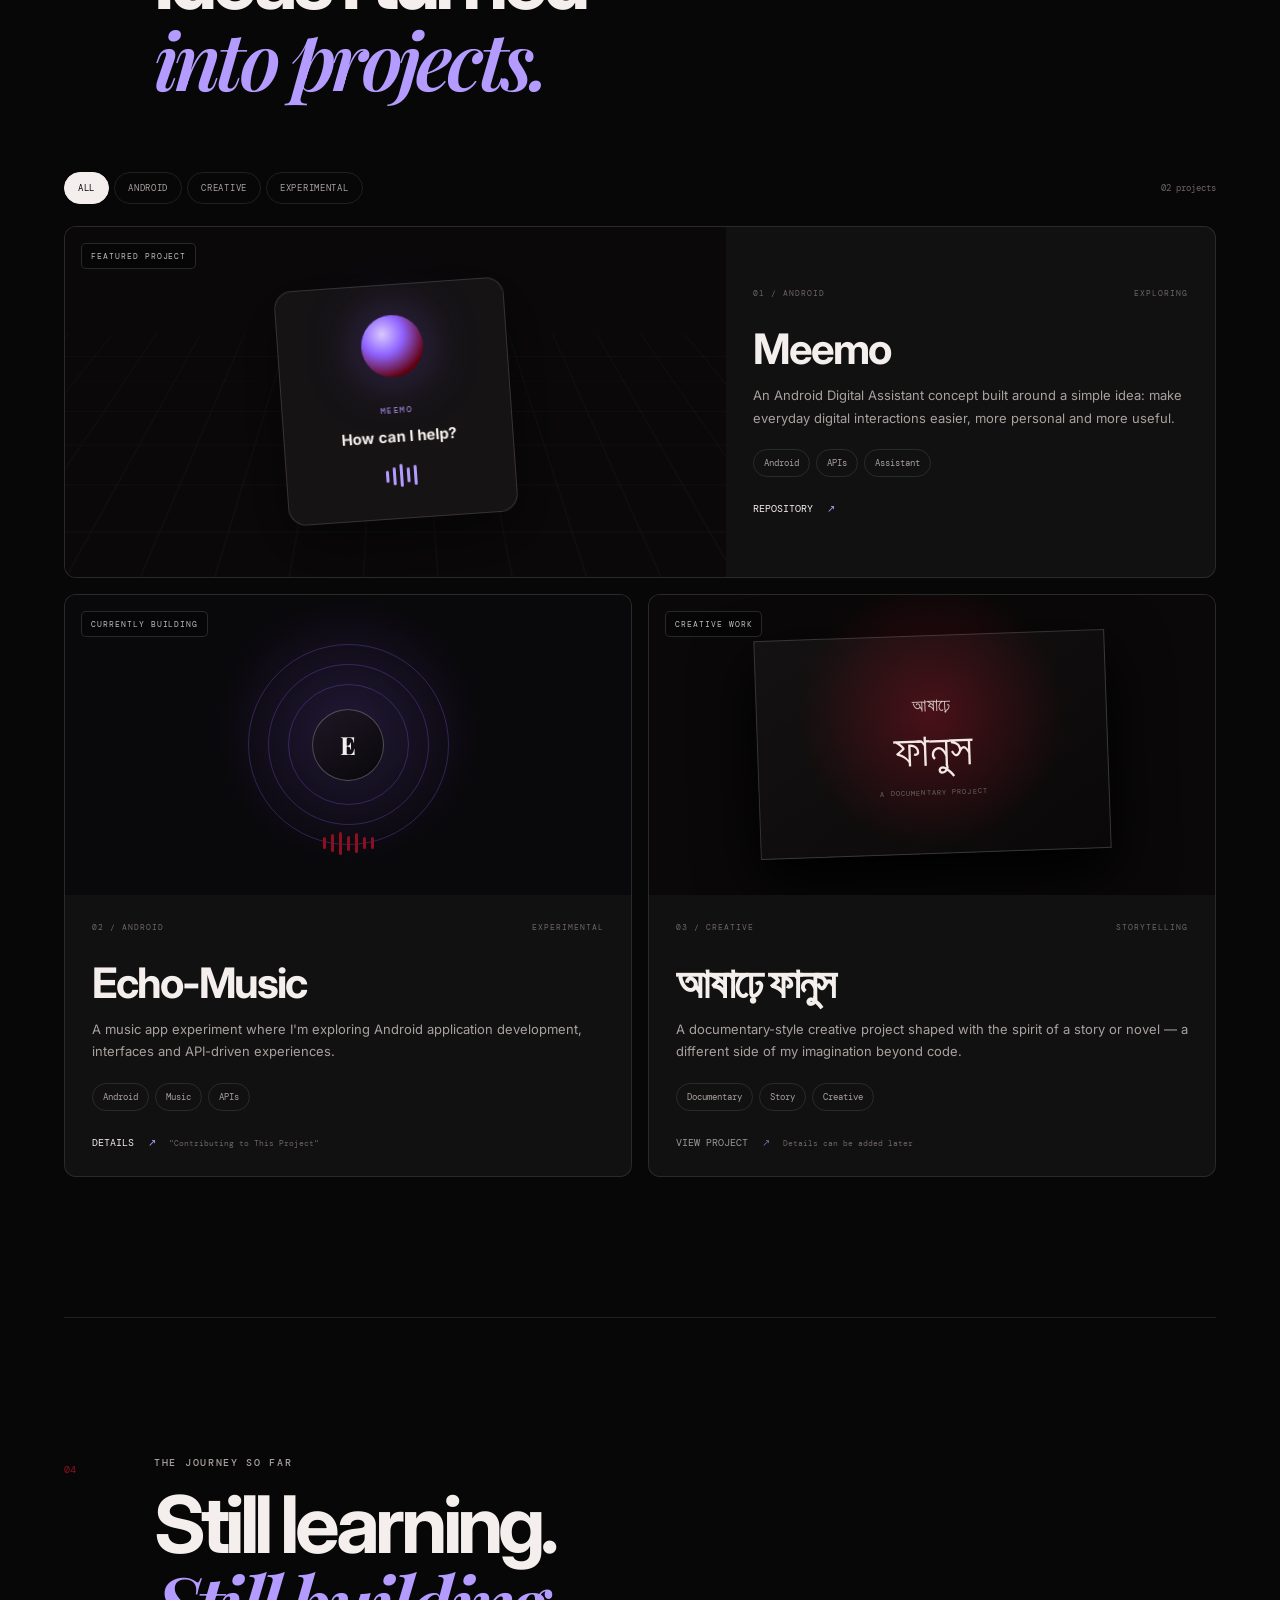
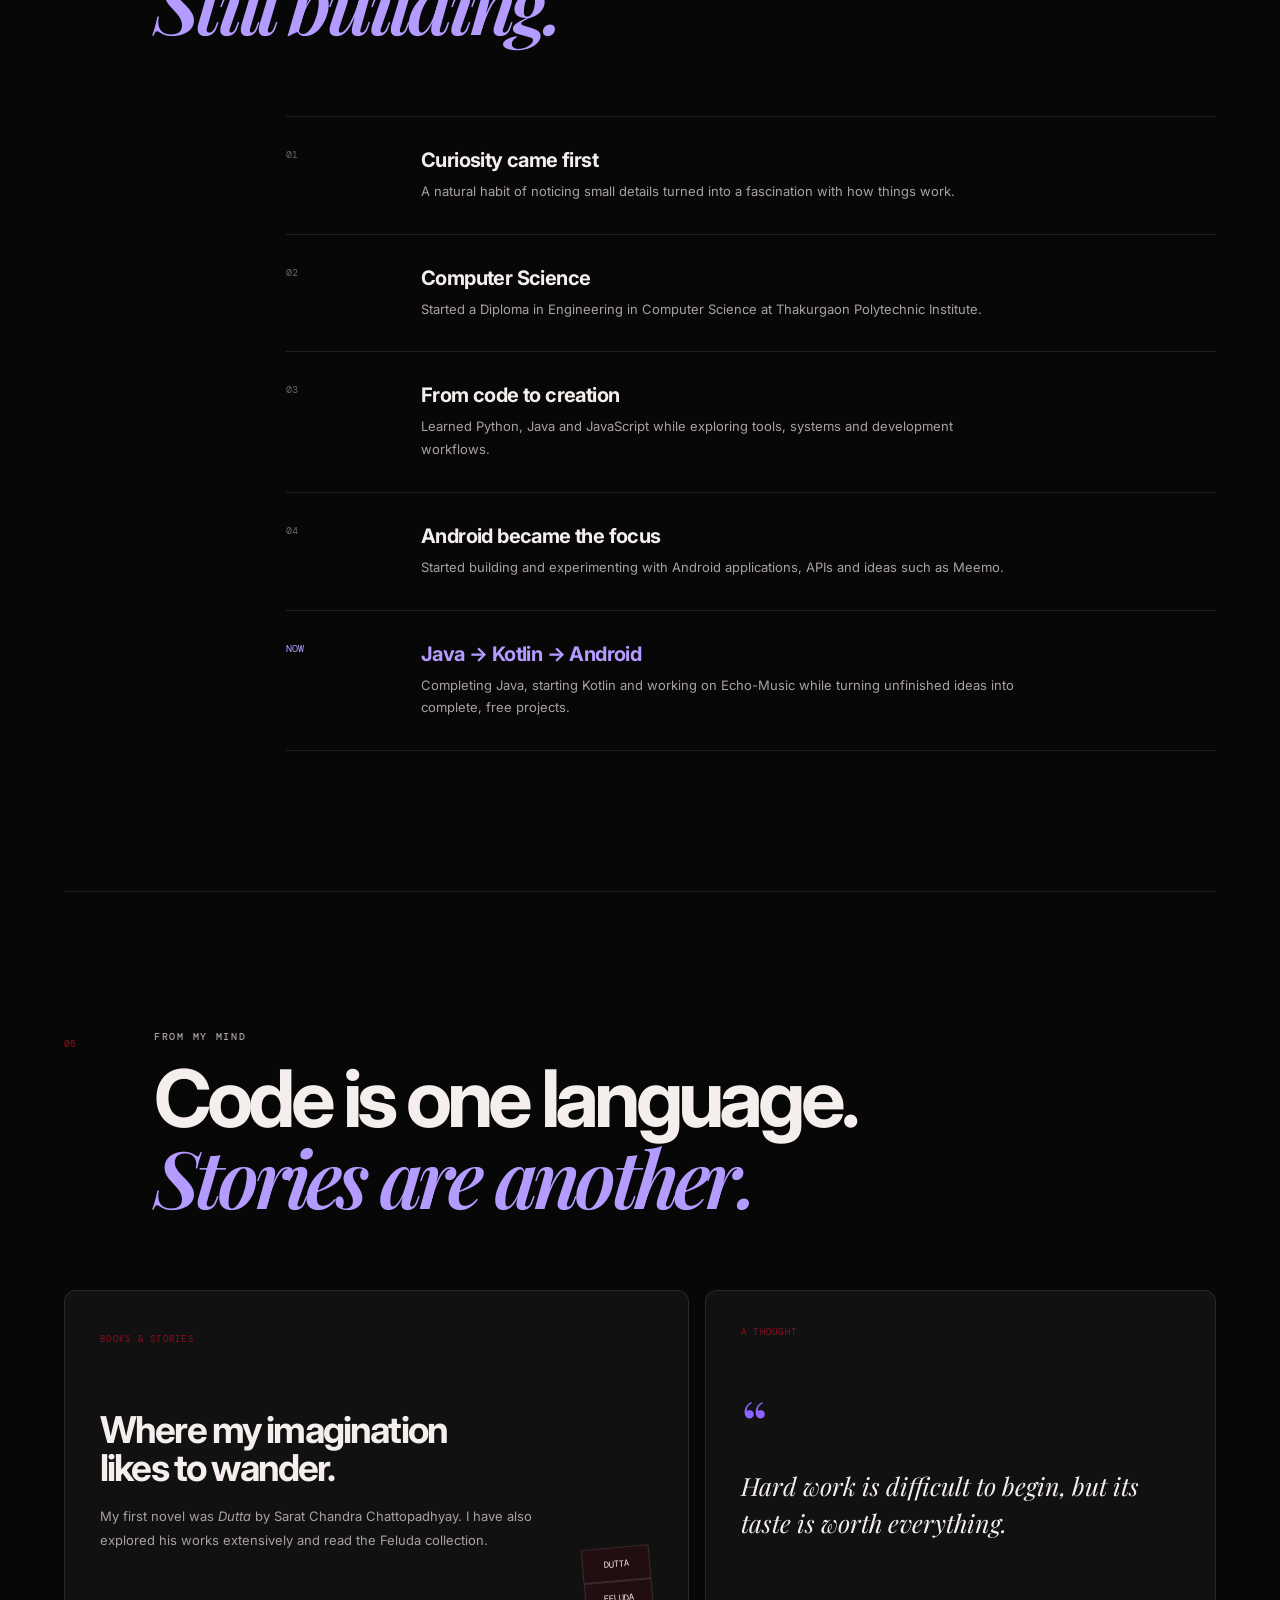
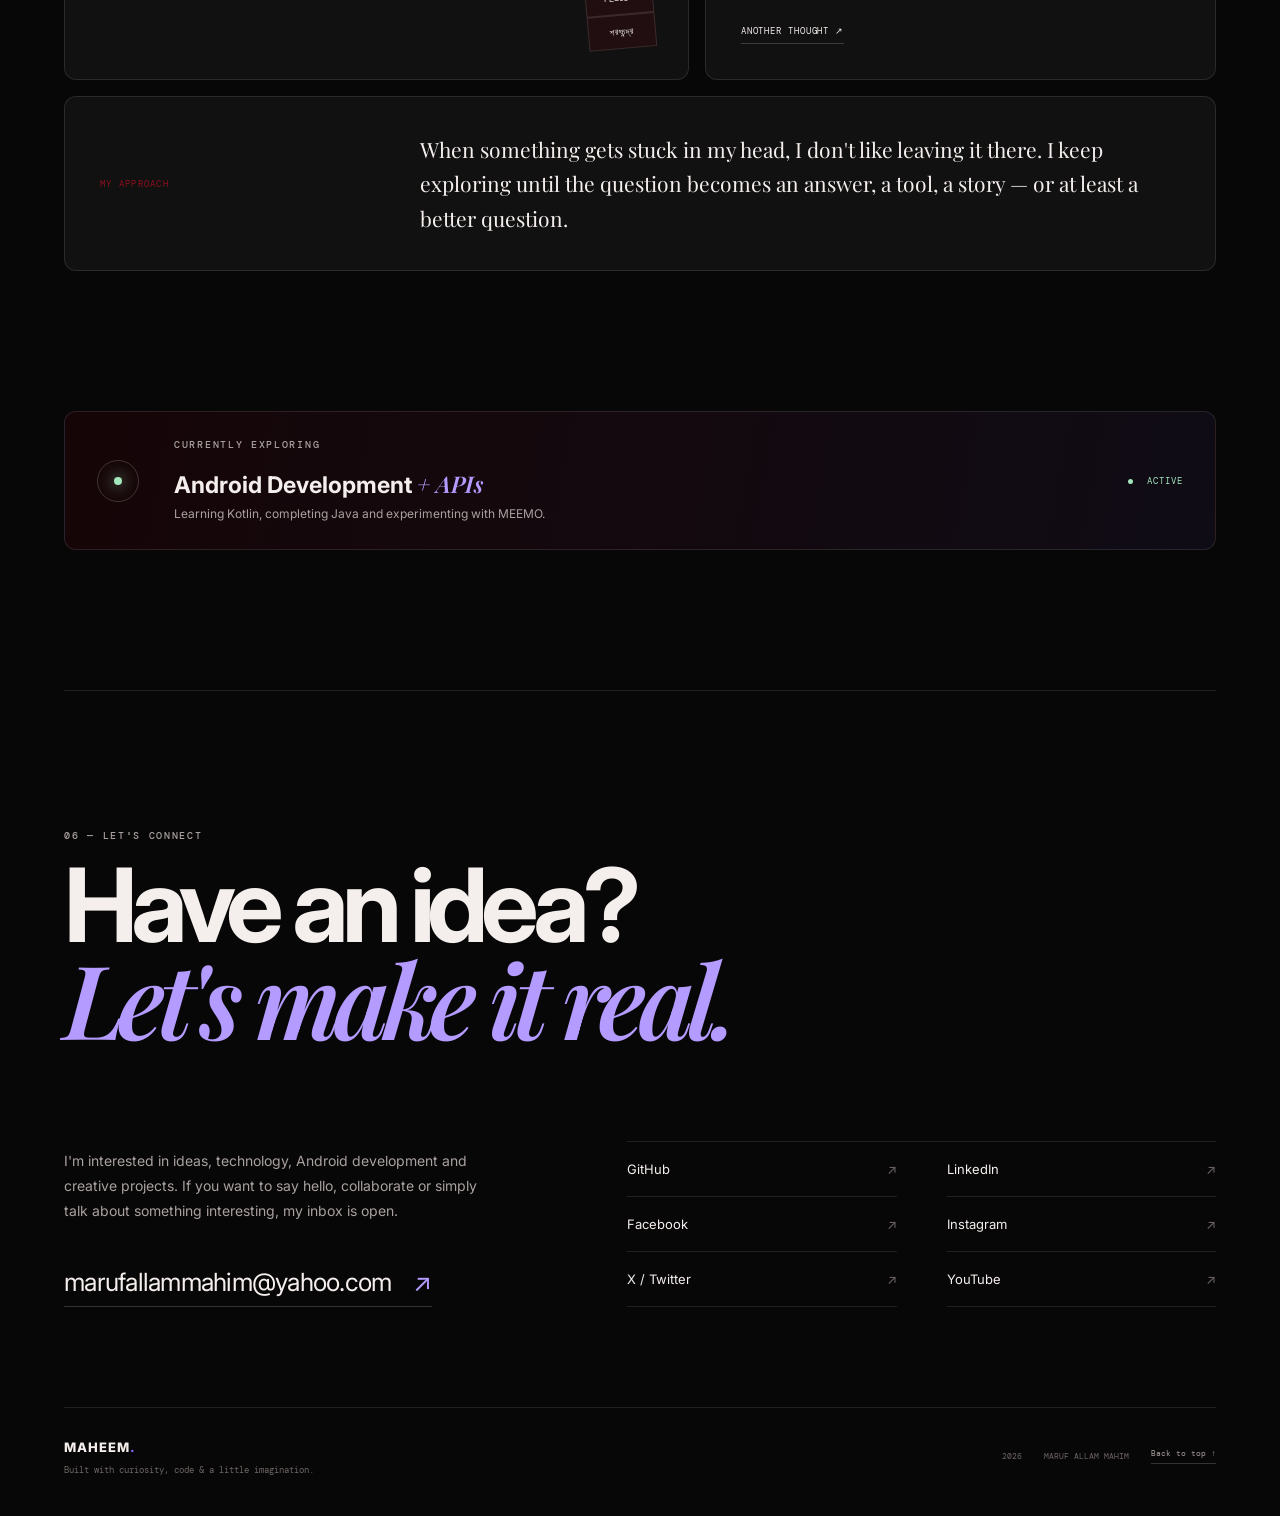
==== commit c3f8489b: "Update personal reading description in index.html" ====
--- a/index.html
+++ b/index.html
@@ -187,7 +187,7 @@
           </p>
 
           <p>
-            Outside code, you'll often find me with a book. My first novel was <strong>Dautta</strong> by Sarat Chandra Chattopadhyay. I've read his works extensively, along with the <strong>Srikanta • Devdas • Parineeta</strong> collection. Reading, writing and observing the world quietly shape the way I build.
+            Outside code, you'll often find me with a book. I read novel in my freetime. My first novel was <strong>Dautta</strong> by Sarat Chandra Chattopadhyay. I've read his works extensively, along with the <strong>Srikanta • Devdas • Parineeta</strong> collection. Reading, writing and observing the world quietly shape the way I build.
           </p>
 
         </div>
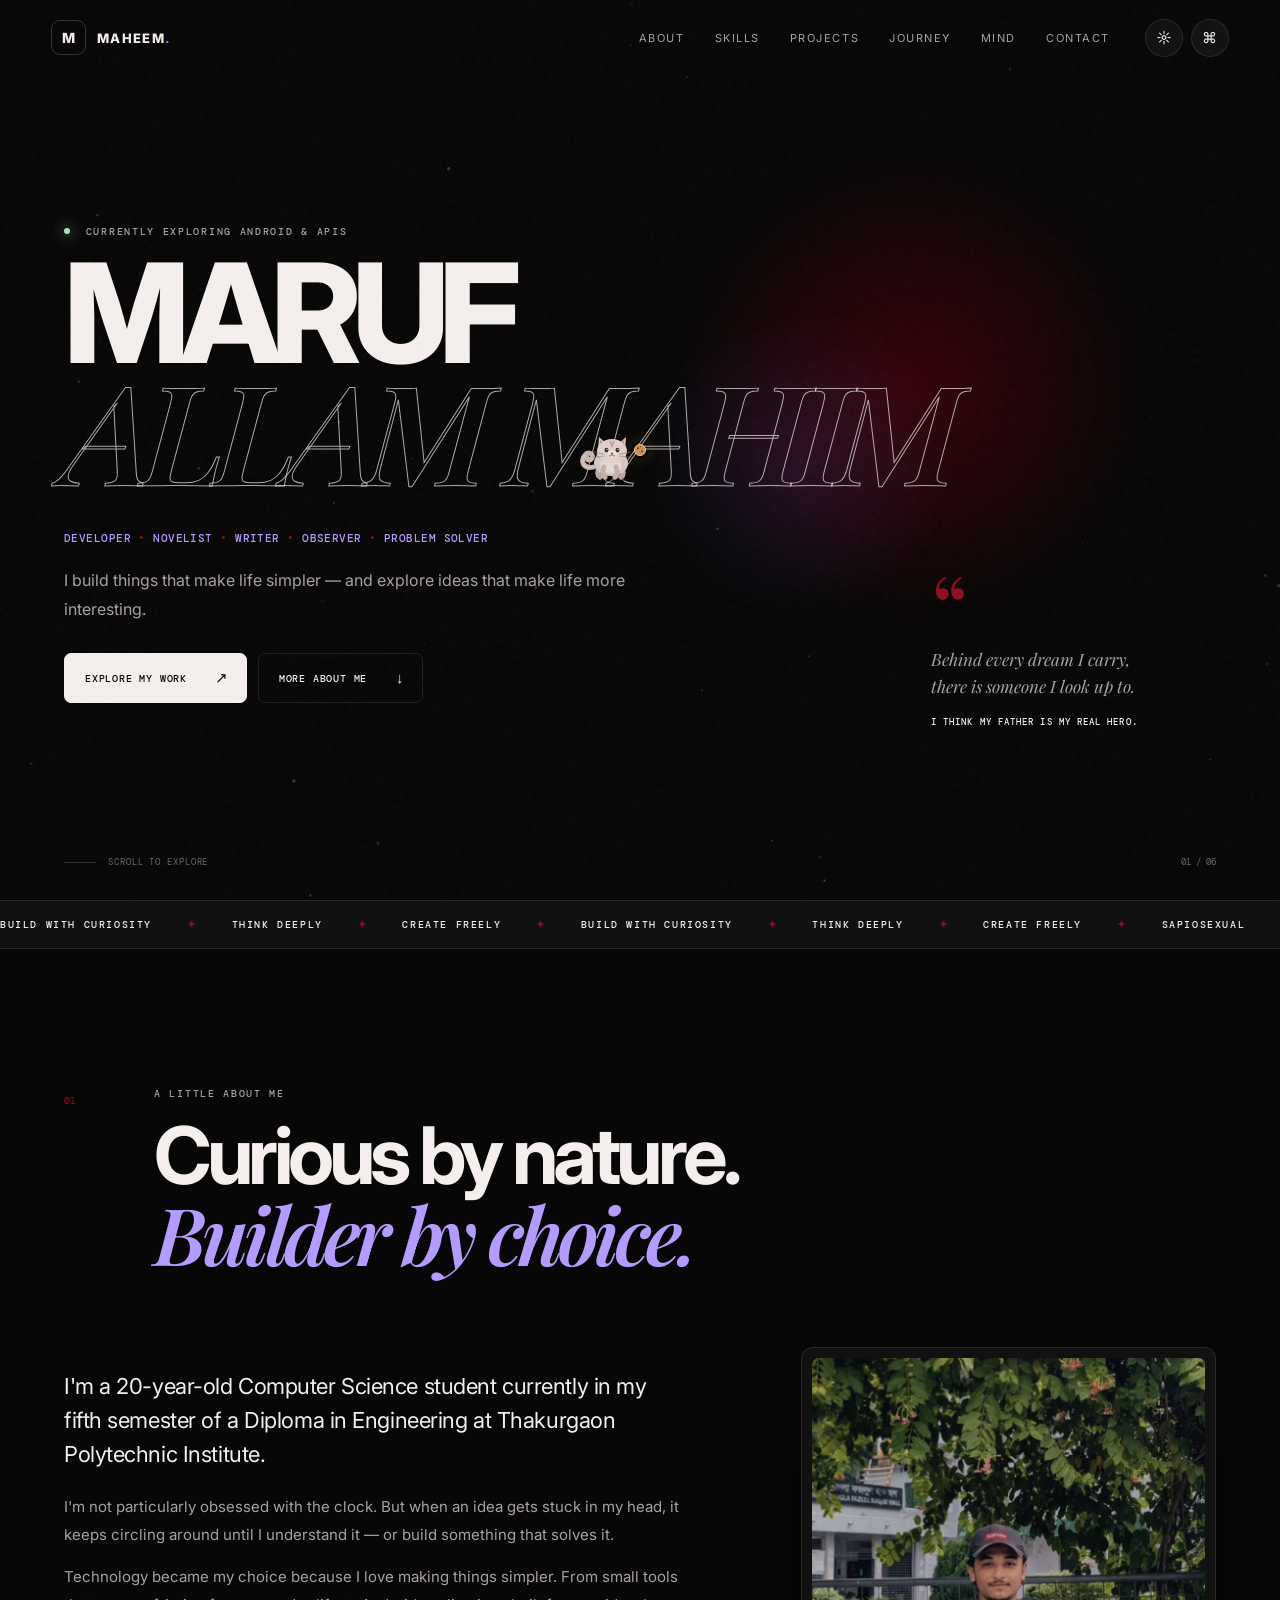
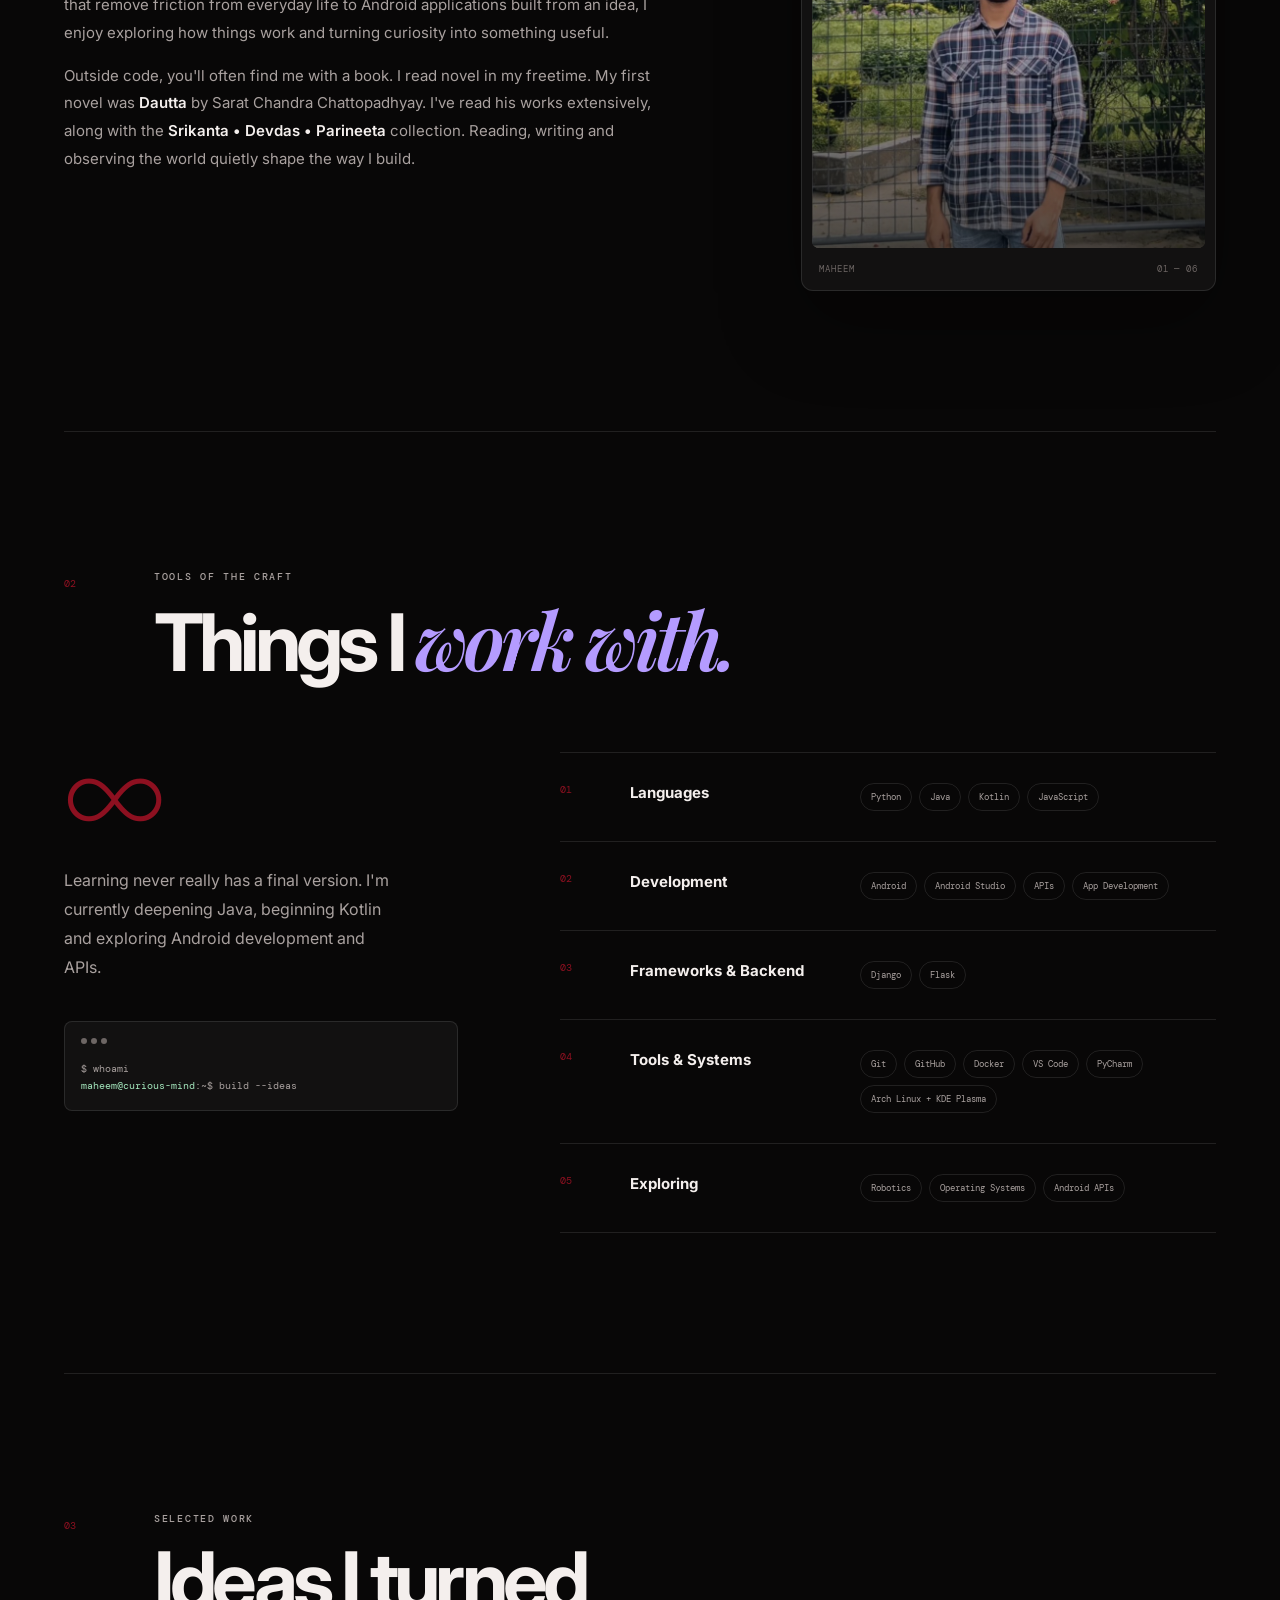
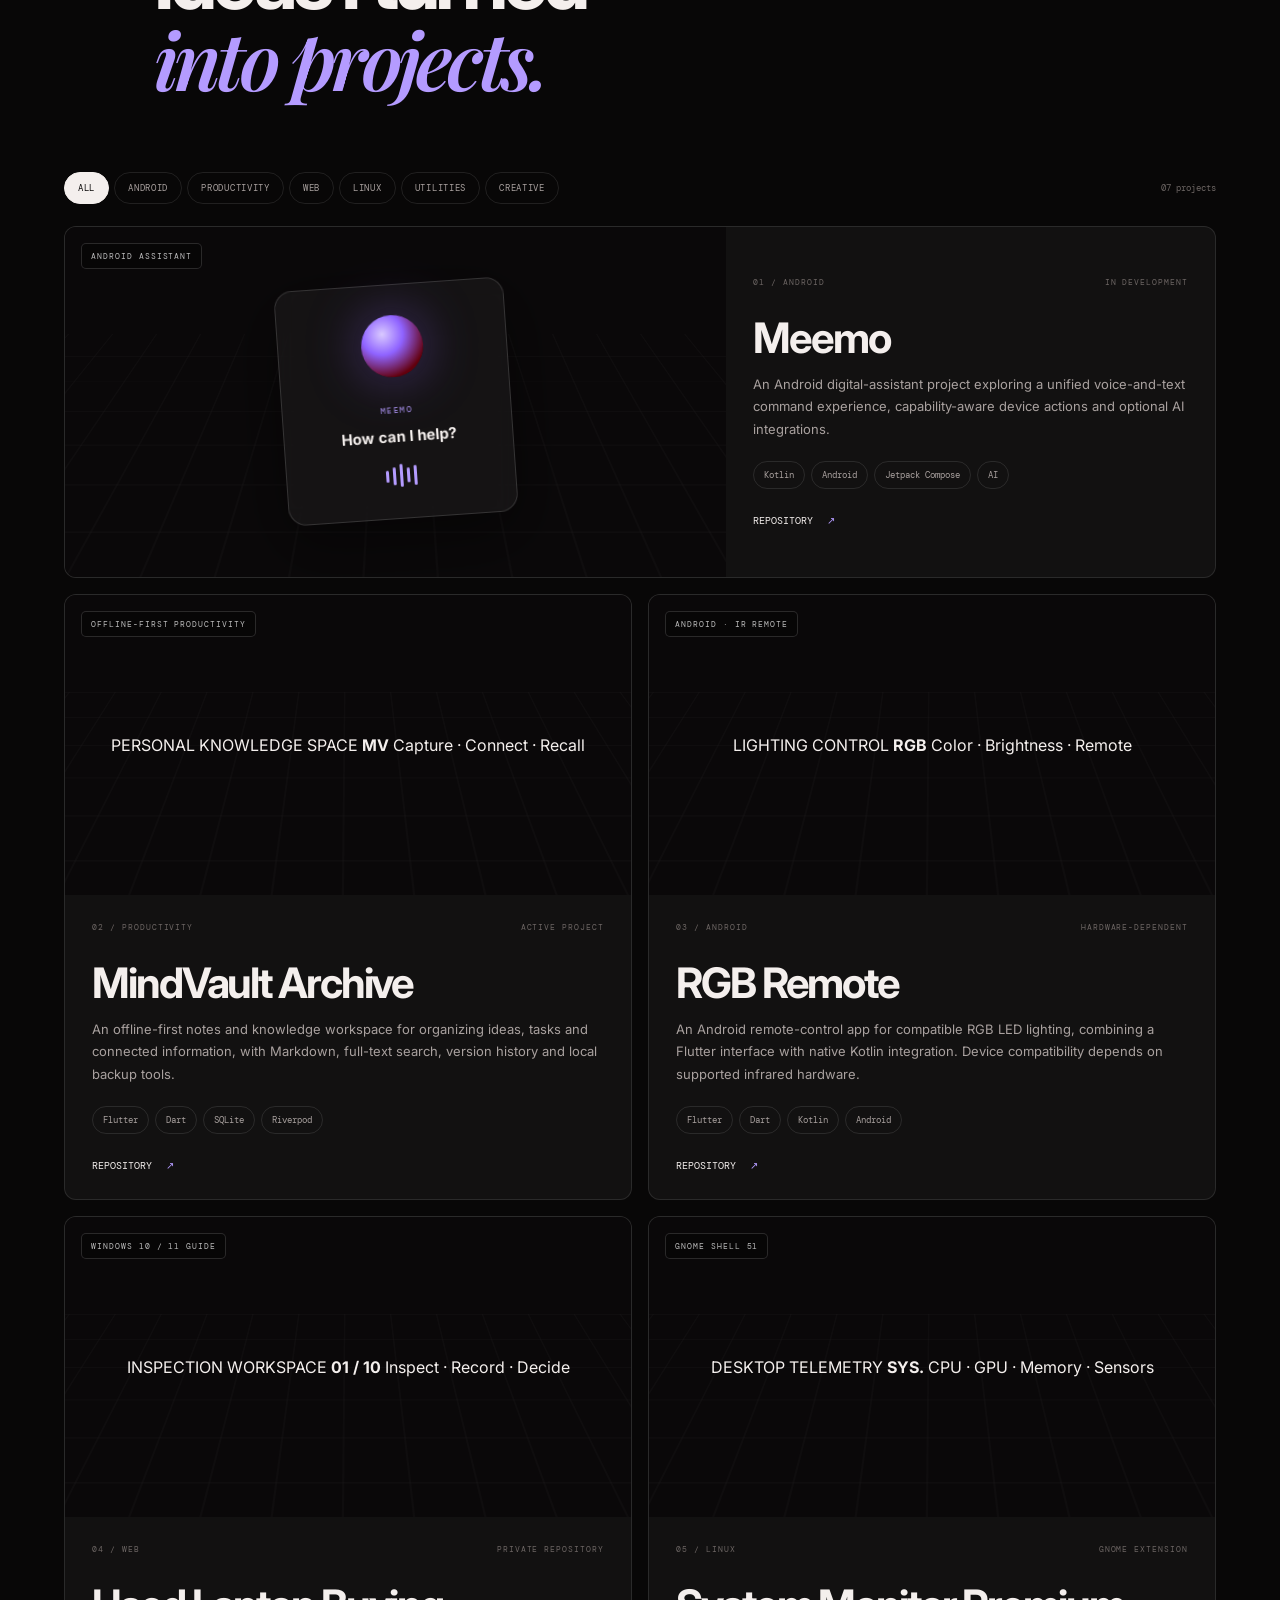
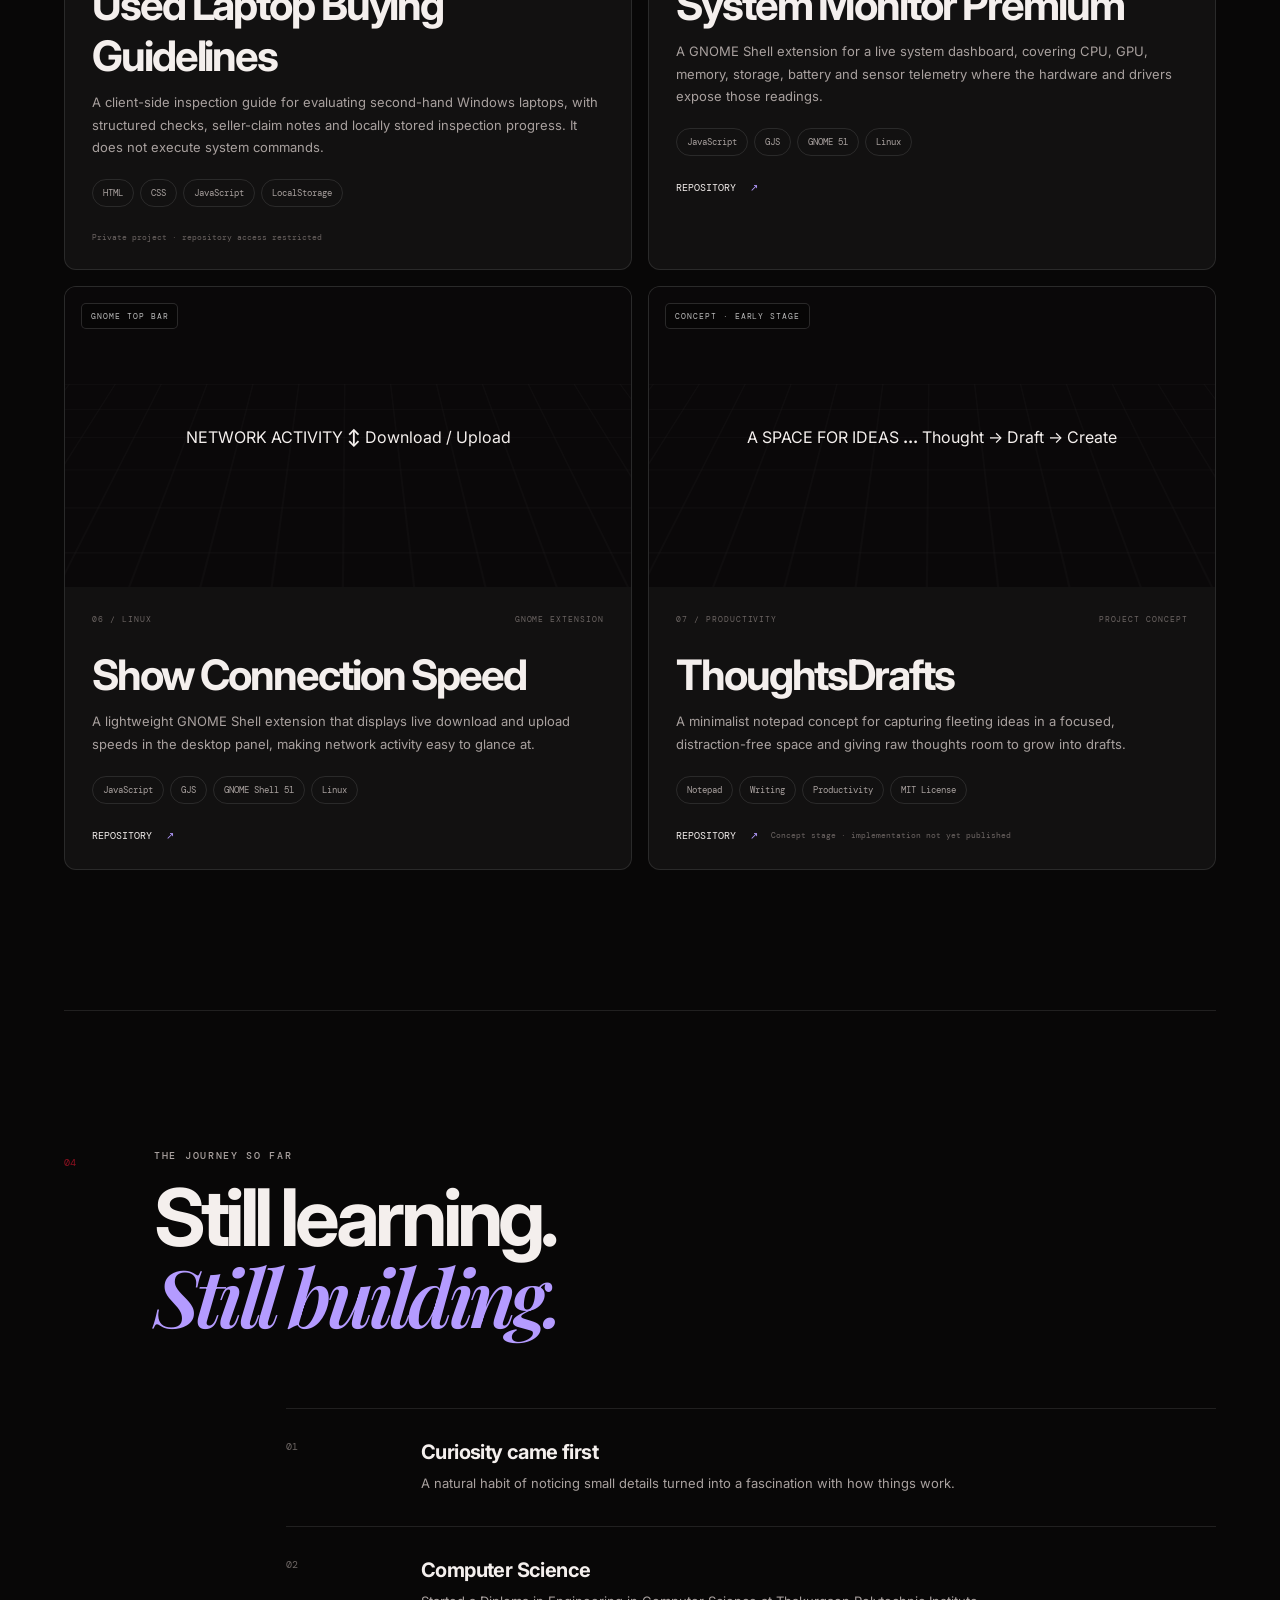
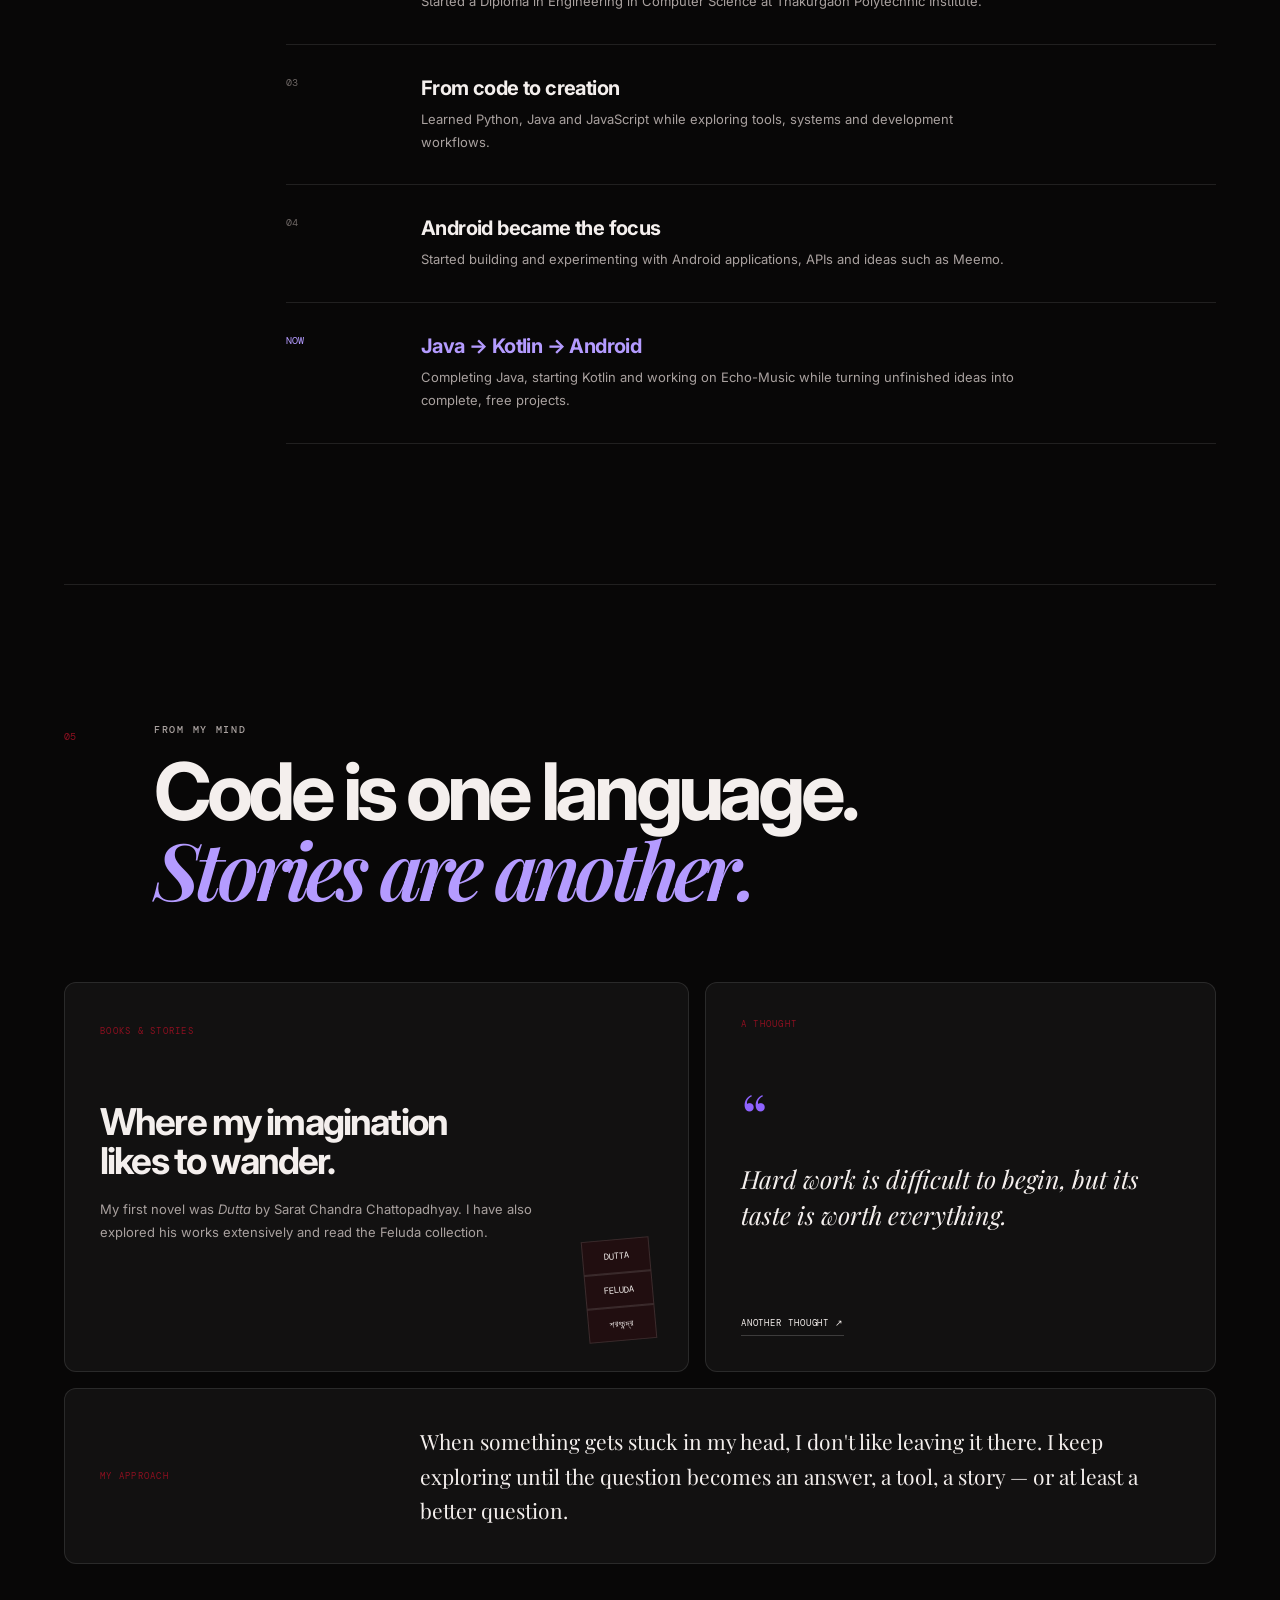
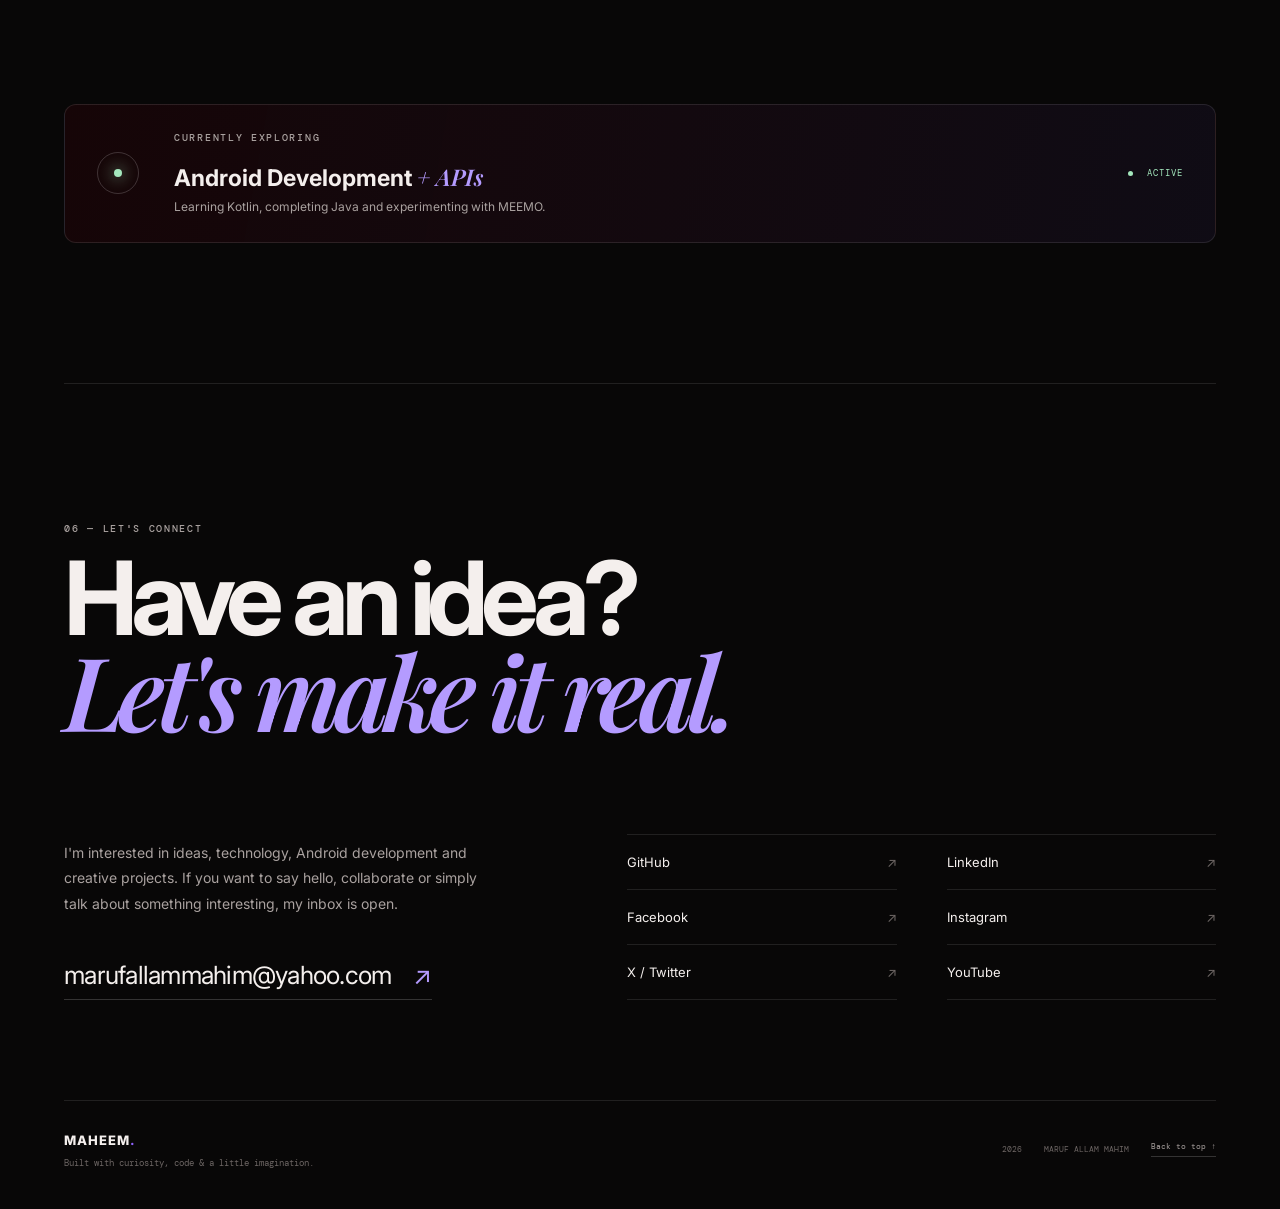
==== commit b3005f17: "Update portfolio with seven verified project cards" ====
--- a/index.html
+++ b/index.html
@@ -351,229 +351,173 @@
       </div>
 
       <div class="project-toolbar reveal">
-
         <div class="filters" role="group" aria-label="Project filters">
-
-          <button class="filter active" data-filter="all">
-            All
-          </button>
-
-          <button class="filter" data-filter="android">
-            Android
-          </button>
-
-          <button class="filter" data-filter="creative">
-            Creative
-          </button>
-
-          <button class="filter" data-filter="experimental">
-            Experimental
-          </button>
-
-        </div>
-
-        <span class="project-count" id="projectCount">
-          02 projects
-        </span>
-
+          <button class="filter active" data-filter="all">All</button>
+          <button class="filter" data-filter="android">Android</button>
+          <button class="filter" data-filter="productivity">Productivity</button>
+          <button class="filter" data-filter="web">Web</button>
+          <button class="filter" data-filter="linux">Linux</button>
+          <button class="filter" data-filter="utility">Utilities</button>
+          <button class="filter" data-filter="creative">Creative</button>
+        </div>
+        <span class="project-count" id="projectCount">07 projects</span>
       </div>
 
       <div class="projects-grid" id="projectsGrid">
 
-        <article
-          class="project-card featured reveal"
-          data-category="android experimental"
-        >
-
-          <div class="project-visual meemo-visual">
-
+        <article class="project-card featured reveal" data-category="android experimental">
+          <div class="project-visual meemo-visual" aria-hidden="true">
             <div class="visual-grid"></div>
-
             <div class="assistant-ui">
-
               <span class="assistant-orb"></span>
-
               <small>MEEMO</small>
-
               <strong>How can I help?</strong>
-
-              <div class="assistant-wave">
-                <i></i>
-                <i></i>
-                <i></i>
-                <i></i>
-                <i></i>
-              </div>
-
-            </div>
-
-            <span class="project-label">
-              FEATURED PROJECT
-            </span>
-
-          </div>
-
+              <div class="assistant-wave"><i></i><i></i><i></i><i></i><i></i></div>
+            </div>
+            <span class="project-label">ANDROID ASSISTANT</span>
+          </div>
           <div class="project-info">
-
-            <div class="project-top">
-              <span>01 / ANDROID</span>
-              <span>EXPLORING</span>
-            </div>
-
+            <div class="project-top"><span>01 / ANDROID</span><span>IN DEVELOPMENT</span></div>
             <h3>Meemo</h3>
-
-            <p>
-              An Android Digital Assistant concept built around a simple idea: make everyday digital interactions easier, more personal and more useful.
-            </p>
-
-            <div class="project-tags">
-              <span>Android</span>
-              <span>APIs</span>
-              <span>Assistant</span>
-            </div>
-
+            <p>An Android digital-assistant project exploring a unified voice-and-text command experience, capability-aware device actions and optional AI integrations.</p>
+            <div class="project-tags"><span>Kotlin</span><span>Android</span><span>Jetpack Compose</span><span>AI</span></div>
             <div class="project-links">
-              <a href="https://github.com/marufallammahim/Meemo" <!class="disabled-link">
-                Repository <span>↗</span>
-              </a>
-
-              <span class="coming">
-                <!--Link can be added later-->
-              </span>
-            </div>
-
-          </div>
-
+              <a href="https://github.com/marufallammahim/Meemo" target="_blank" rel="noopener noreferrer">Repository <span>↗</span></a>
+            </div>
+          </div>
         </article>
 
-        <article
-          class="project-card reveal reveal-delay"
-          data-category="android experimental"
-        >
-
-          <div class="project-visual echo-visual">
-
-            <div class="album">
-
-              <div class="album-core">
-                E
-              </div>
-
-              <span class="album-ring r1"></span>
-              <span class="album-ring r2"></span>
-              <span class="album-ring r3"></span>
-
-            </div>
-
-            <div class="music-bars">
-              <i></i>
-              <i></i>
-              <i></i>
-              <i></i>
-              <i></i>
-              <i></i>
-              <i></i>
-            </div>
-
-            <span class="project-label">
-              CURRENTLY BUILDING
-            </span>
-
-          </div>
-
+        <article class="project-card reveal" data-category="android productivity">
+          <div class="project-visual mindvault-visual" aria-hidden="true">
+            <div class="visual-grid"></div>
+            <div class="project-art">
+              <span class="art-kicker">PERSONAL KNOWLEDGE SPACE</span>
+              <strong class="art-mark">M<span>V</span></strong>
+              <span class="art-caption">Capture · Connect · Recall</span>
+              <div class="art-lines"><i></i><i></i><i></i></div>
+            </div>
+            <span class="project-label">OFFLINE-FIRST PRODUCTIVITY</span>
+          </div>
           <div class="project-info">
-
-            <div class="project-top">
-              <span>02 / ANDROID</span>
-              <span>EXPERIMENTAL</span>
-            </div>
-
-            <h3>Echo-Music</h3>
-
-            <p>
-              A music app experiment where I'm exploring Android application development, interfaces and API-driven experiences.
-            </p>
-
-            <div class="project-tags">
-              <span>Android</span>
-              <span>Music</span>
-              <span>APIs</span>
-            </div>
-
+            <div class="project-top"><span>02 / PRODUCTIVITY</span><span>ACTIVE PROJECT</span></div>
+            <h3>MindVault Archive</h3>
+            <p>An offline-first notes and knowledge workspace for organizing ideas, tasks and connected information, with Markdown, full-text search, version history and local backup tools.</p>
+            <div class="project-tags"><span>Flutter</span><span>Dart</span><span>SQLite</span><span>Riverpod</span></div>
             <div class="project-links">
-
-              <a href="https://github.com/EchoMusicApp/Echo-Music" <!--class="disabled-link"-->
-                Details <span>↗</span>
-              </a>
-
-              <span class="coming">
-                "Contributing to This Project"
-              </span>
-
-            </div>
-
-          </div>
-
+              <a href="https://github.com/marufallammahim/MindVaultArchive" target="_blank" rel="noopener noreferrer">Repository <span>↗</span></a>
+            </div>
+          </div>
         </article>
 
-        <article
-          class="project-card reveal"
-          data-category="creative"
-        >
-
-          <div class="project-visual documentary-visual">
-
-            <div class="film-frame">
-
-              <span>আষাঢ়ে</span>
-
-              <b>ফানুস</b>
-
-              <small>
-                A DOCUMENTARY PROJECT
-              </small>
-
-            </div>
-
-            <span class="project-label">
-              CREATIVE WORK
-            </span>
-
-          </div>
-
+        <article class="project-card reveal" data-category="android experimental">
+          <div class="project-visual rgb-visual" aria-hidden="true">
+            <div class="visual-grid"></div>
+            <div class="project-art">
+              <span class="art-kicker">LIGHTING CONTROL</span>
+              <strong class="art-mark">RGB</strong>
+              <span class="art-caption">Color · Brightness · Remote</span>
+              <div class="rgb-swatches"><i></i><i></i><i></i><i></i><i></i></div>
+            </div>
+            <span class="project-label">ANDROID · IR REMOTE</span>
+          </div>
           <div class="project-info">
-
-            <div class="project-top">
-              <span>03 / CREATIVE</span>
-              <span>STORYTELLING</span>
-            </div>
-
-            <h3>আষাঢ়ে ফানুস</h3>
-
-            <p>
-              A documentary-style creative project shaped with the spirit of a story or novel — a different side of my imagination beyond code.
-            </p>
-
-            <div class="project-tags">
-              <span>Documentary</span>
-              <span>Story</span>
-              <span>Creative</span>
-            </div>
-
+            <div class="project-top"><span>03 / ANDROID</span><span>HARDWARE-DEPENDENT</span></div>
+            <h3>RGB Remote</h3>
+            <p>An Android remote-control app for compatible RGB LED lighting, combining a Flutter interface with native Kotlin integration. Device compatibility depends on supported infrared hardware.</p>
+            <div class="project-tags"><span>Flutter</span><span>Dart</span><span>Kotlin</span><span>Android</span></div>
             <div class="project-links">
-
-              <a href="#" class="disabled-link">
-                View Project <span>↗</span>
-              </a>
-
-              <span class="coming">
-                Details can be added later
-              </span>
-
-            </div>
-
-          </div>
-
+              <a href="https://github.com/marufallammahim/RGB-Remote" target="_blank" rel="noopener noreferrer">Repository <span>↗</span></a>
+            </div>
+          </div>
+        </article>
+
+        <article class="project-card reveal" data-category="web utility">
+          <div class="project-visual laptop-visual" aria-hidden="true">
+            <div class="visual-grid"></div>
+            <div class="project-art laptop-art">
+              <span class="art-kicker">INSPECTION WORKSPACE</span>
+              <strong class="art-mark">01<span> / 10</span></strong>
+              <span class="art-caption">Inspect · Record · Decide</span>
+              <div class="laptop-screen"><i></i><i></i><i></i></div>
+            </div>
+            <span class="project-label">WINDOWS 10 / 11 GUIDE</span>
+          </div>
+          <div class="project-info">
+            <div class="project-top"><span>04 / WEB</span><span>PRIVATE REPOSITORY</span></div>
+            <h3>Used Laptop Buying Guidelines</h3>
+            <p>A client-side inspection guide for evaluating second-hand Windows laptops, with structured checks, seller-claim notes and locally stored inspection progress. It does not execute system commands.</p>
+            <div class="project-tags"><span>HTML</span><span>CSS</span><span>JavaScript</span><span>LocalStorage</span></div>
+            <div class="project-links">
+              <span class="coming">Private project · repository access restricted</span>
+            </div>
+          </div>
+        </article>
+
+        <article class="project-card reveal" data-category="linux utility">
+          <div class="project-visual monitor-visual" aria-hidden="true">
+            <div class="visual-grid"></div>
+            <div class="project-art">
+              <span class="art-kicker">DESKTOP TELEMETRY</span>
+              <strong class="art-mark">SYS<span>.</span></strong>
+              <span class="art-caption">CPU · GPU · Memory · Sensors</span>
+              <div class="monitor-bars"><i></i><i></i><i></i><i></i><i></i><i></i></div>
+            </div>
+            <span class="project-label">GNOME SHELL 51</span>
+          </div>
+          <div class="project-info">
+            <div class="project-top"><span>05 / LINUX</span><span>GNOME EXTENSION</span></div>
+            <h3>System Monitor Premium</h3>
+            <p>A GNOME Shell extension for a live system dashboard, covering CPU, GPU, memory, storage, battery and sensor telemetry where the hardware and drivers expose those readings.</p>
+            <div class="project-tags"><span>JavaScript</span><span>GJS</span><span>GNOME 51</span><span>Linux</span></div>
+            <div class="project-links">
+              <a href="https://github.com/marufallammahim/System-Monitor-Premium" target="_blank" rel="noopener noreferrer">Repository <span>↗</span></a>
+            </div>
+          </div>
+        </article>
+
+        <article class="project-card reveal" data-category="linux utility">
+          <div class="project-visual speed-visual" aria-hidden="true">
+            <div class="visual-grid"></div>
+            <div class="project-art">
+              <span class="art-kicker">NETWORK ACTIVITY</span>
+              <strong class="art-mark">↕</strong>
+              <span class="art-caption">Download / Upload</span>
+              <div class="speed-wave"><i></i><i></i><i></i><i></i><i></i><i></i><i></i></div>
+            </div>
+            <span class="project-label">GNOME TOP BAR</span>
+          </div>
+          <div class="project-info">
+            <div class="project-top"><span>06 / LINUX</span><span>GNOME EXTENSION</span></div>
+            <h3>Show Connection Speed</h3>
+            <p>A lightweight GNOME Shell extension that displays live download and upload speeds in the desktop panel, making network activity easy to glance at.</p>
+            <div class="project-tags"><span>JavaScript</span><span>GJS</span><span>GNOME Shell 51</span><span>Linux</span></div>
+            <div class="project-links">
+              <a href="https://github.com/marufallammahim/Show-Connection-Speed" target="_blank" rel="noopener noreferrer">Repository <span>↗</span></a>
+            </div>
+          </div>
+        </article>
+
+        <article class="project-card reveal" data-category="productivity creative">
+          <div class="project-visual thoughts-visual" aria-hidden="true">
+            <div class="visual-grid"></div>
+            <div class="project-art">
+              <span class="art-kicker">A SPACE FOR IDEAS</span>
+              <strong class="art-mark">...</strong>
+              <span class="art-caption">Thought → Draft → Create</span>
+              <div class="thought-lines"><i></i><i></i><i></i></div>
+            </div>
+            <span class="project-label">CONCEPT · EARLY STAGE</span>
+          </div>
+          <div class="project-info">
+            <div class="project-top"><span>07 / PRODUCTIVITY</span><span>PROJECT CONCEPT</span></div>
+            <h3>ThoughtsDrafts</h3>
+            <p>A minimalist notepad concept for capturing fleeting ideas in a focused, distraction-free space and giving raw thoughts room to grow into drafts.</p>
+            <div class="project-tags"><span>Notepad</span><span>Writing</span><span>Productivity</span><span>MIT License</span></div>
+            <div class="project-links">
+              <a href="https://github.com/marufallammahim/ThoughtsDrafts" target="_blank" rel="noopener noreferrer">Repository <span>↗</span></a>
+              <span class="coming">Concept stage · implementation not yet published</span>
+            </div>
+          </div>
         </article>
 
       </div>
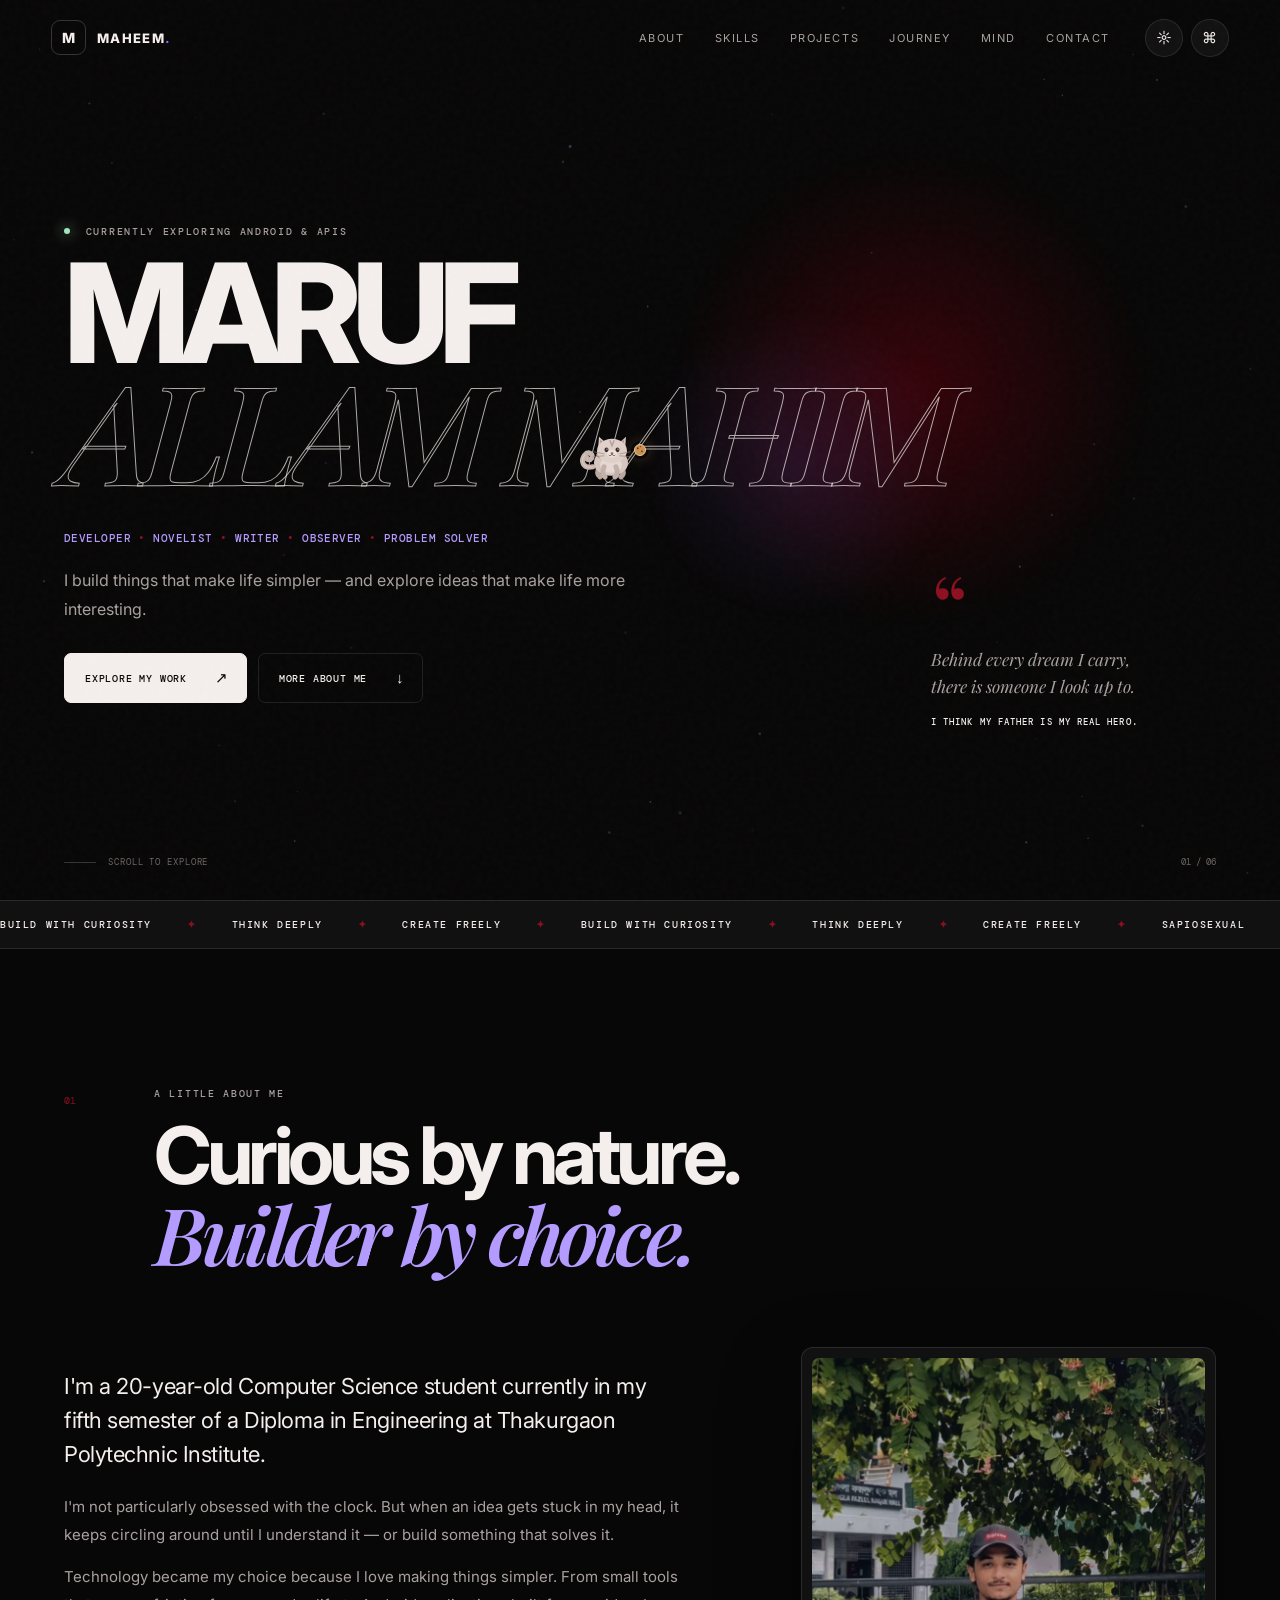
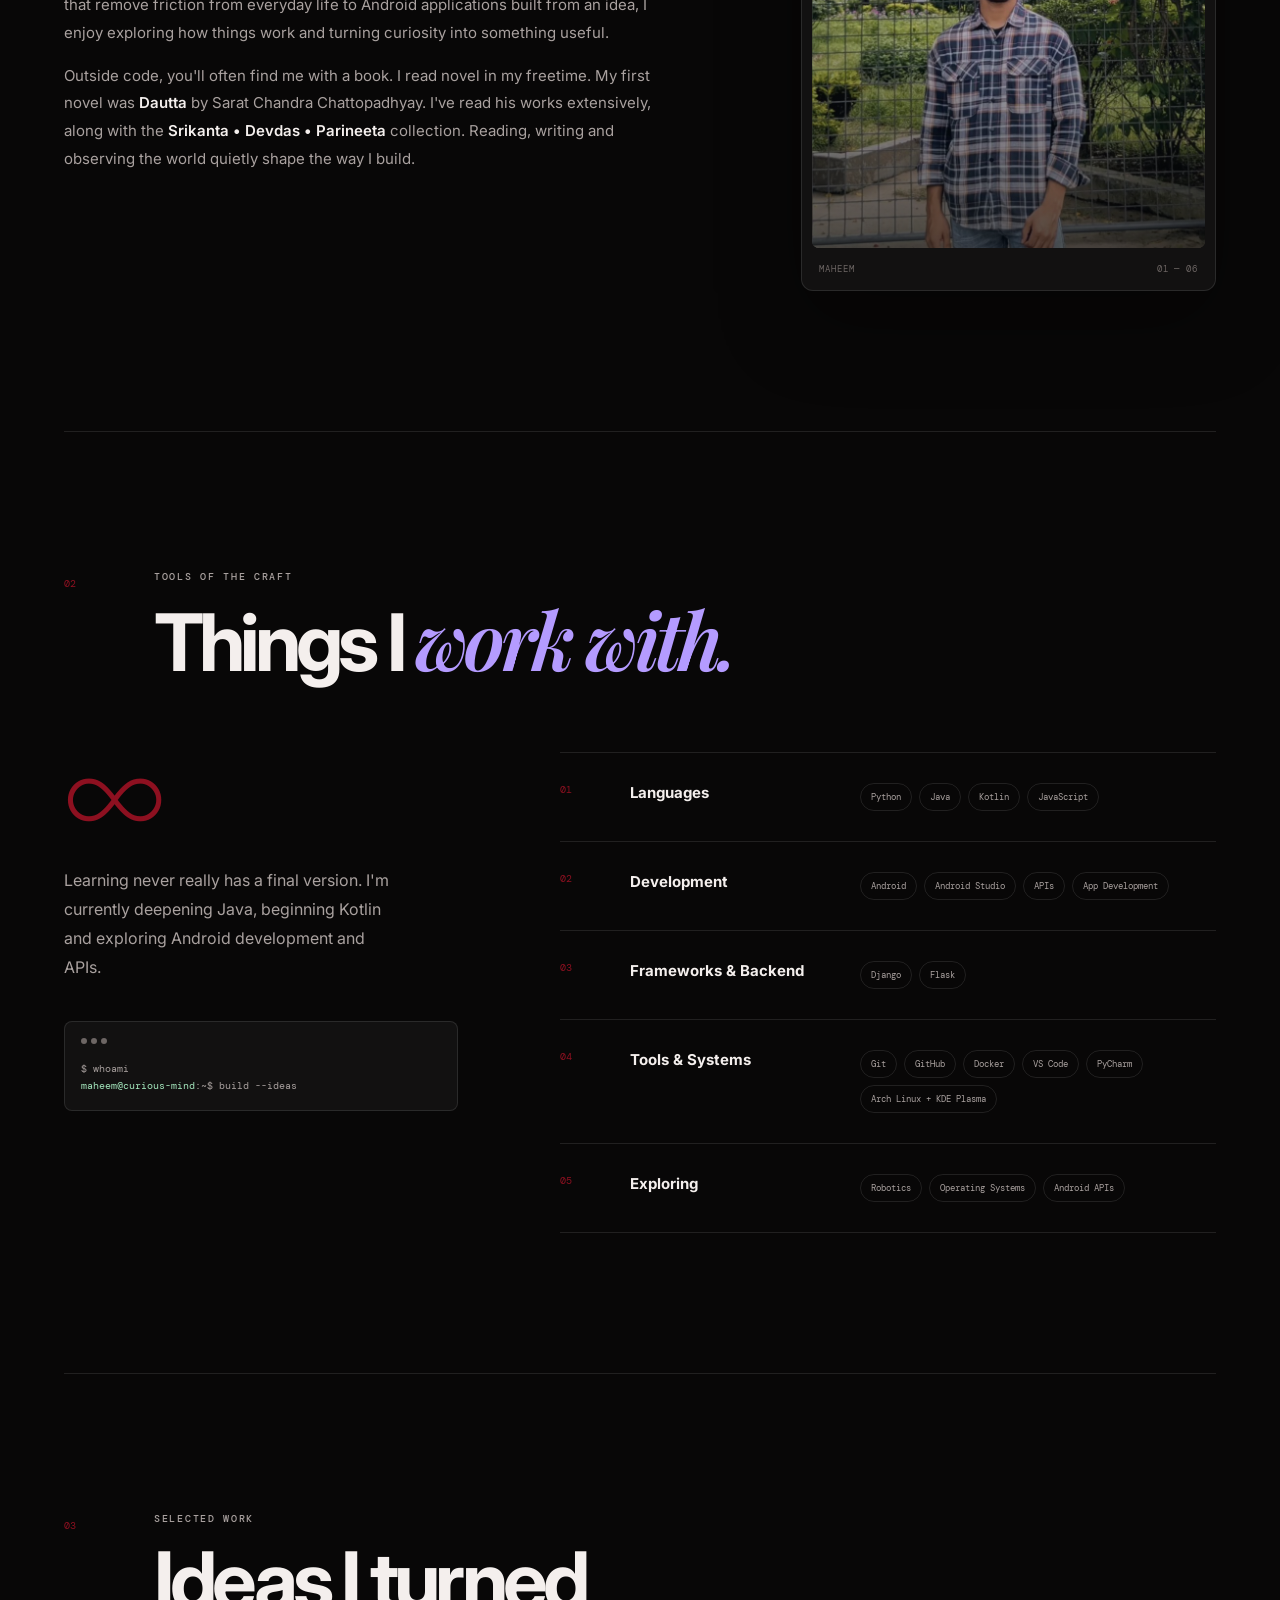
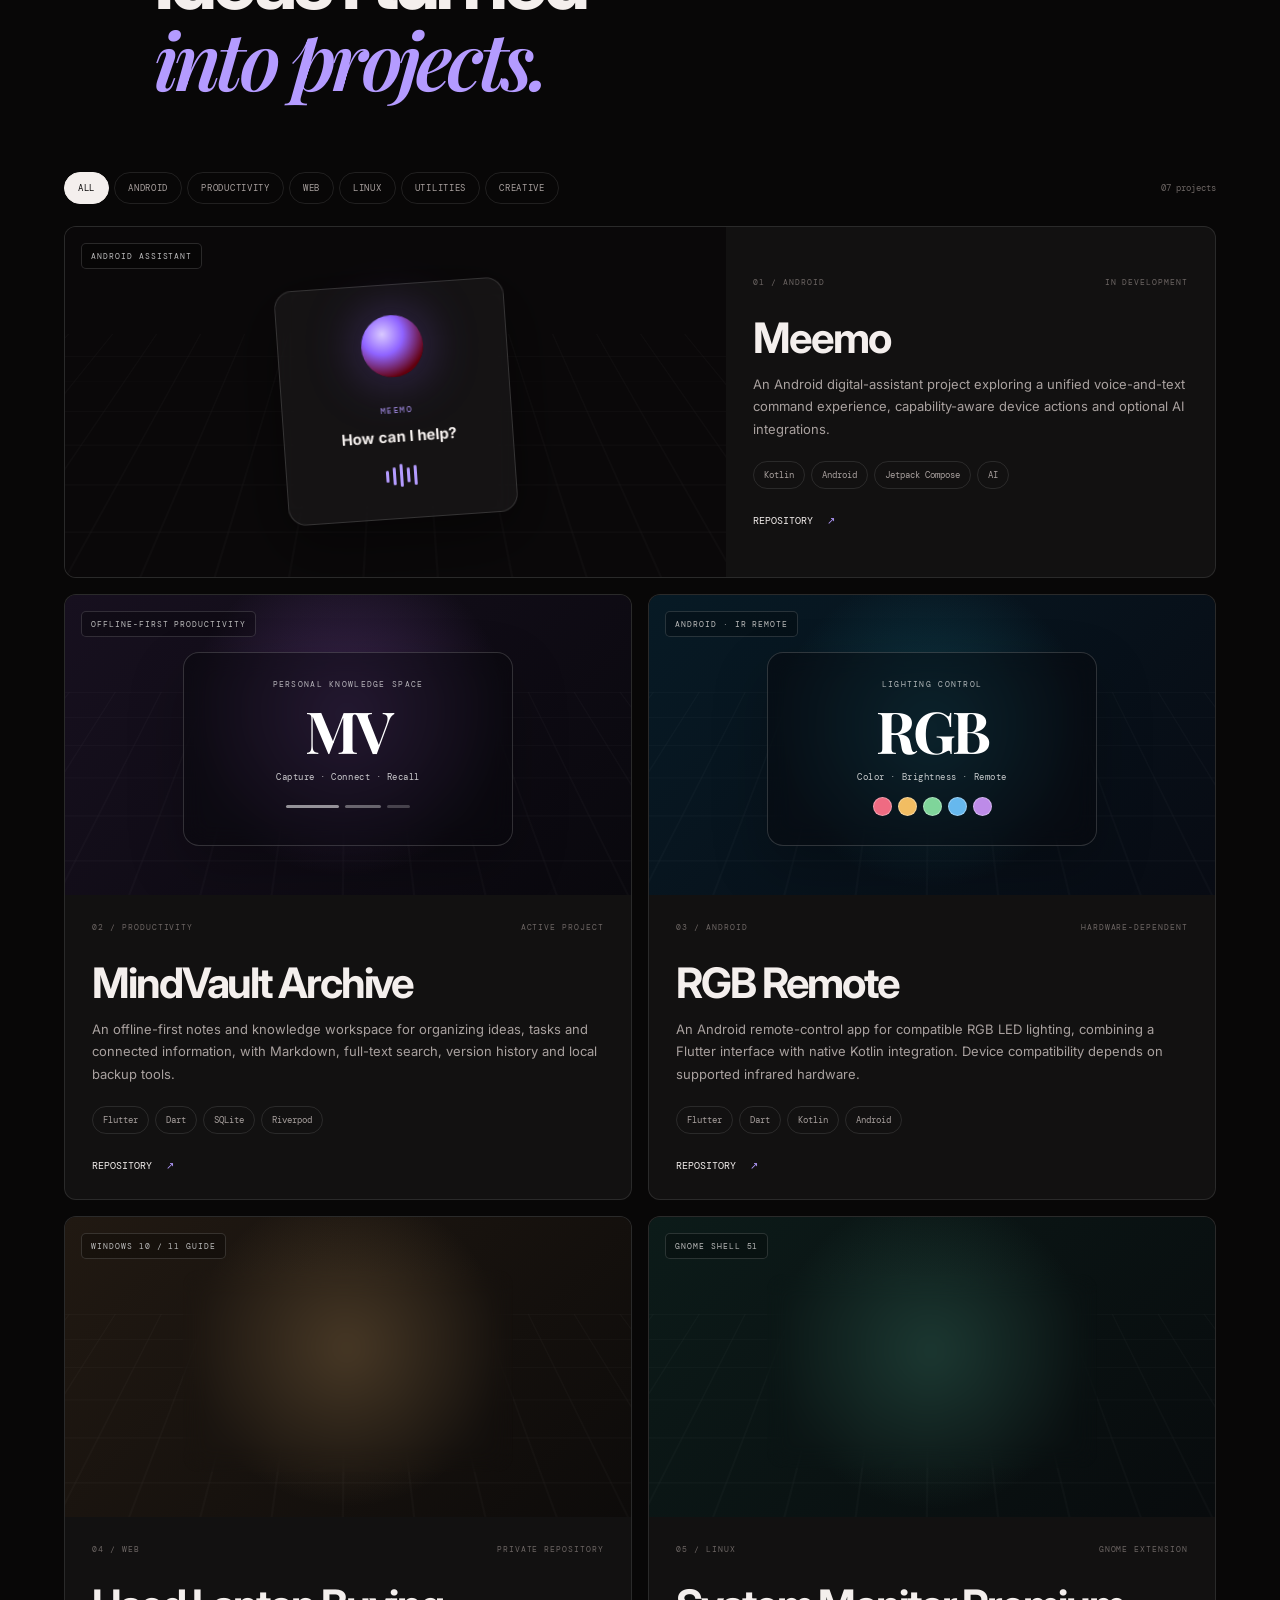
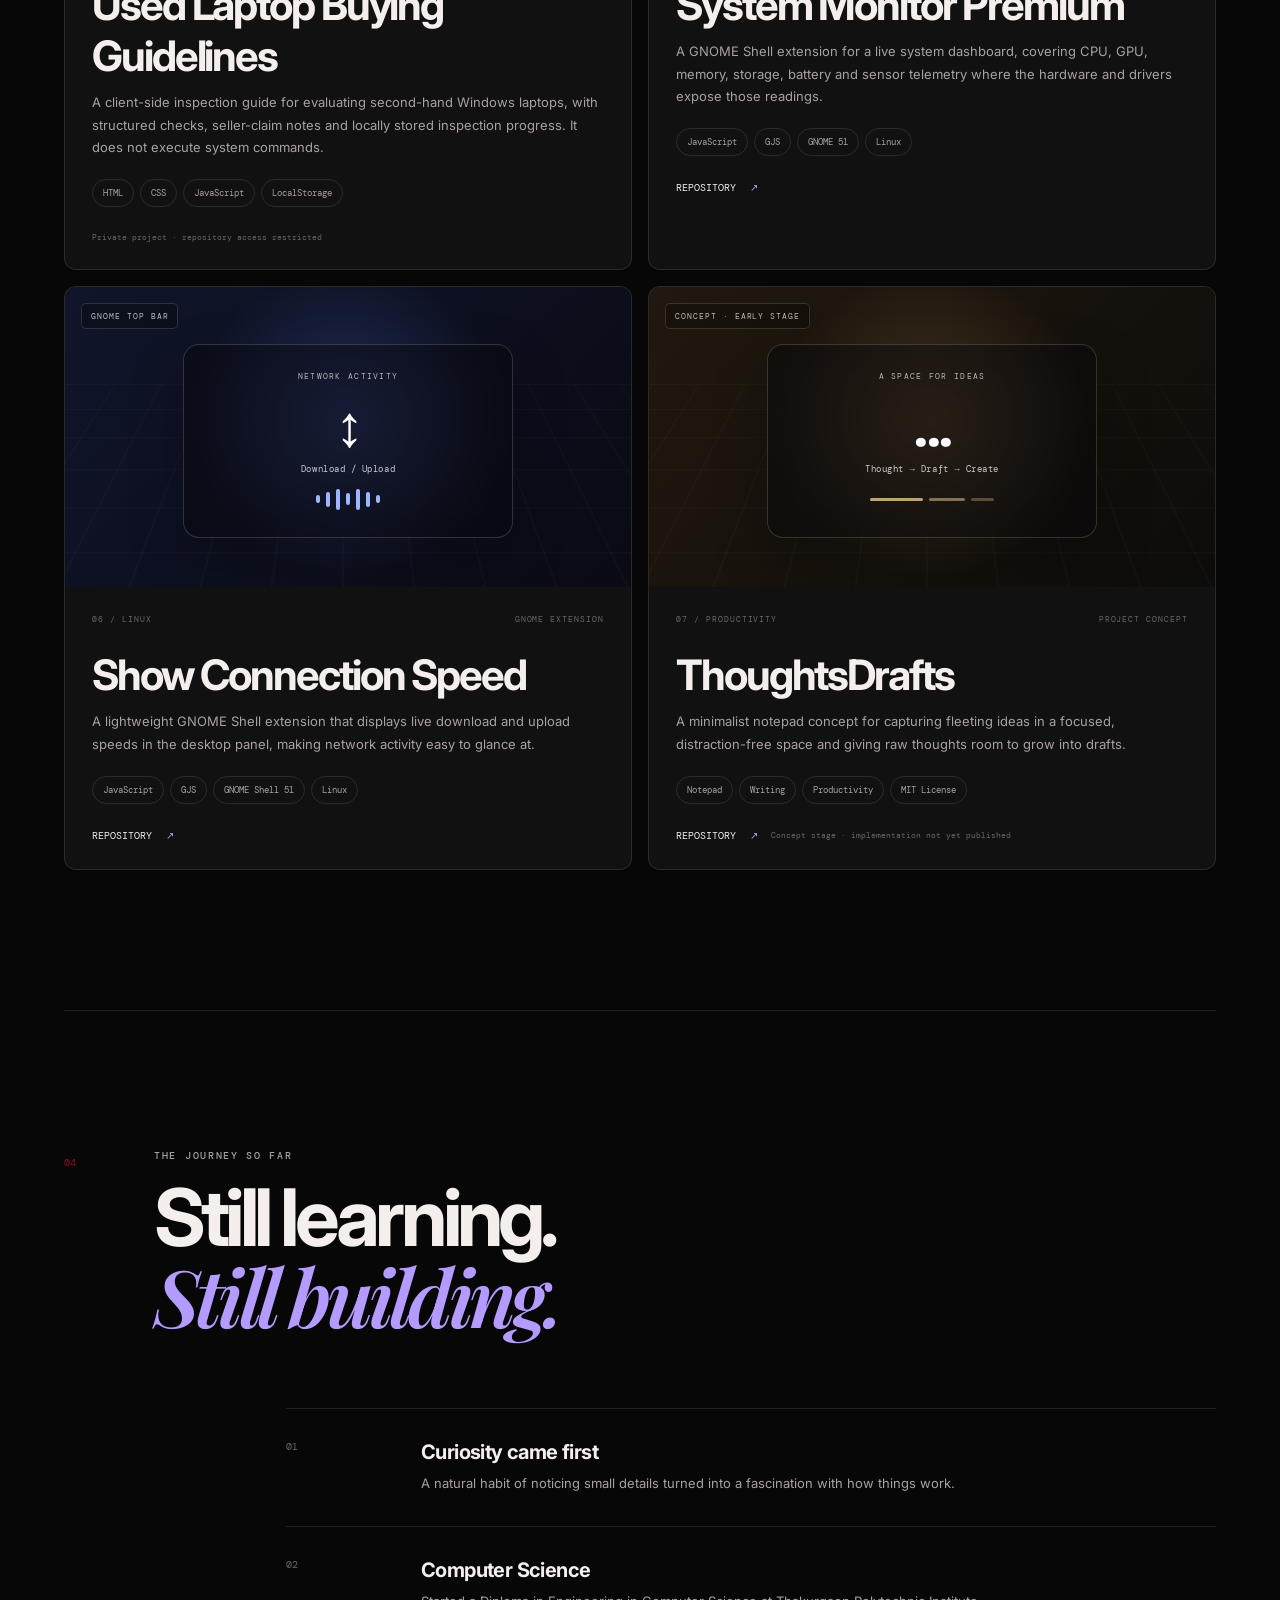
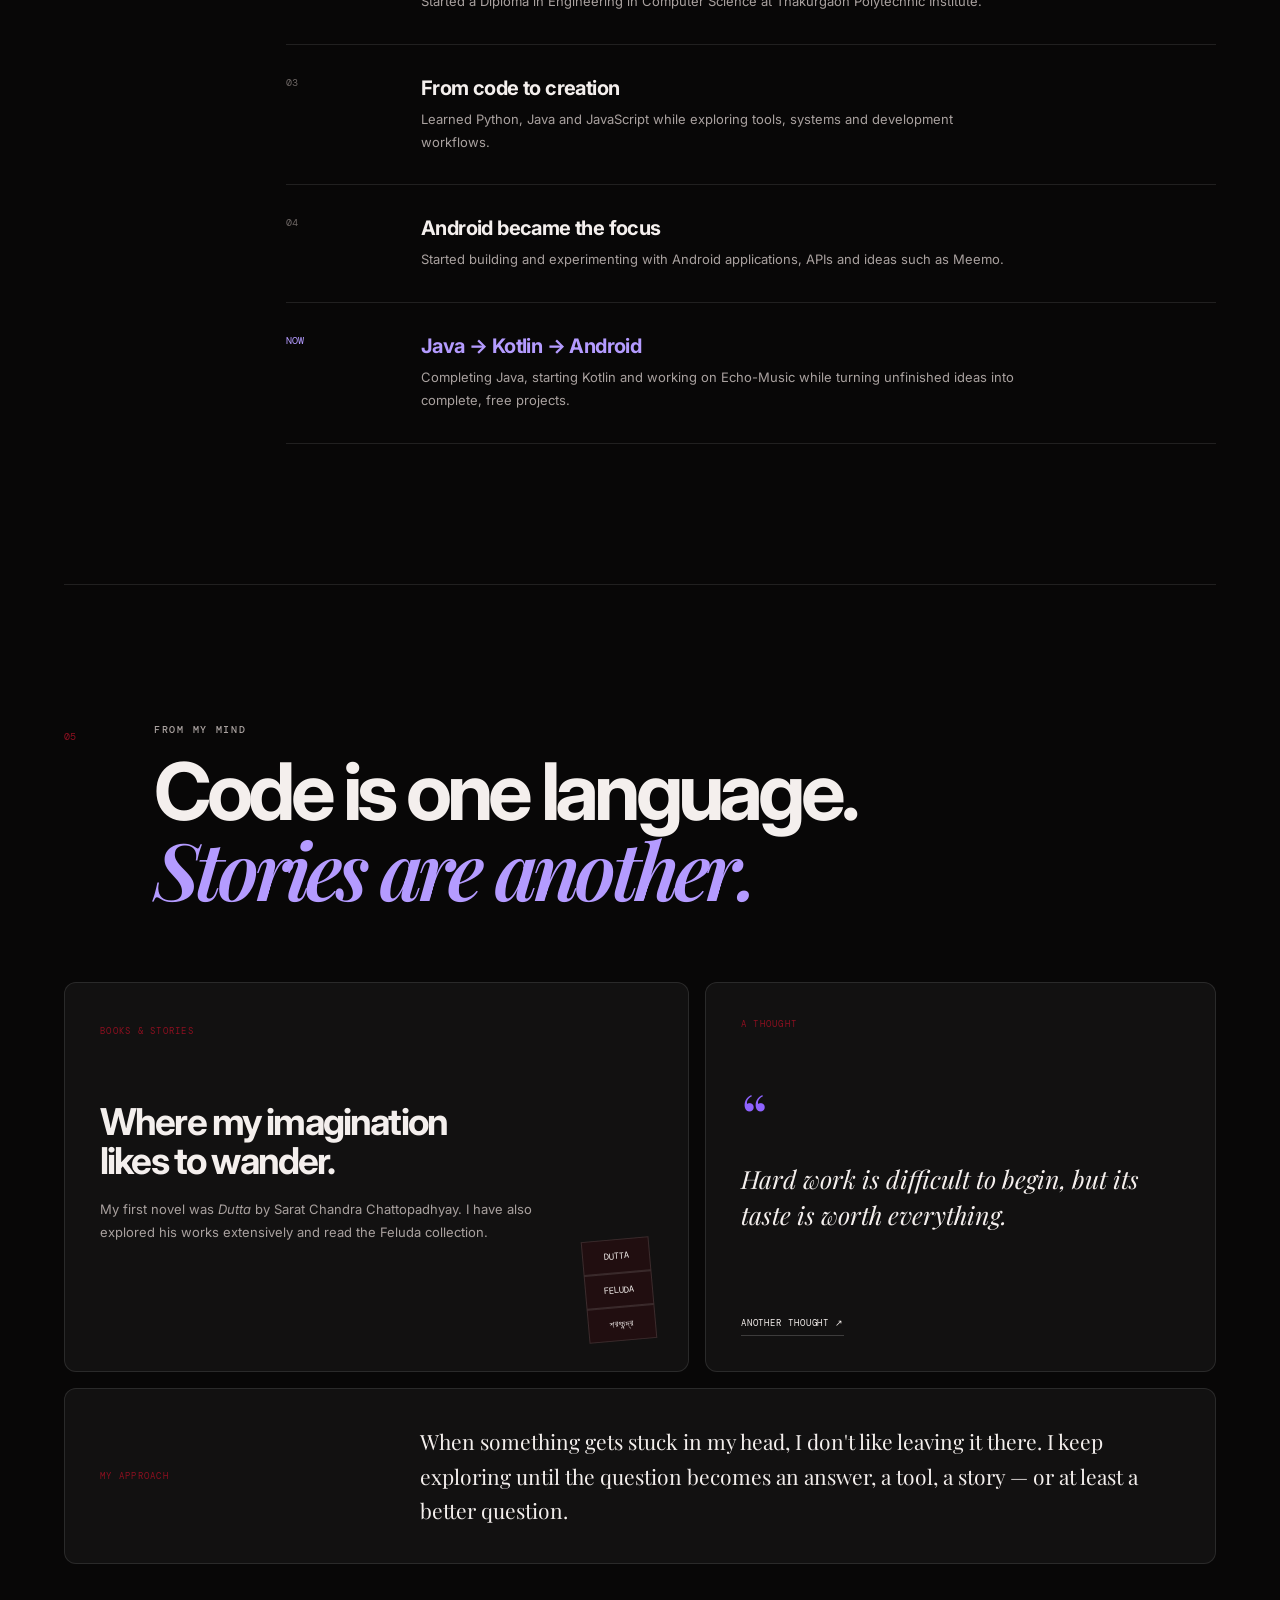
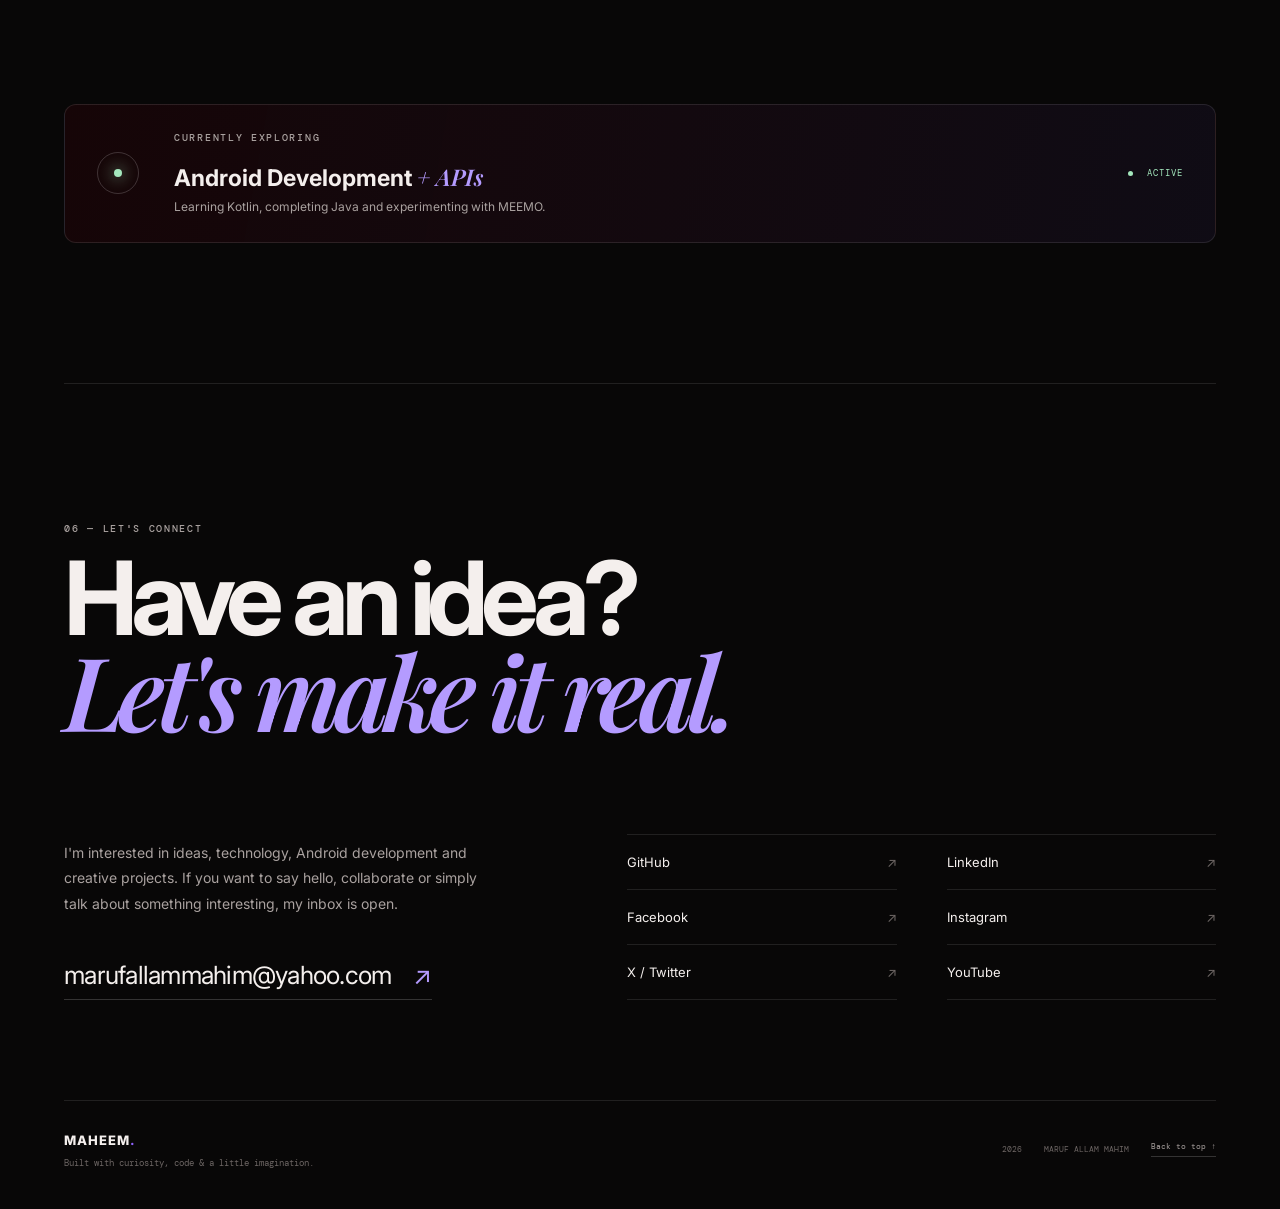
==== commit a210224b: "Polish MindVault project artwork typography" ====
--- a/index.html
+++ b/index.html
@@ -392,7 +392,7 @@
             <div class="visual-grid"></div>
             <div class="project-art">
               <span class="art-kicker">PERSONAL KNOWLEDGE SPACE</span>
-              <strong class="art-mark">M<span>V</span></strong>
+              <strong class="art-mark">MV</strong>
               <span class="art-caption">Capture · Connect · Recall</span>
               <div class="art-lines"><i></i><i></i><i></i></div>
             </div>
--- a/css/style.css
+++ b/css/style.css
@@ -3364,3 +3364,198 @@
     right: -25%;
   }
 }
+
+
+/* =========================================================
+   ADDITIONAL PROJECT ARTWORK — consistent with the existing
+   project-card system; decorative visuals remain lightweight.
+   ========================================================= */
+
+.project-art {
+  position: relative;
+  z-index: 1;
+  width: min(78%, 330px);
+  min-height: 190px;
+  padding: 26px 24px;
+  display: flex;
+  flex-direction: column;
+  align-items: center;
+  justify-content: center;
+  gap: 12px;
+  border: 1px solid rgba(255,255,255,.16);
+  border-radius: 16px;
+  background: rgba(8, 8, 12, .46);
+  box-shadow: 0 22px 55px rgba(0,0,0,.24);
+  backdrop-filter: blur(12px);
+  text-align: center;
+  transform: translateY(4px);
+}
+
+.art-kicker {
+  color: rgba(255,255,255,.68);
+  font: 8px "DM Mono", monospace;
+  letter-spacing: .16em;
+  text-transform: uppercase;
+}
+
+.art-mark {
+  color: #fff;
+  font: 700 clamp(40px, 5vw, 58px) "Playfair Display", serif;
+  line-height: 1;
+  letter-spacing: -.06em;
+}
+
+.art-mark span {
+  color: var(--accent, #d8b6a3);
+}
+
+.art-caption {
+  color: rgba(255,255,255,.78);
+  font: 9px "DM Mono", monospace;
+  letter-spacing: .06em;
+}
+
+.art-lines,
+.thought-lines,
+.monitor-bars,
+.speed-wave,
+.rgb-swatches,
+.laptop-screen {
+  width: min(100%, 190px);
+  height: 24px;
+  display: flex;
+  align-items: center;
+  justify-content: center;
+  gap: 6px;
+}
+
+.art-lines i,
+.thought-lines i {
+  display: block;
+  height: 3px;
+  width: 28%;
+  border-radius: 9px;
+  background: rgba(255,255,255,.55);
+}
+
+.art-lines i:nth-child(2),
+.thought-lines i:nth-child(2) { width: 19%; opacity: .65; }
+.art-lines i:nth-child(3),
+.thought-lines i:nth-child(3) { width: 12%; opacity: .4; }
+
+.mindvault-visual {
+  background: radial-gradient(circle at 50% 40%, rgba(149,91,196,.34), transparent 48%), linear-gradient(135deg,#17101f,#09080d);
+  --accent: #d8b6ff;
+}
+
+.rgb-visual {
+  background: radial-gradient(circle at 50% 45%, rgba(37,180,205,.25), transparent 48%), linear-gradient(135deg,#071a25,#080b13);
+  --accent: #77e6ef;
+}
+
+.rgb-swatches i {
+  width: 19px;
+  height: 19px;
+  border-radius: 50%;
+  border: 1px solid rgba(255,255,255,.35);
+  background: #ef6b82;
+}
+.rgb-swatches i:nth-child(2) { background: #f2bd62; }
+.rgb-swatches i:nth-child(3) { background: #7fd59a; }
+.rgb-swatches i:nth-child(4) { background: #66b8ee; }
+.rgb-swatches i:nth-child(5) { background: #bd8be8; }
+
+.laptop-visual {
+  background: radial-gradient(circle at 50% 44%, rgba(214,168,105,.25), transparent 48%), linear-gradient(135deg,#211912,#0d0b0a);
+  --accent: #e7c38e;
+}
+
+.art-mark span {
+  font-size: .34em;
+  letter-spacing: 0;
+  vertical-align: middle;
+}
+
+.laptop-screen {
+  position: relative;
+  width: 115px;
+  height: 32px;
+  border: 2px solid rgba(255,255,255,.62);
+  border-bottom-width: 5px;
+  border-radius: 5px 5px 2px 2px;
+}
+.laptop-screen::after {
+  content: "";
+  position: absolute;
+  left: -12px;
+  right: -12px;
+  bottom: -9px;
+  height: 3px;
+  border-radius: 0 0 8px 8px;
+  background: rgba(255,255,255,.45);
+}
+.laptop-screen i {
+  display: block;
+  width: 4px;
+  height: 4px;
+  margin: 5px 0 0 7px;
+  border-radius: 50%;
+  background: #d9b77f;
+}
+
+.monitor-visual {
+  background: radial-gradient(circle at 50% 45%, rgba(79,165,139,.25), transparent 48%), linear-gradient(135deg,#0c1b19,#080b0d);
+  --accent: #8ddfc4;
+}
+
+.monitor-bars {
+  align-items: end;
+}
+.monitor-bars i {
+  display: block;
+  width: 17px;
+  height: 8px;
+  border-radius: 3px 3px 0 0;
+  background: rgba(141,223,196,.65);
+}
+.monitor-bars i:nth-child(2) { height: 15px; }
+.monitor-bars i:nth-child(3) { height: 11px; }
+.monitor-bars i:nth-child(4) { height: 20px; }
+.monitor-bars i:nth-child(5) { height: 13px; }
+.monitor-bars i:nth-child(6) { height: 17px; }
+
+.speed-visual {
+  background: radial-gradient(circle at 50% 45%, rgba(92,120,230,.3), transparent 48%), linear-gradient(135deg,#10152b,#090a13);
+  --accent: #9eb6ff;
+}
+
+.speed-wave {
+  align-items: center;
+}
+.speed-wave i {
+  display: block;
+  width: 4px;
+  height: 8px;
+  border-radius: 8px;
+  background: #9eb6ff;
+}
+.speed-wave i:nth-child(2), .speed-wave i:nth-child(6) { height: 15px; }
+.speed-wave i:nth-child(3), .speed-wave i:nth-child(5) { height: 21px; }
+.speed-wave i:nth-child(4) { height: 12px; }
+
+.thoughts-visual {
+  background: radial-gradient(circle at 50% 45%, rgba(202,155,91,.25), transparent 48%), linear-gradient(135deg,#21190f,#0d0b09);
+  --accent: #e8c78e;
+}
+
+.thought-lines i {
+  background: rgba(232,199,142,.8);
+}
+
+@media (max-width: 620px) {
+  .project-art {
+    width: min(82%, 330px);
+    min-height: 175px;
+    padding: 22px 16px;
+  }
+}
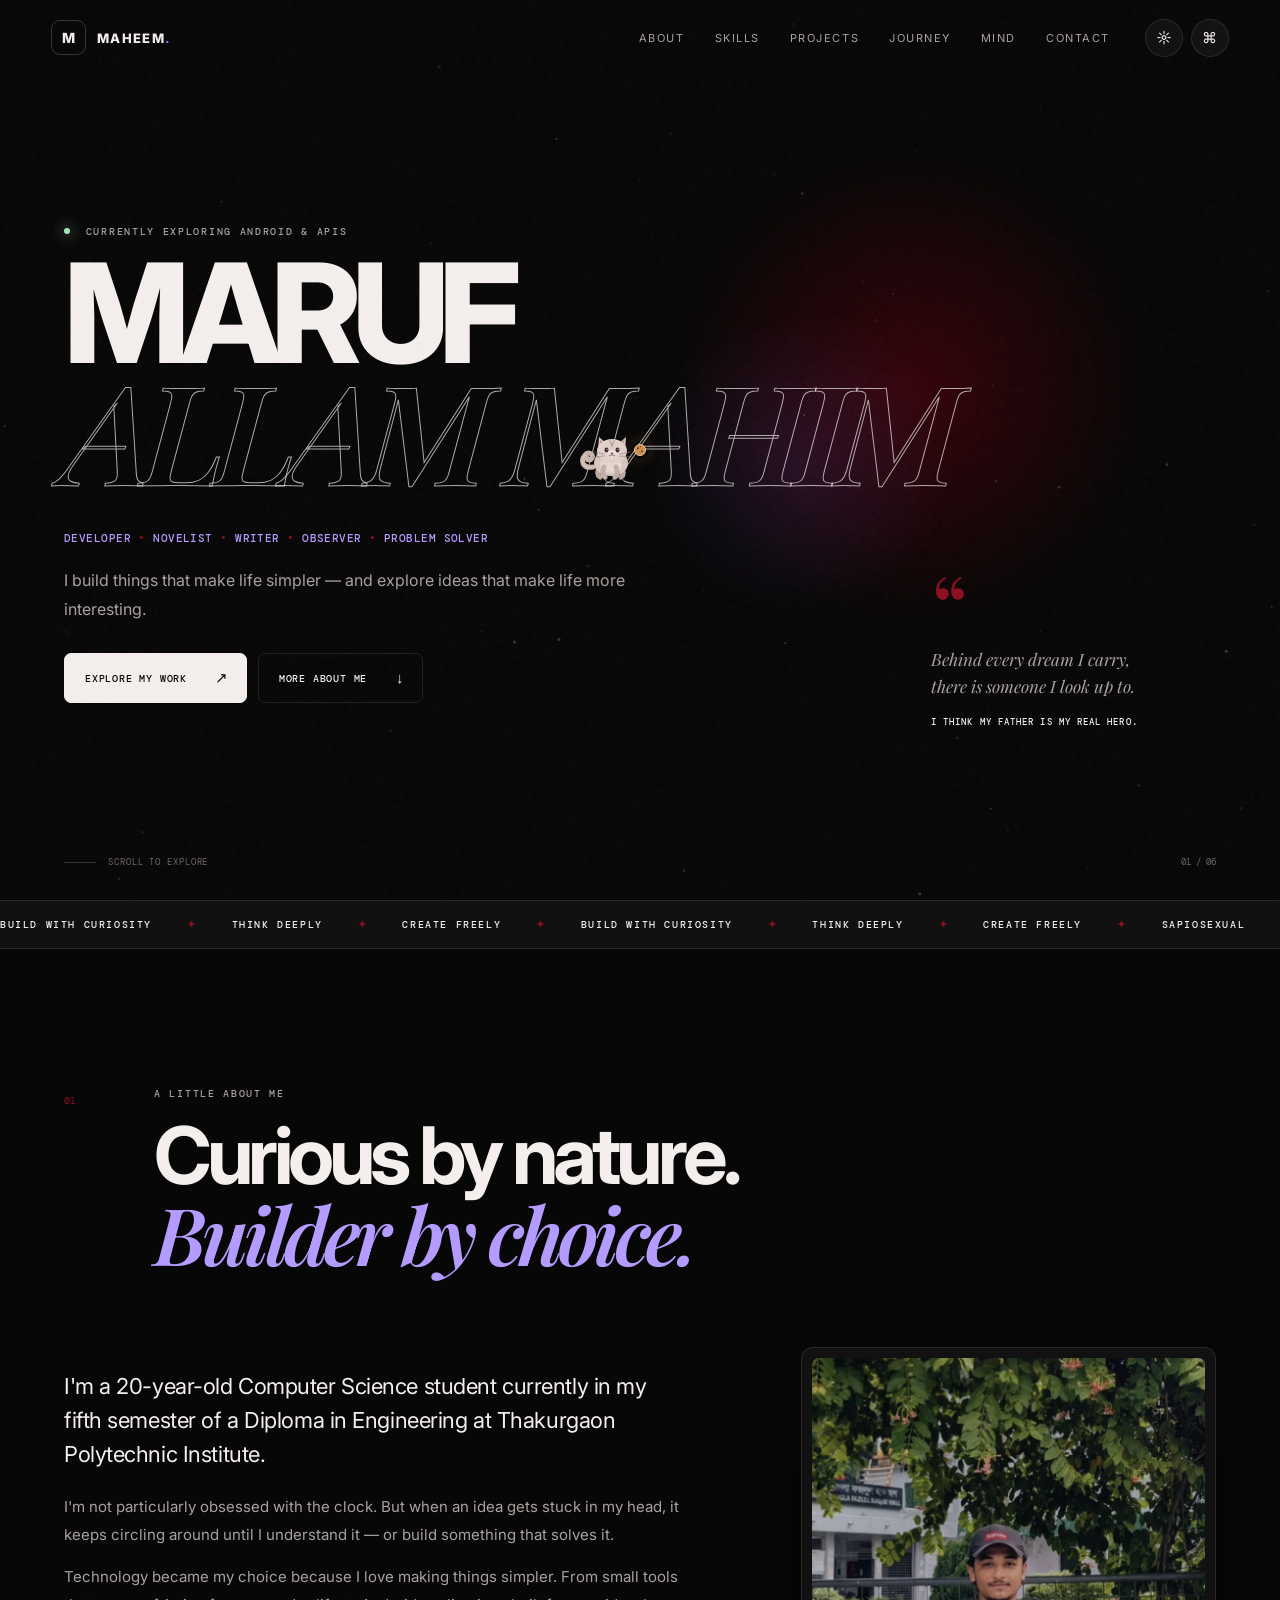
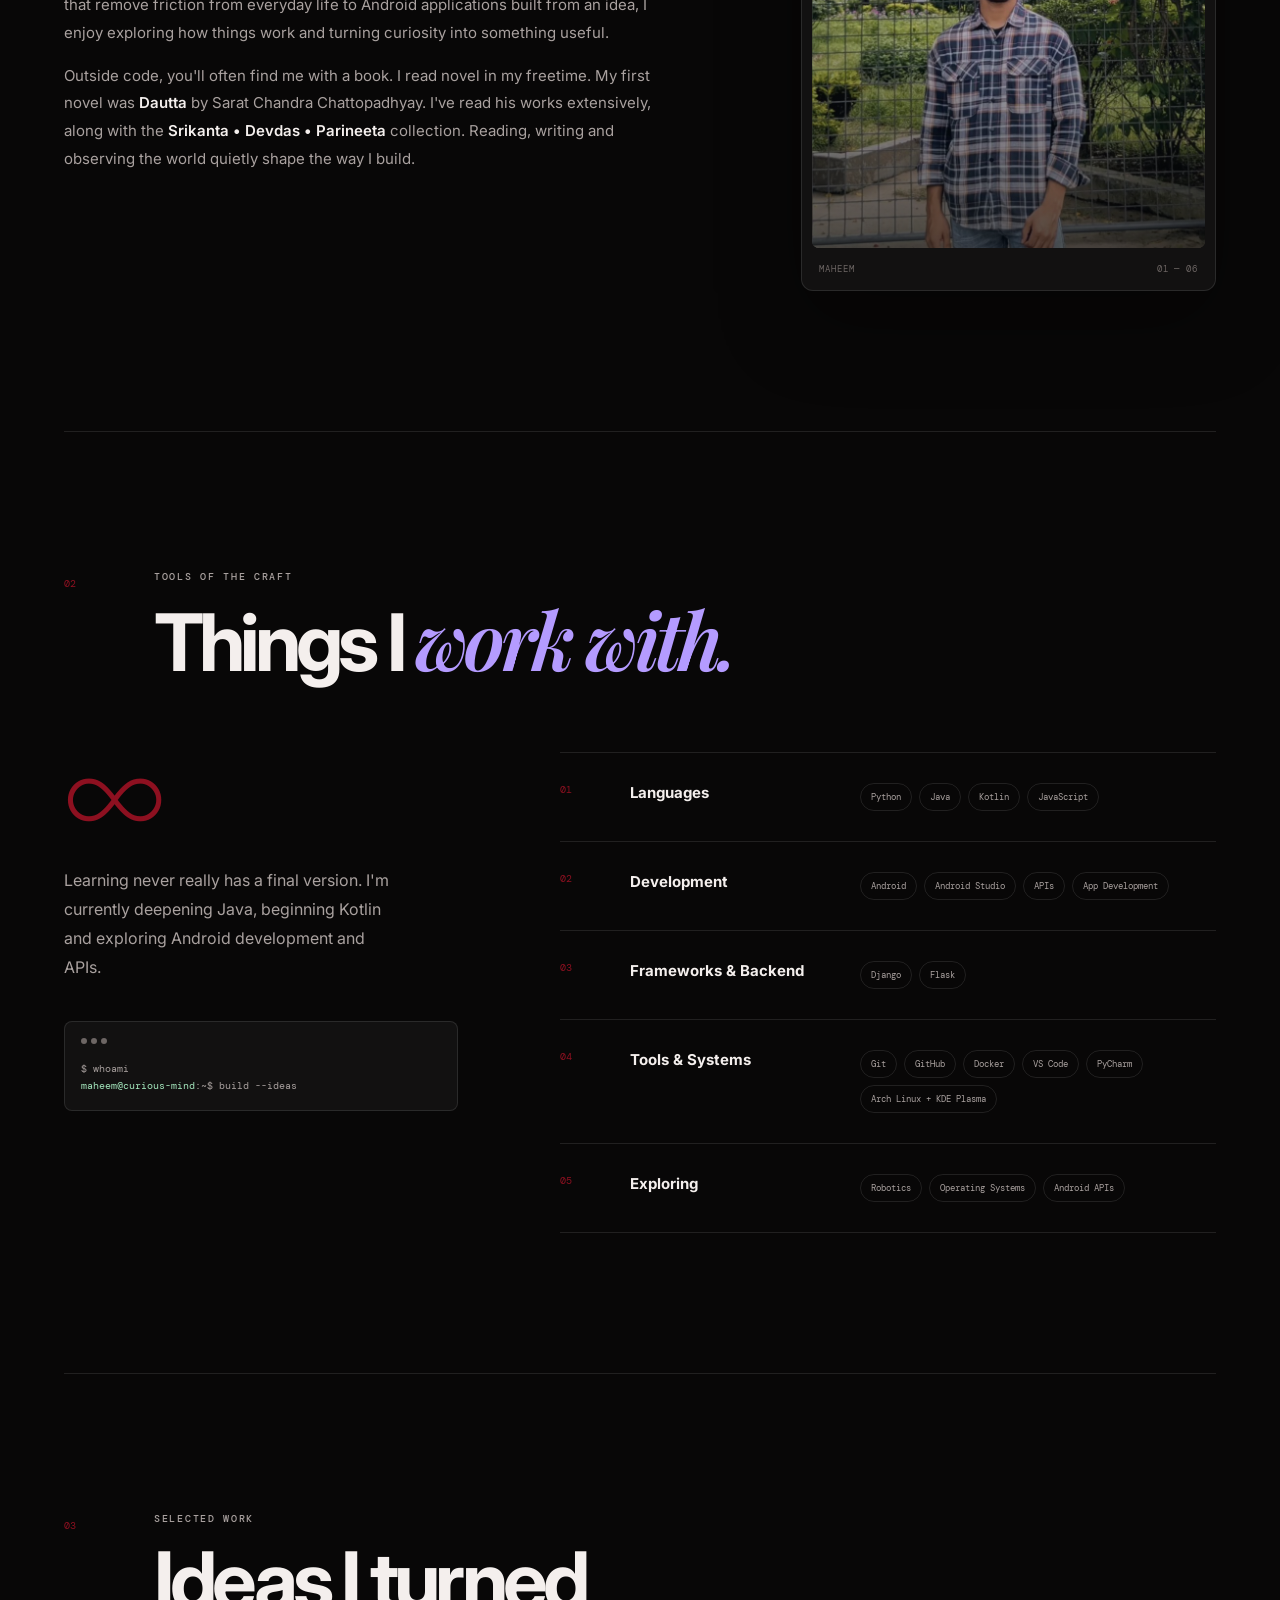
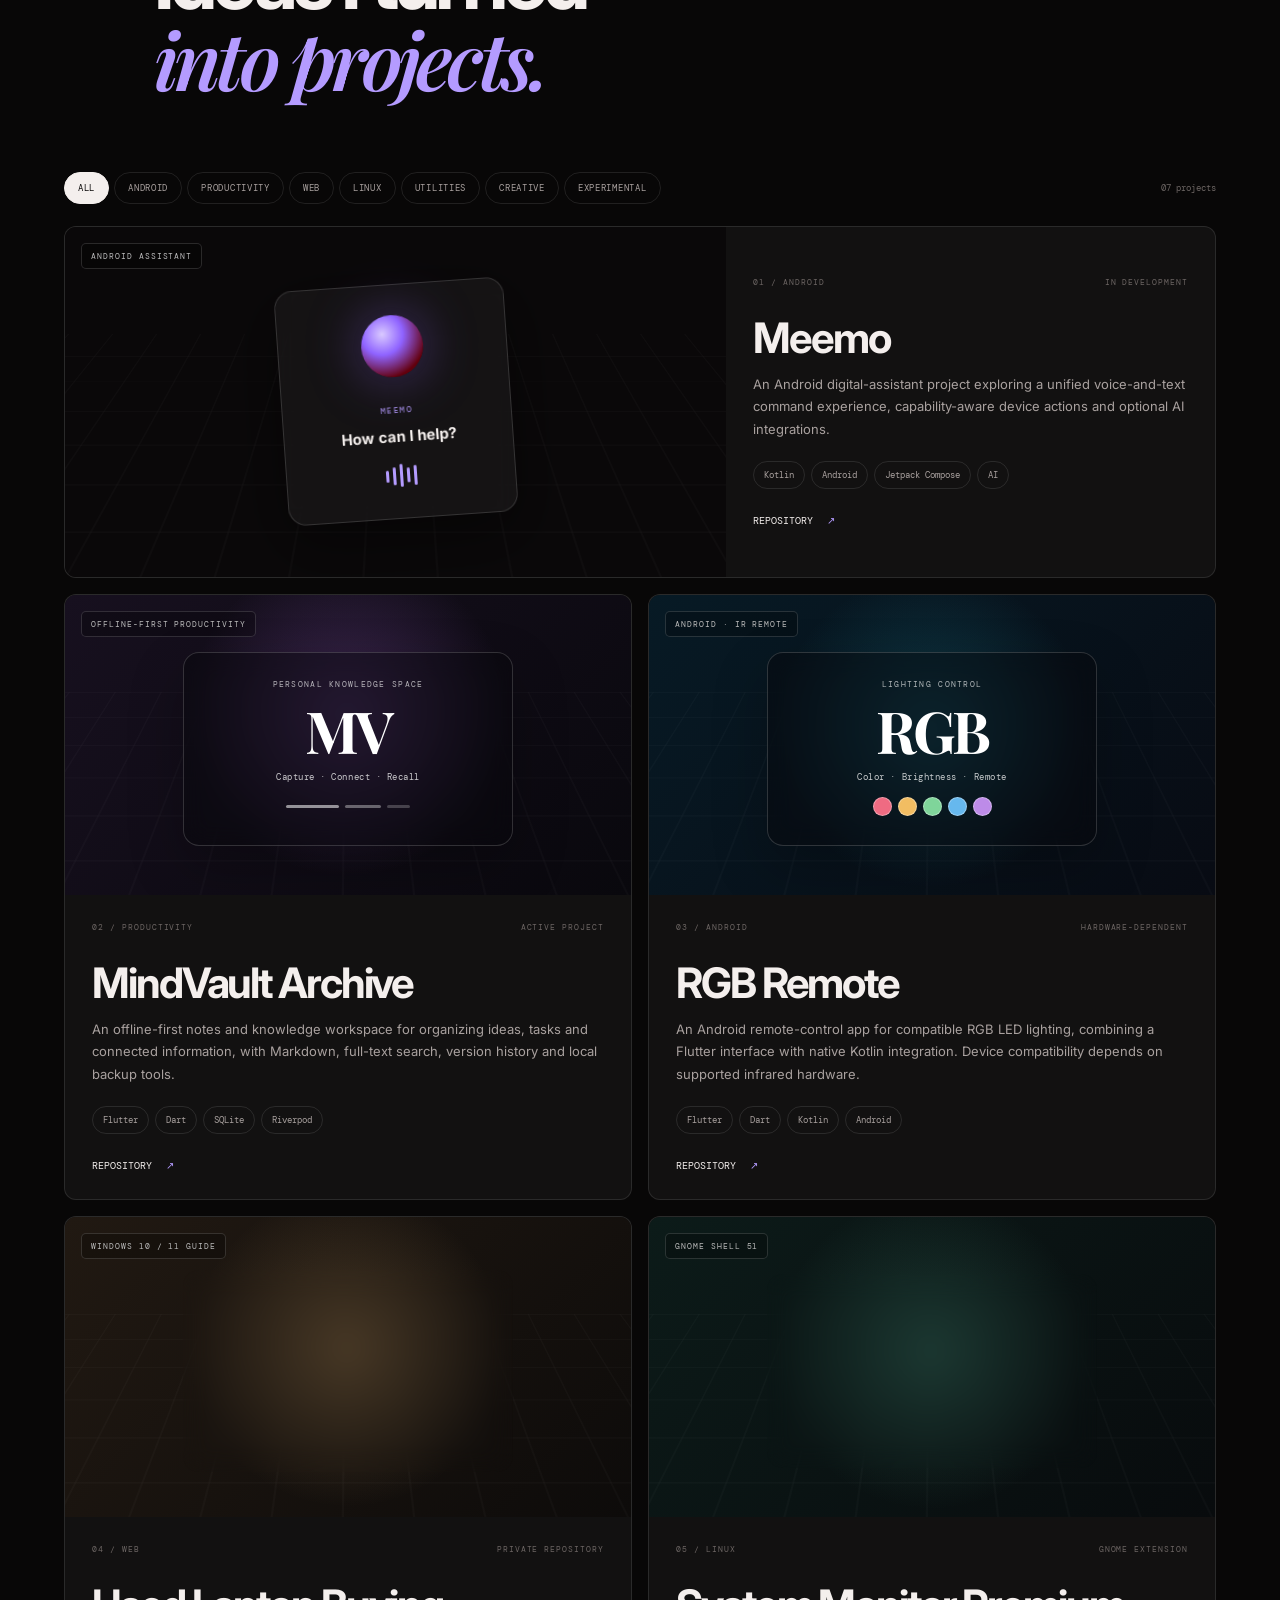
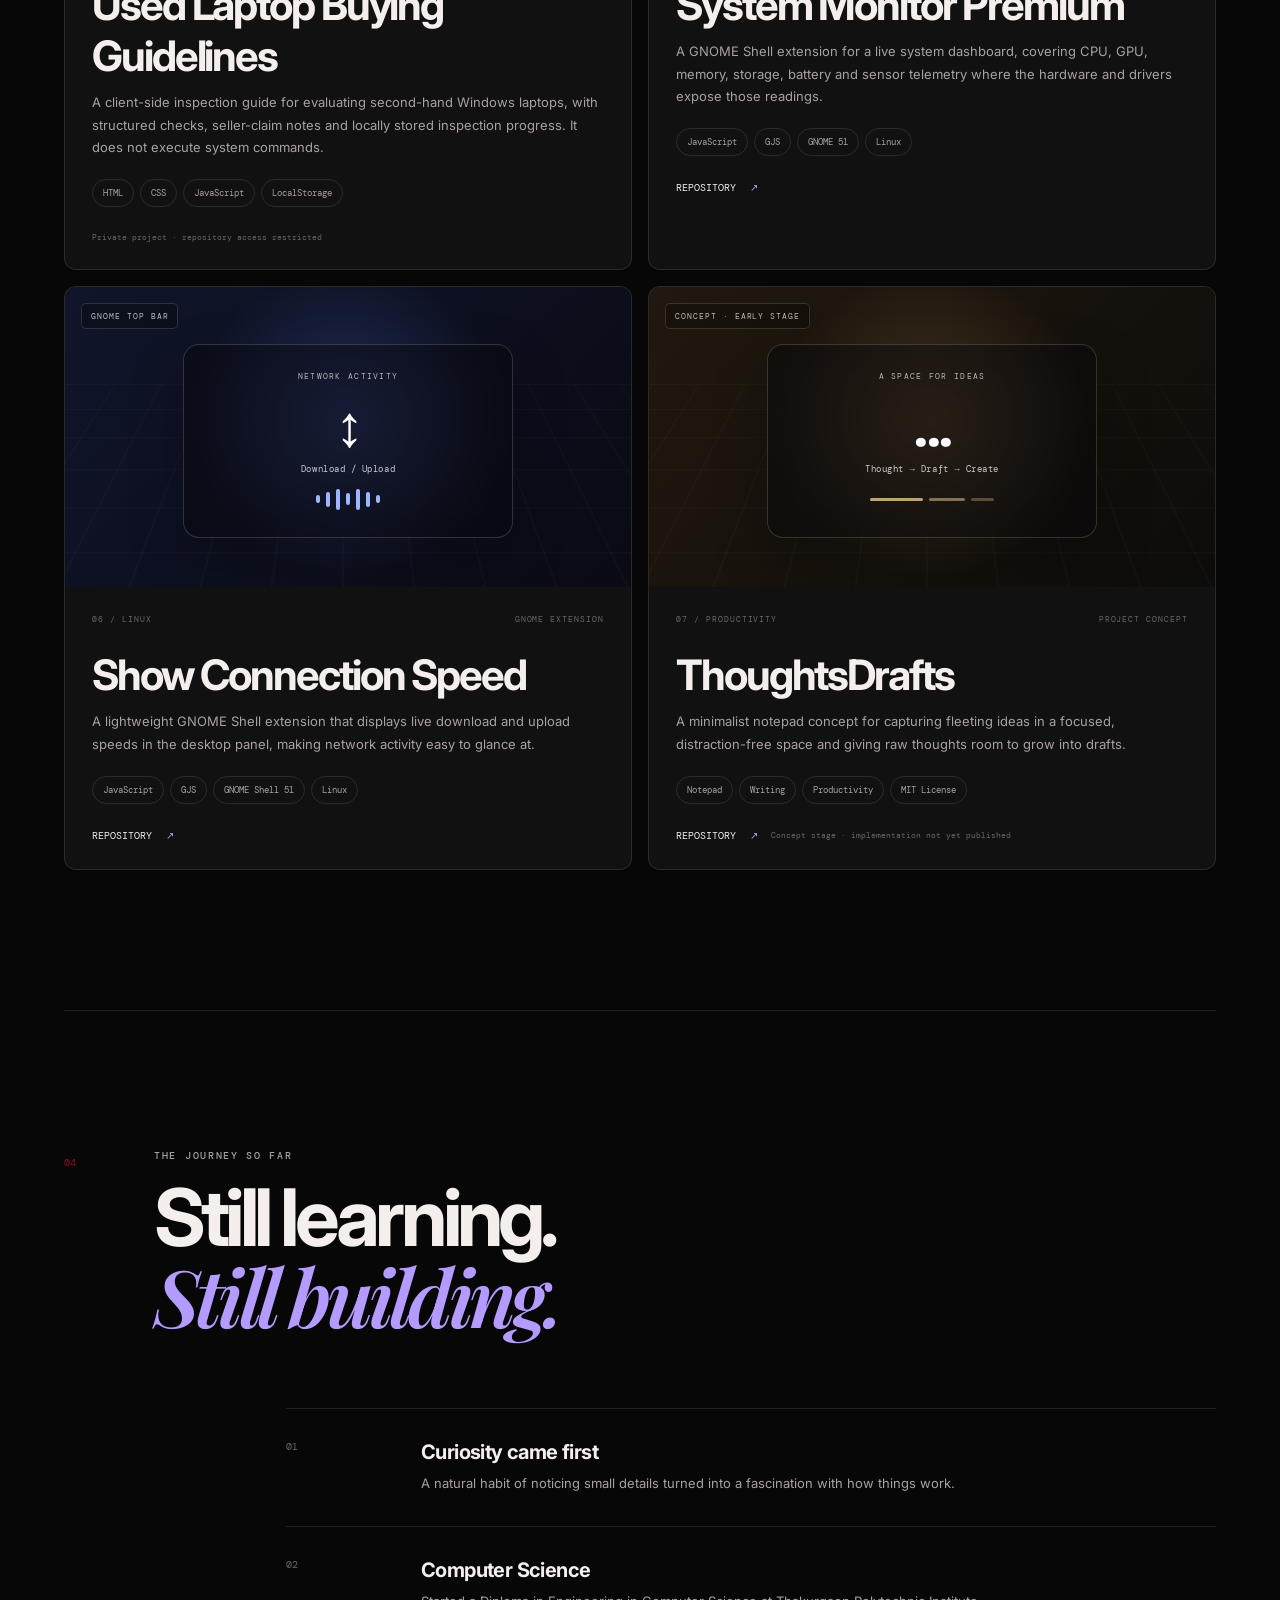
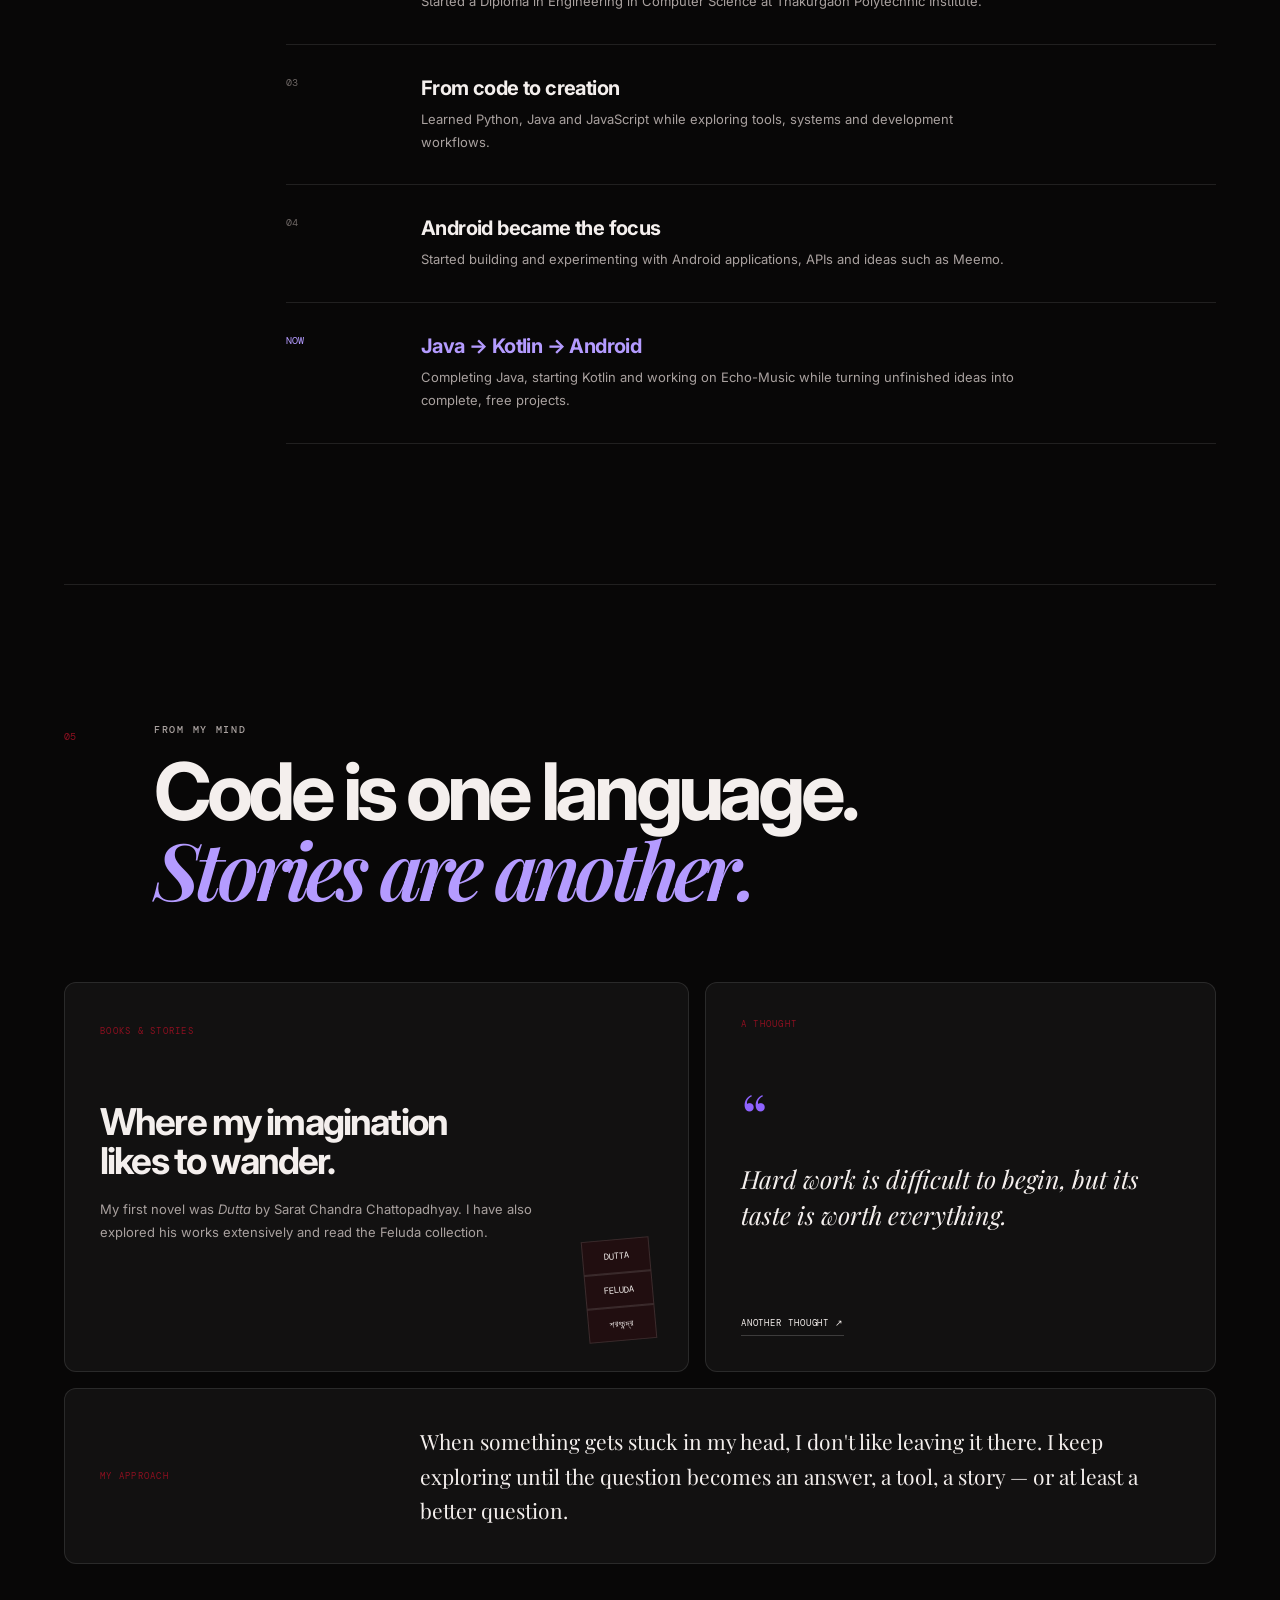
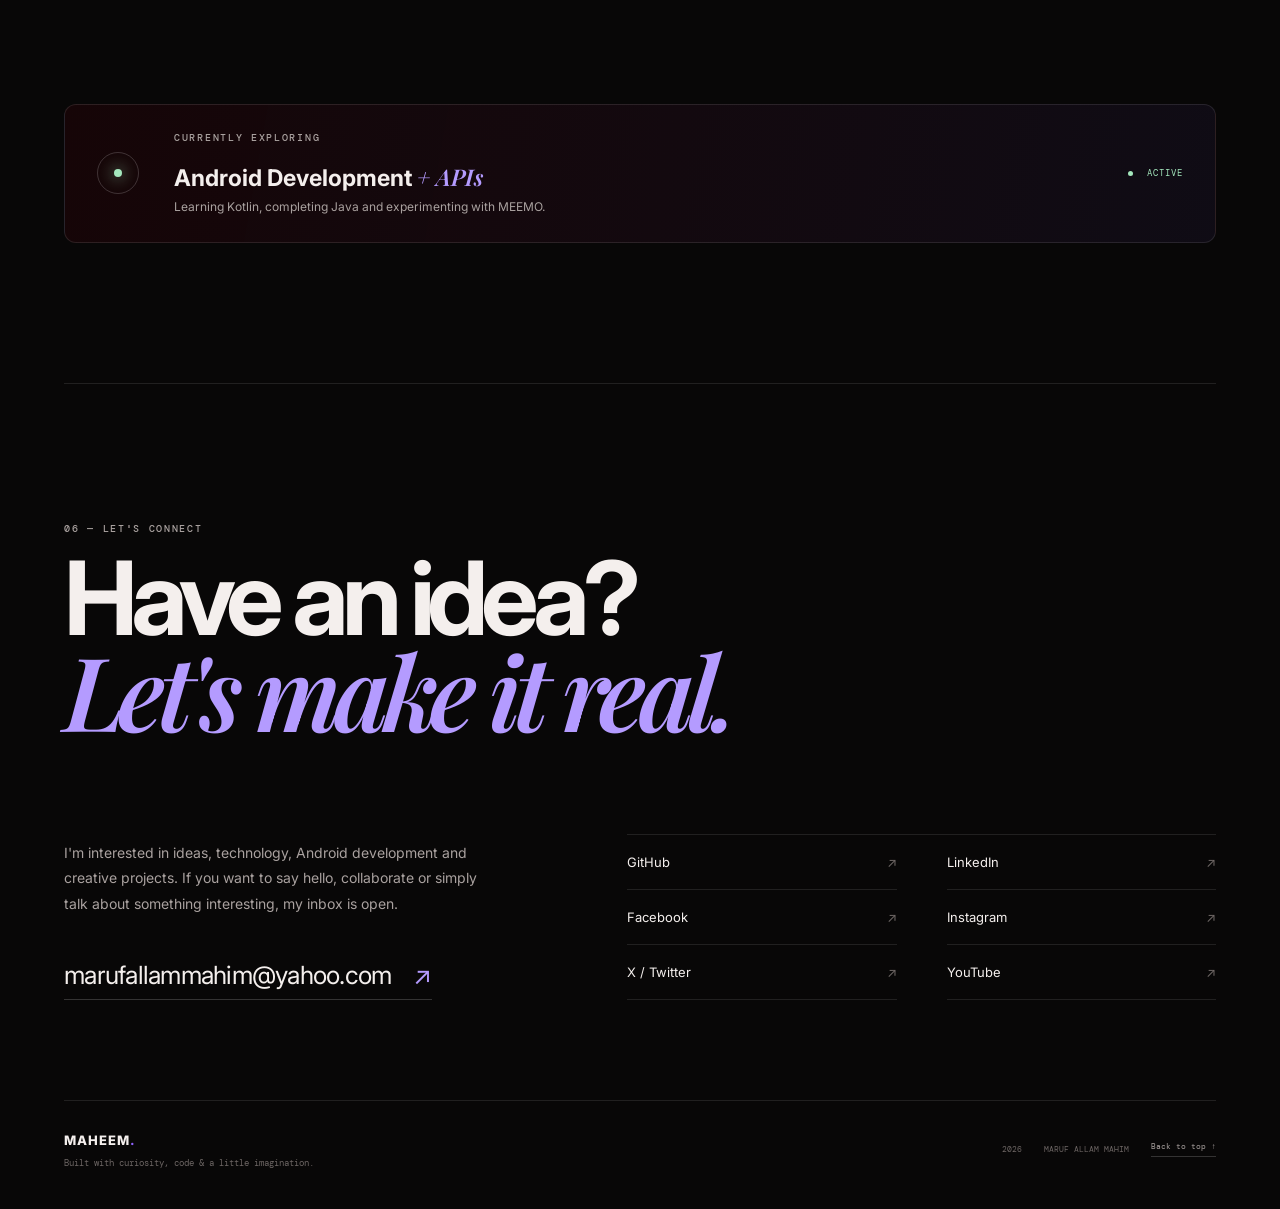
==== commit 51d59e73: "Preserve experimental project filter" ====
--- a/index.html
+++ b/index.html
@@ -359,6 +359,7 @@
           <button class="filter" data-filter="linux">Linux</button>
           <button class="filter" data-filter="utility">Utilities</button>
           <button class="filter" data-filter="creative">Creative</button>
+          <button class="filter" data-filter="experimental">Experimental</button>
         </div>
         <span class="project-count" id="projectCount">07 projects</span>
       </div>
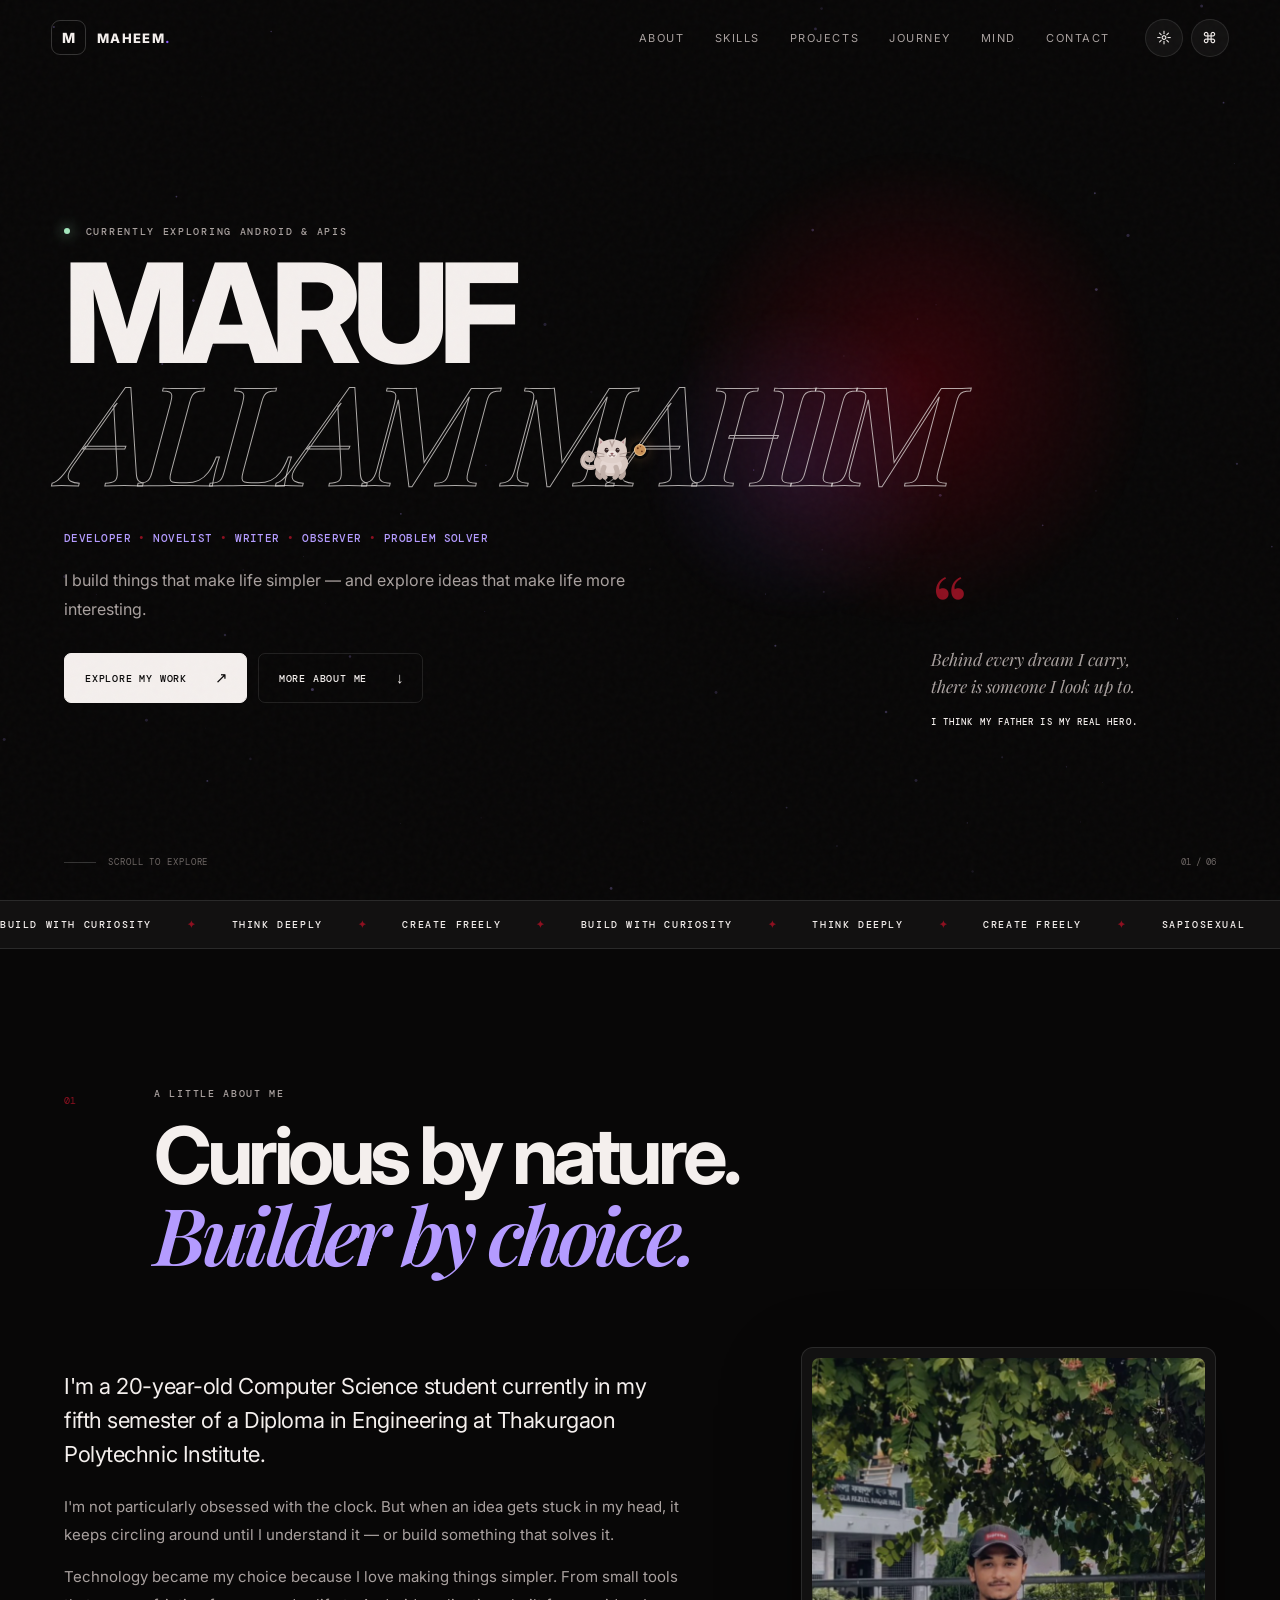
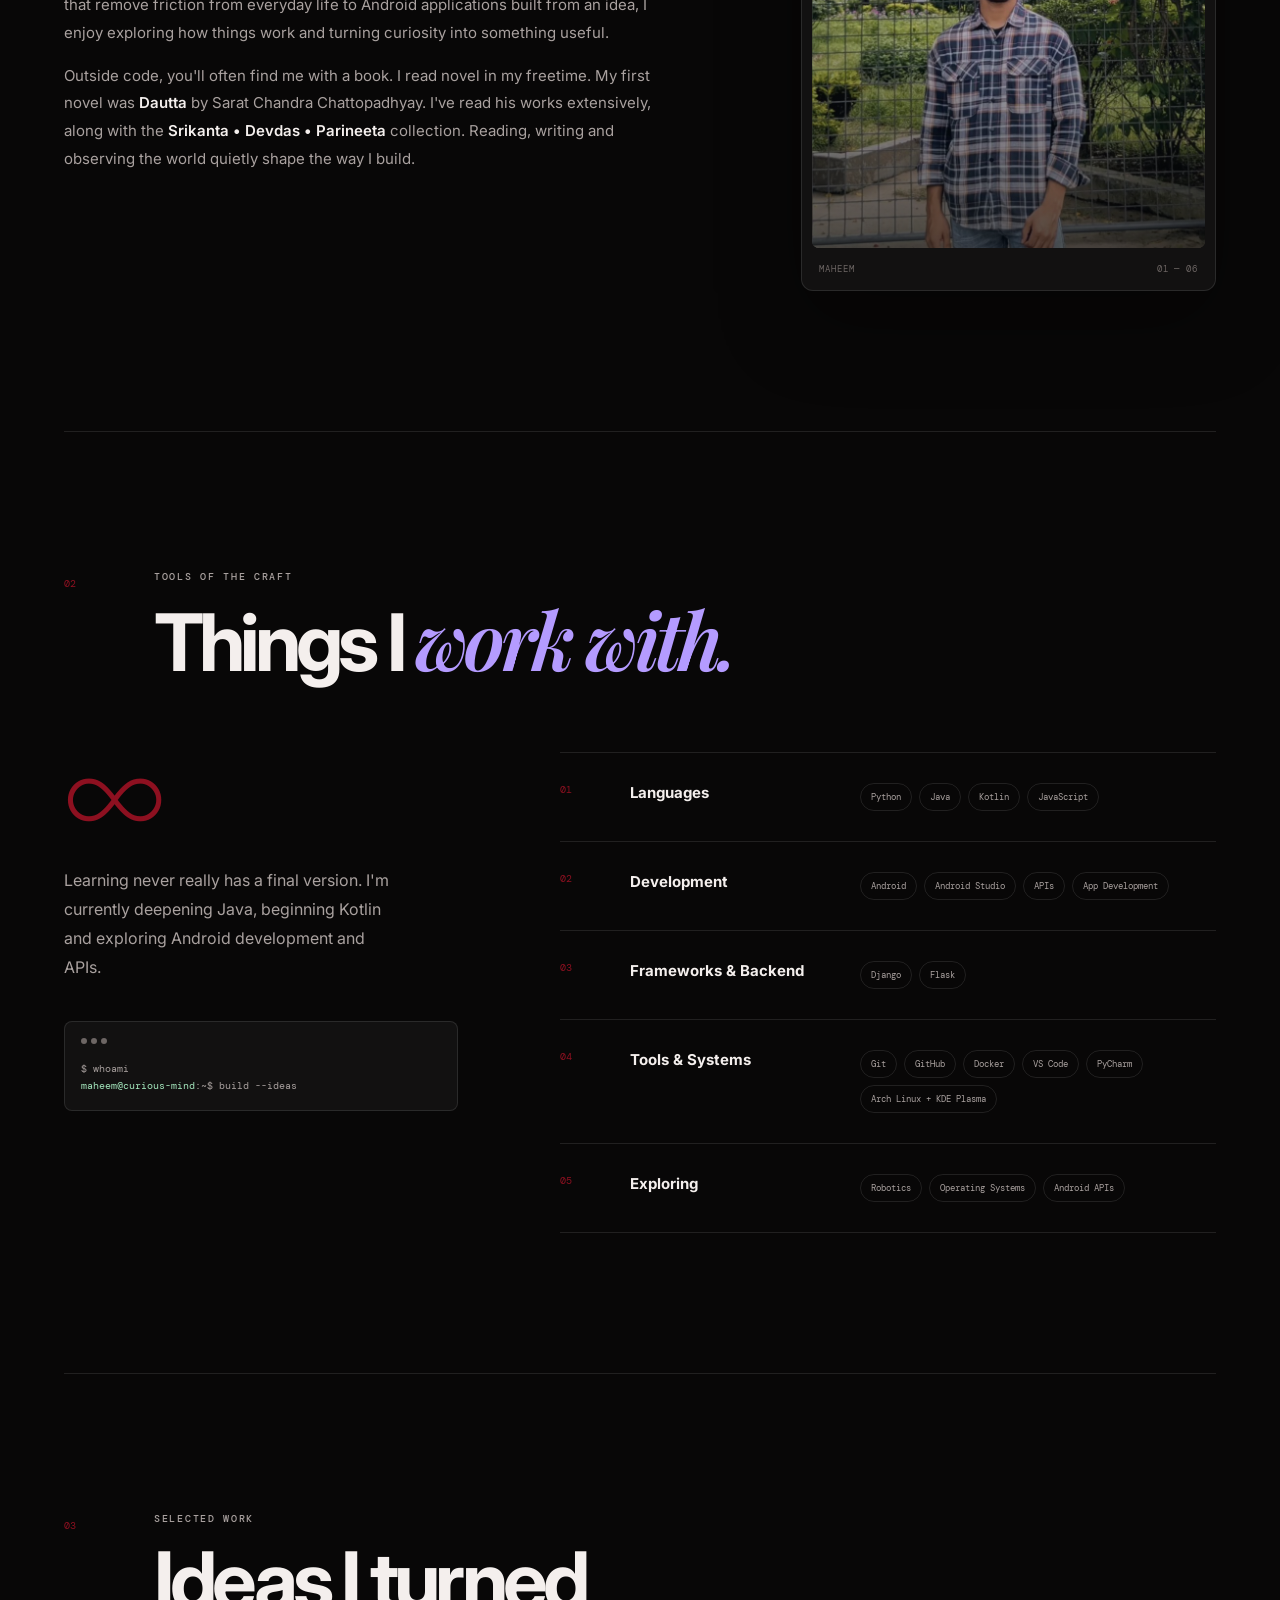
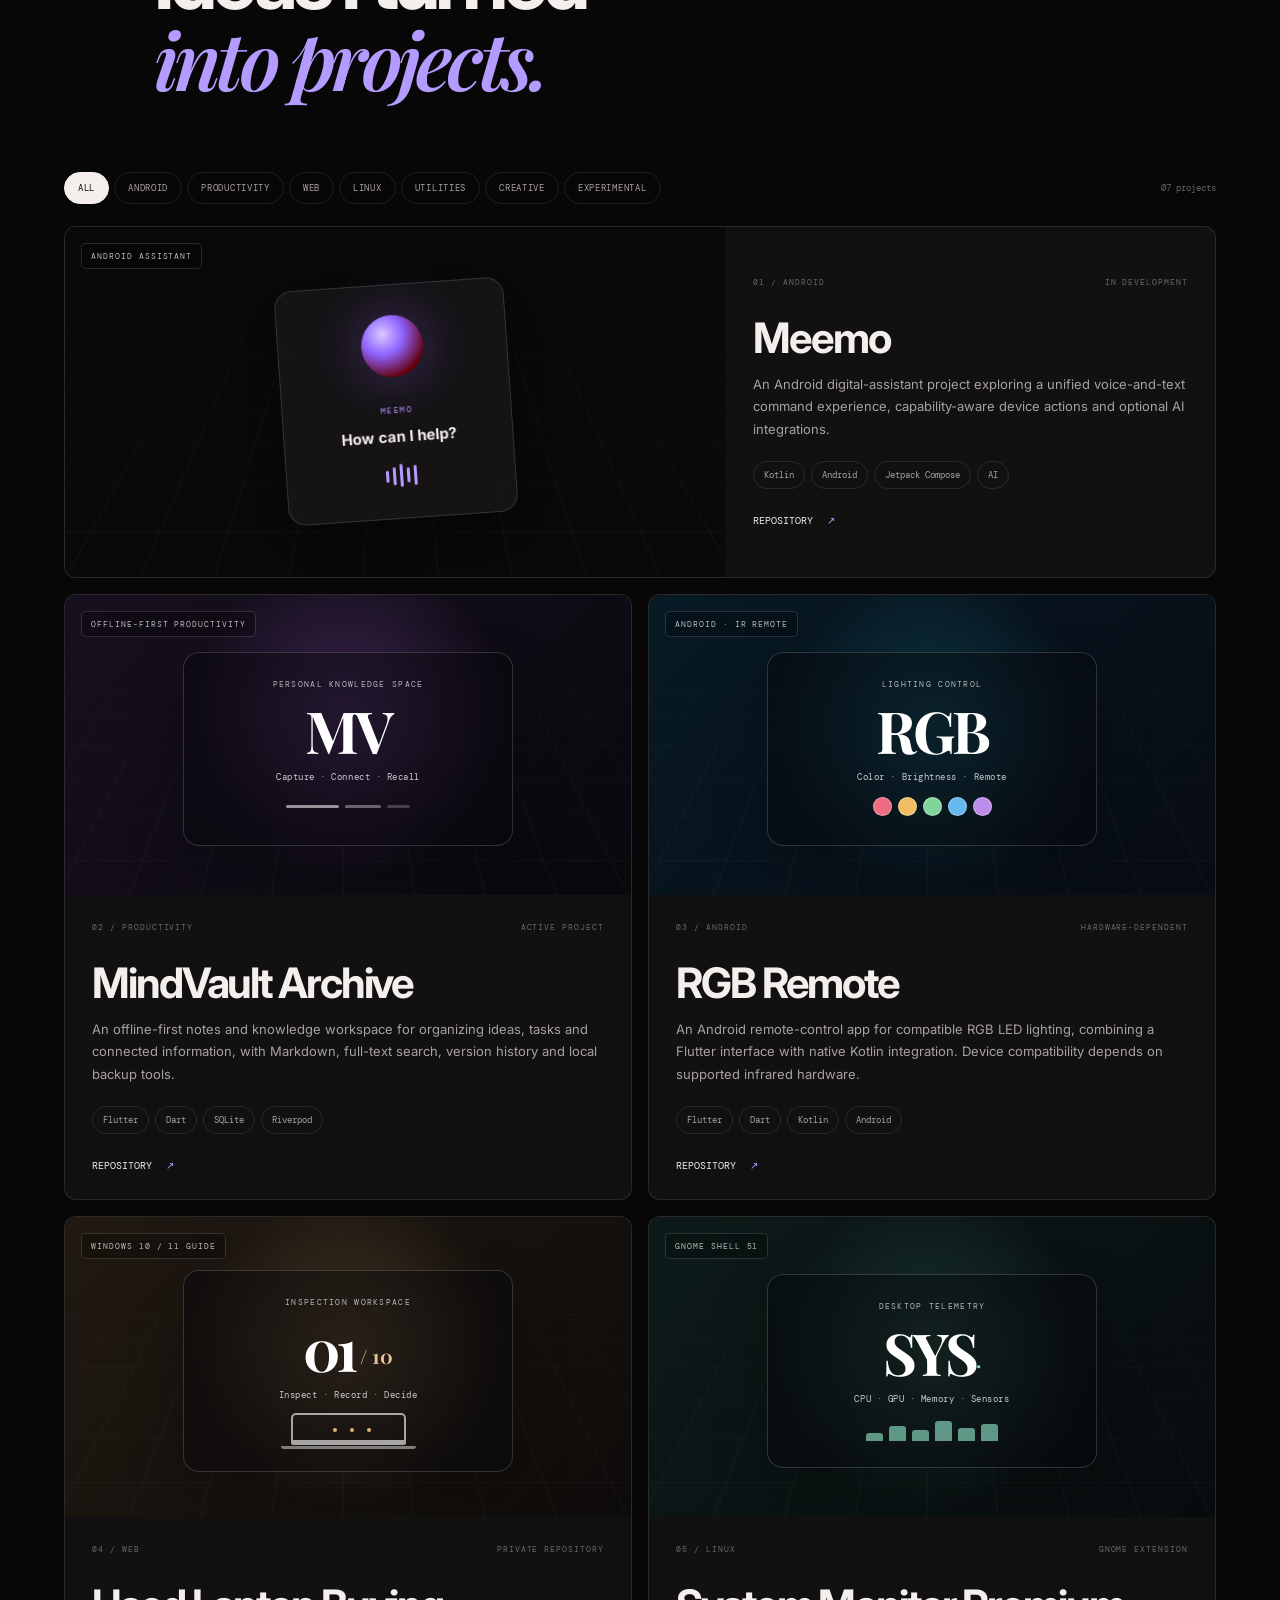
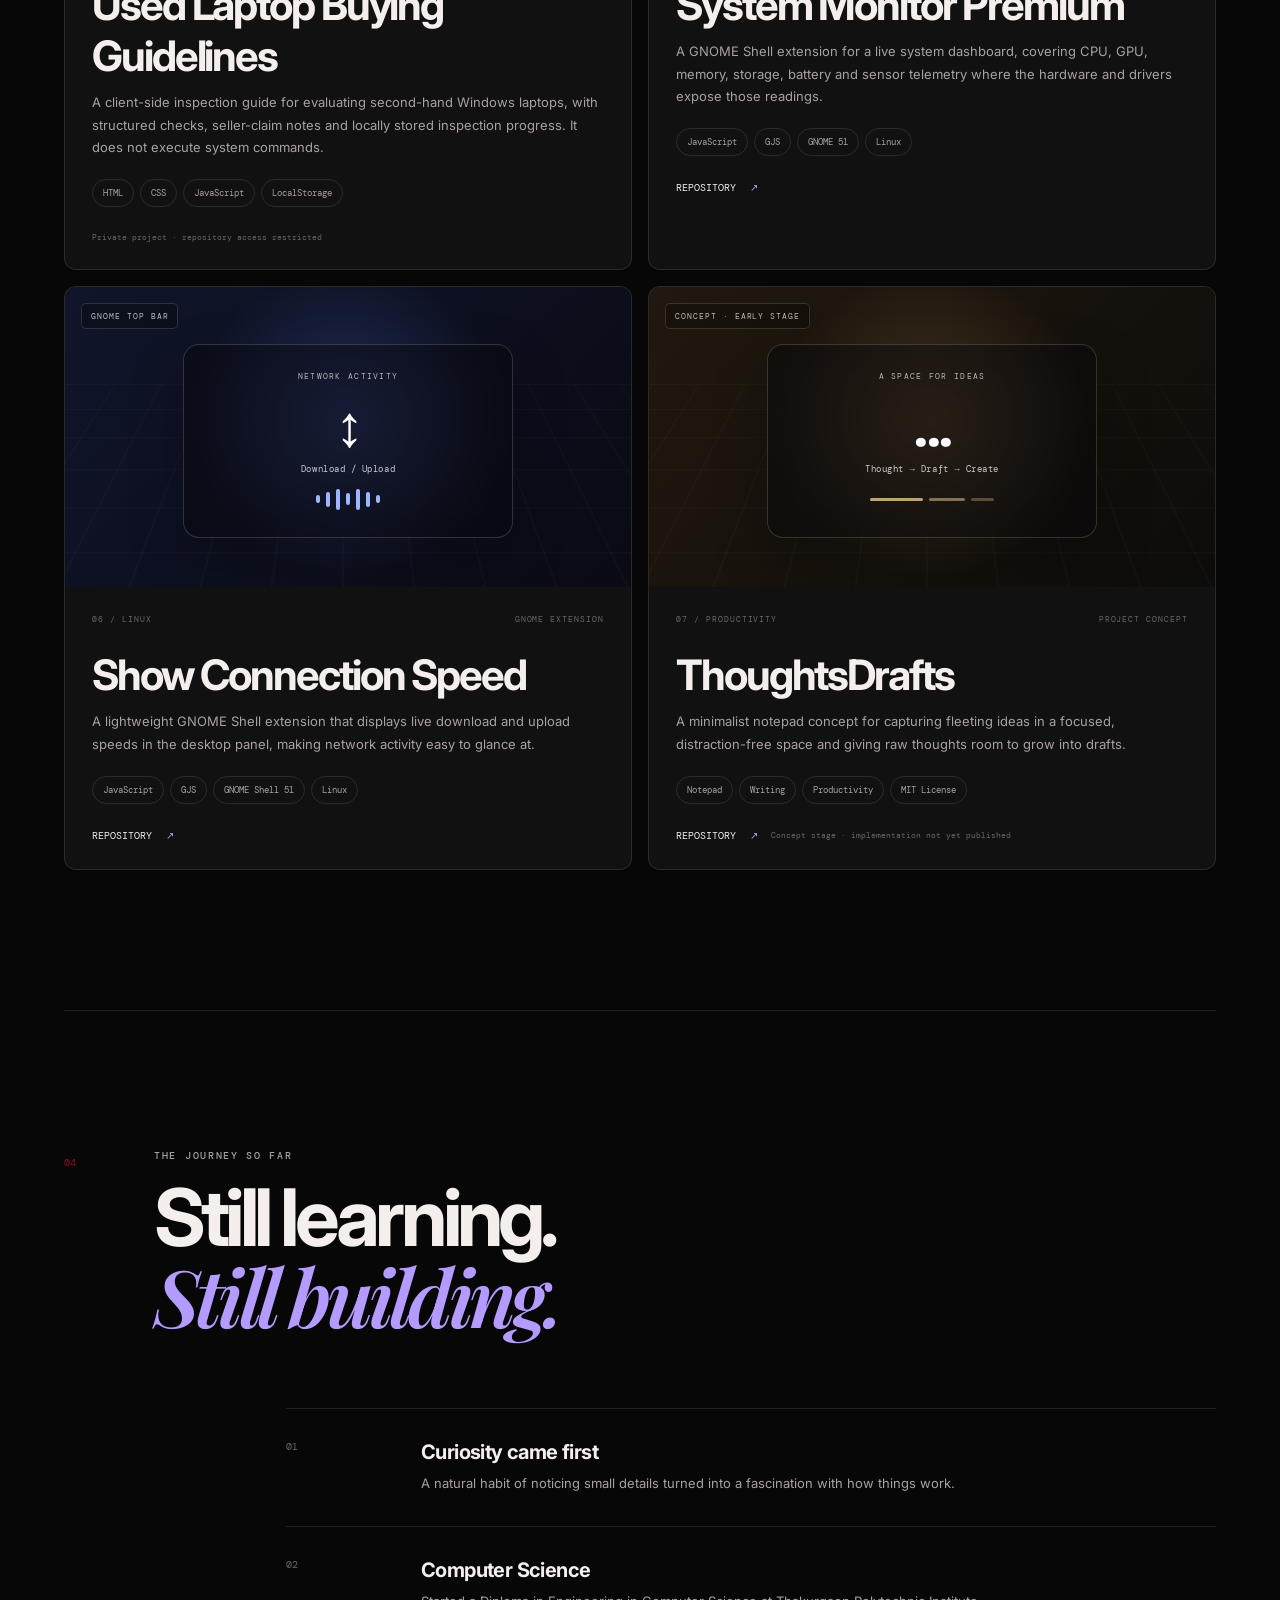
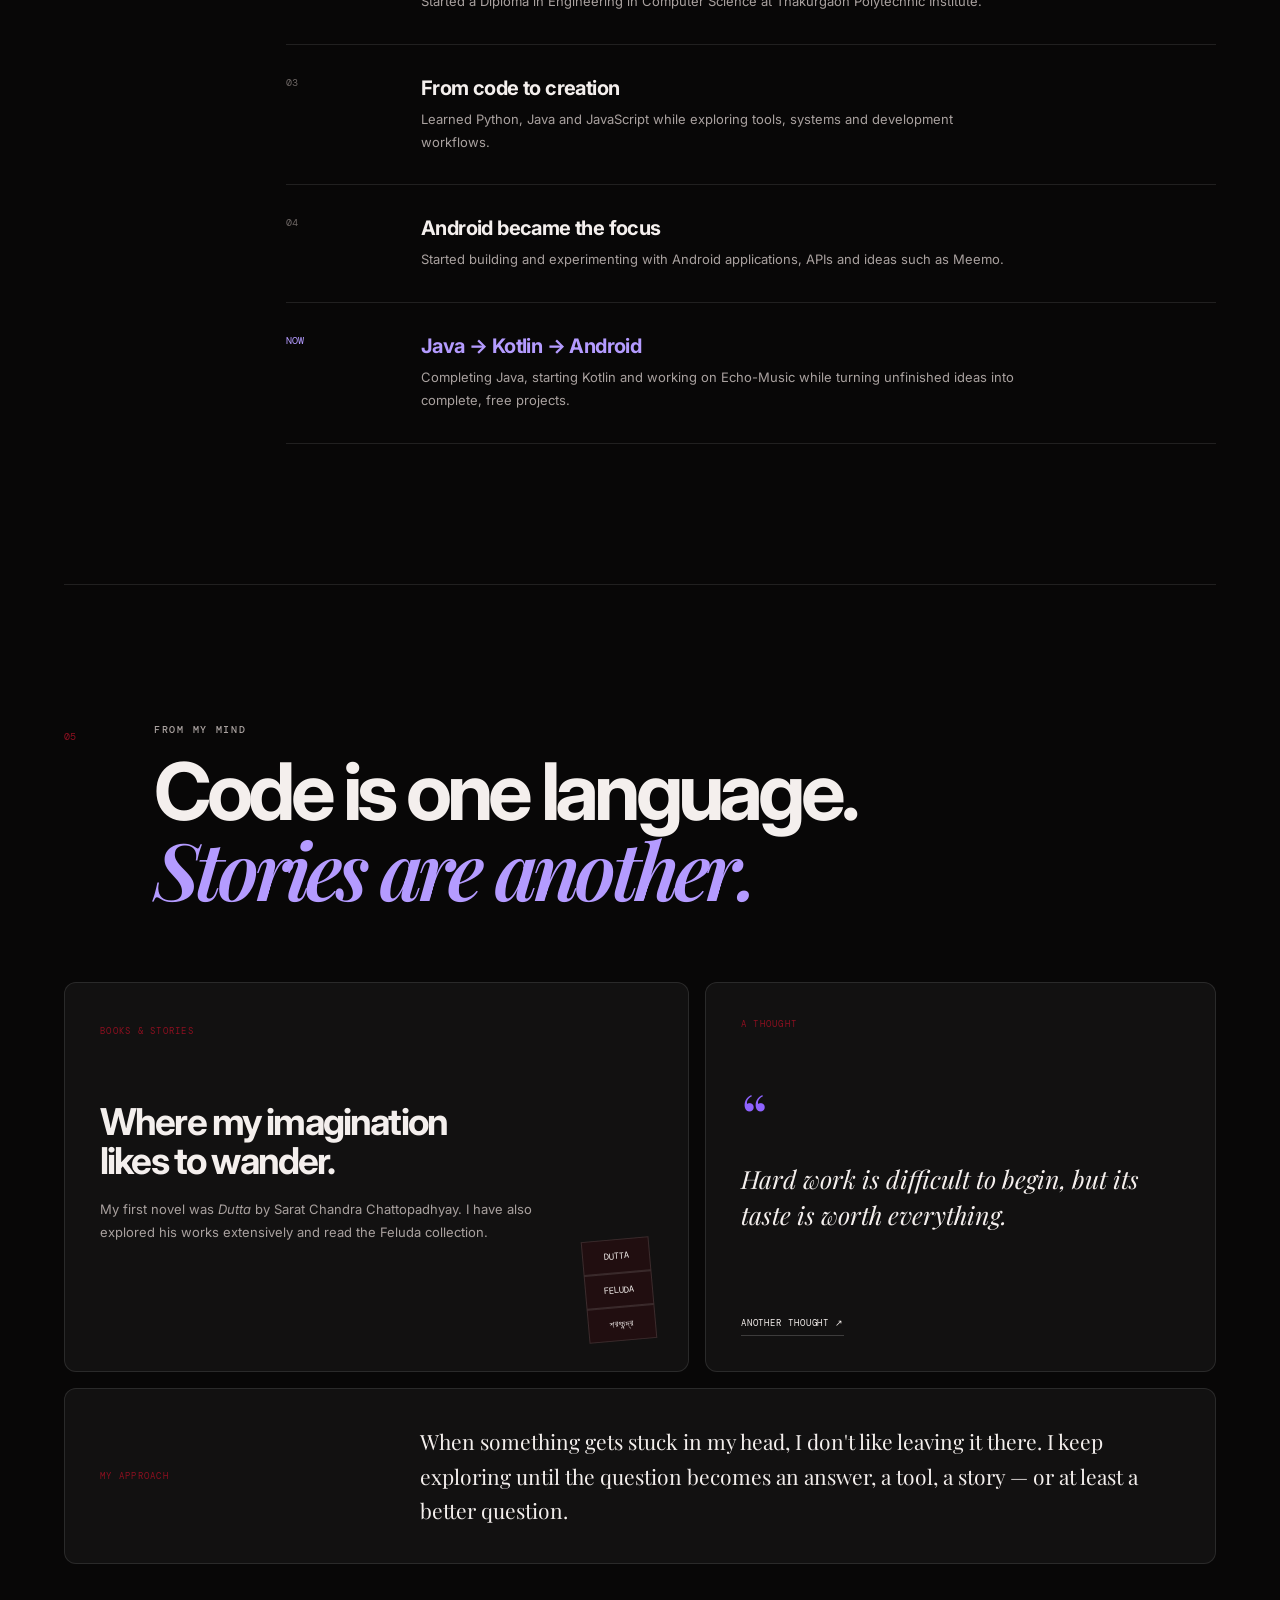
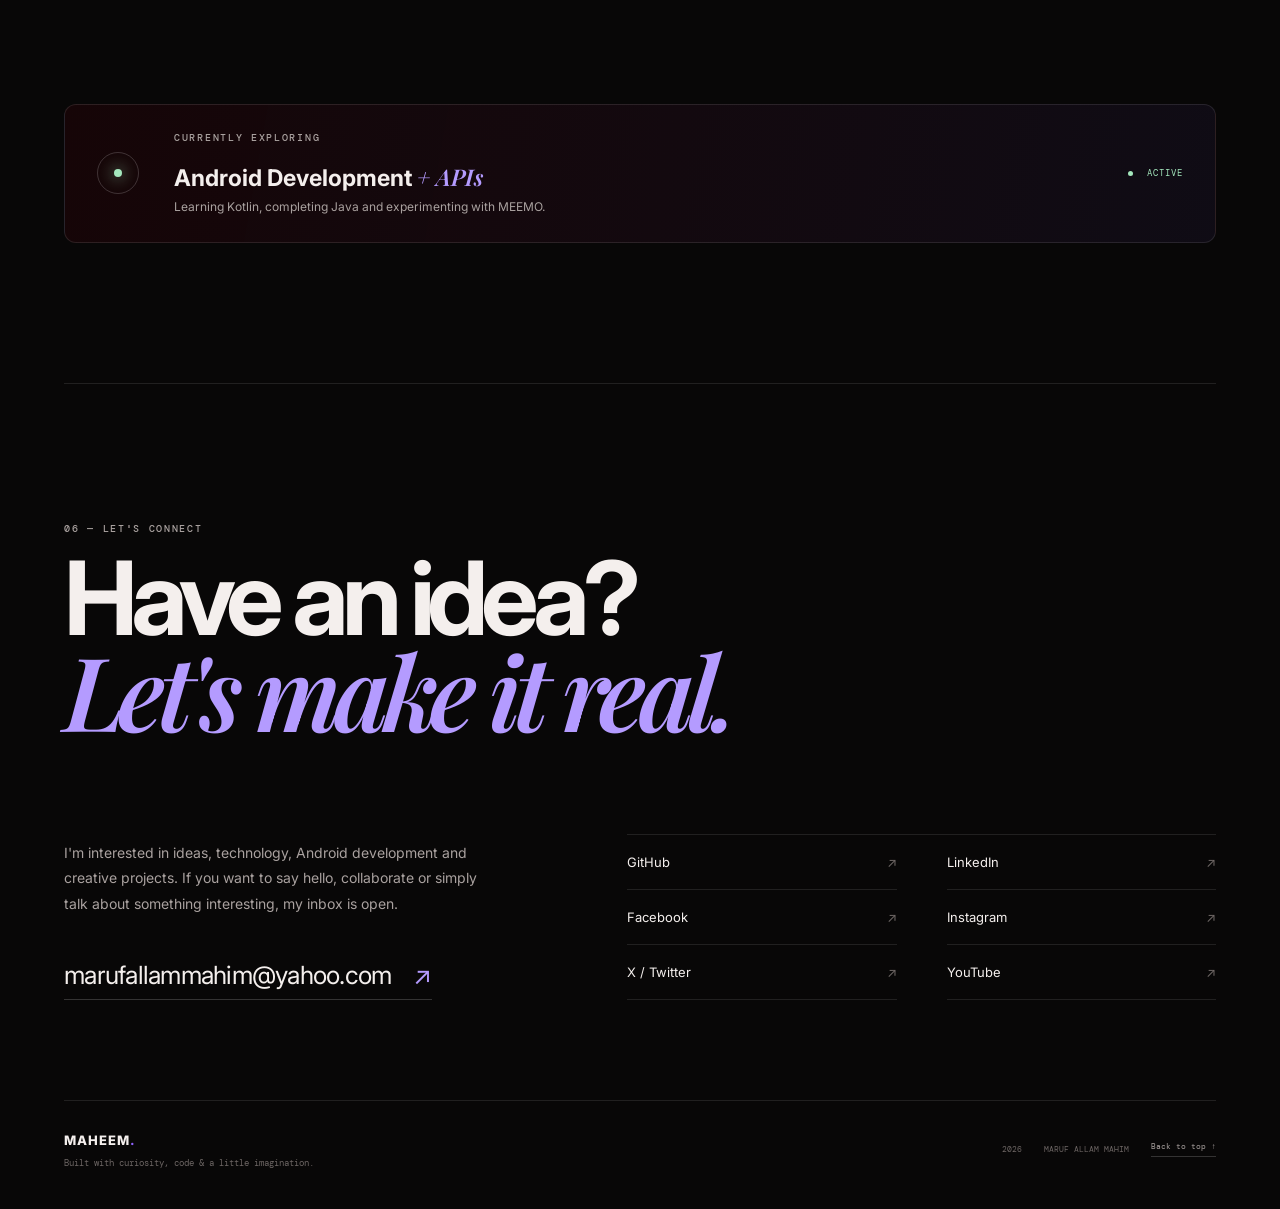
==== commit 610ca2b3: "Add responsive stylesheet link" ====
--- a/index.html
+++ b/index.html
@@ -17,6 +17,7 @@
   <link rel="preconnect" href="https://fonts.gstatic.com" crossorigin>
   <link href="https://fonts.googleapis.com/css2?family=DM+Mono:wght@400;500&family=Inter:wght@400;500;600;700;800&family=Playfair+Display:ital,wght@0,600;0,700;1,600&display=swap" rel="stylesheet">
   <link rel="stylesheet" href="css/style.css">
+  <link rel="stylesheet" href="css/responsive-fix.css">
 </head>
 <body>
   <div class="preloader" id="preloader" aria-hidden="true">
